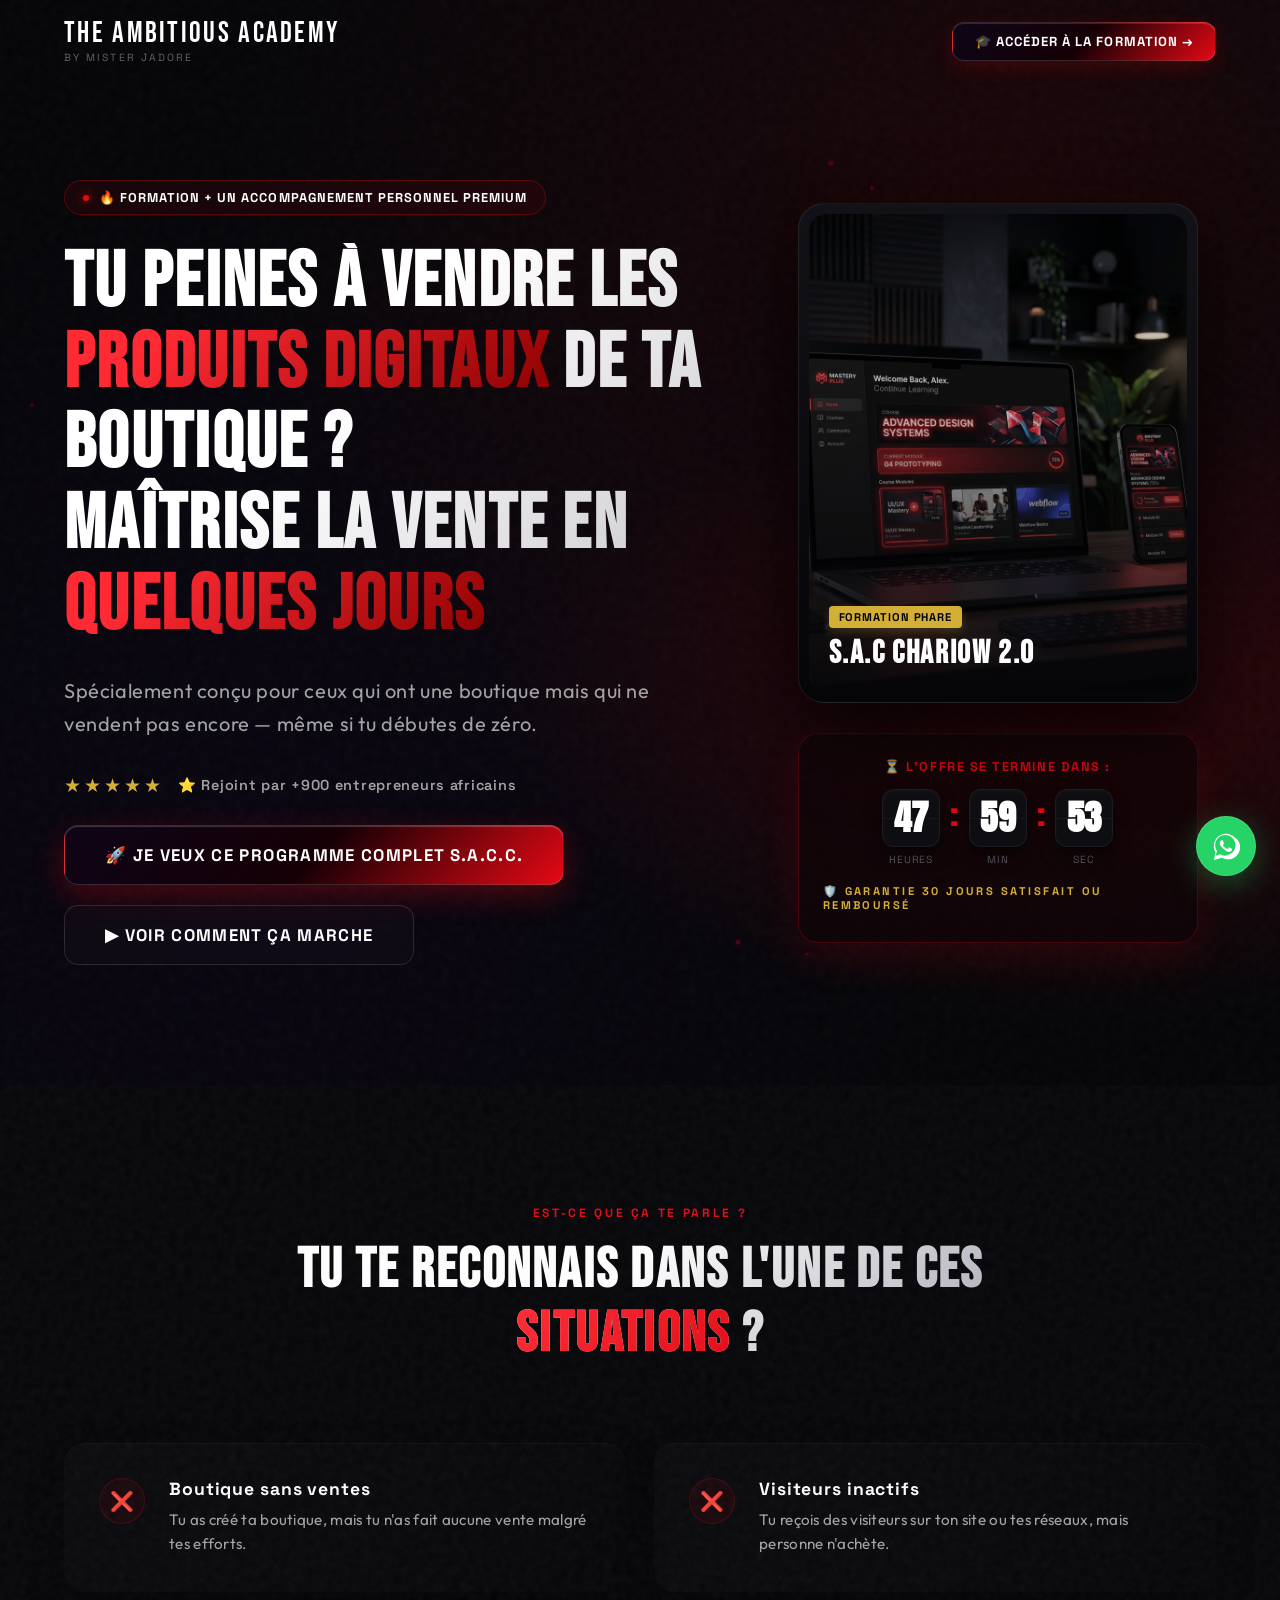
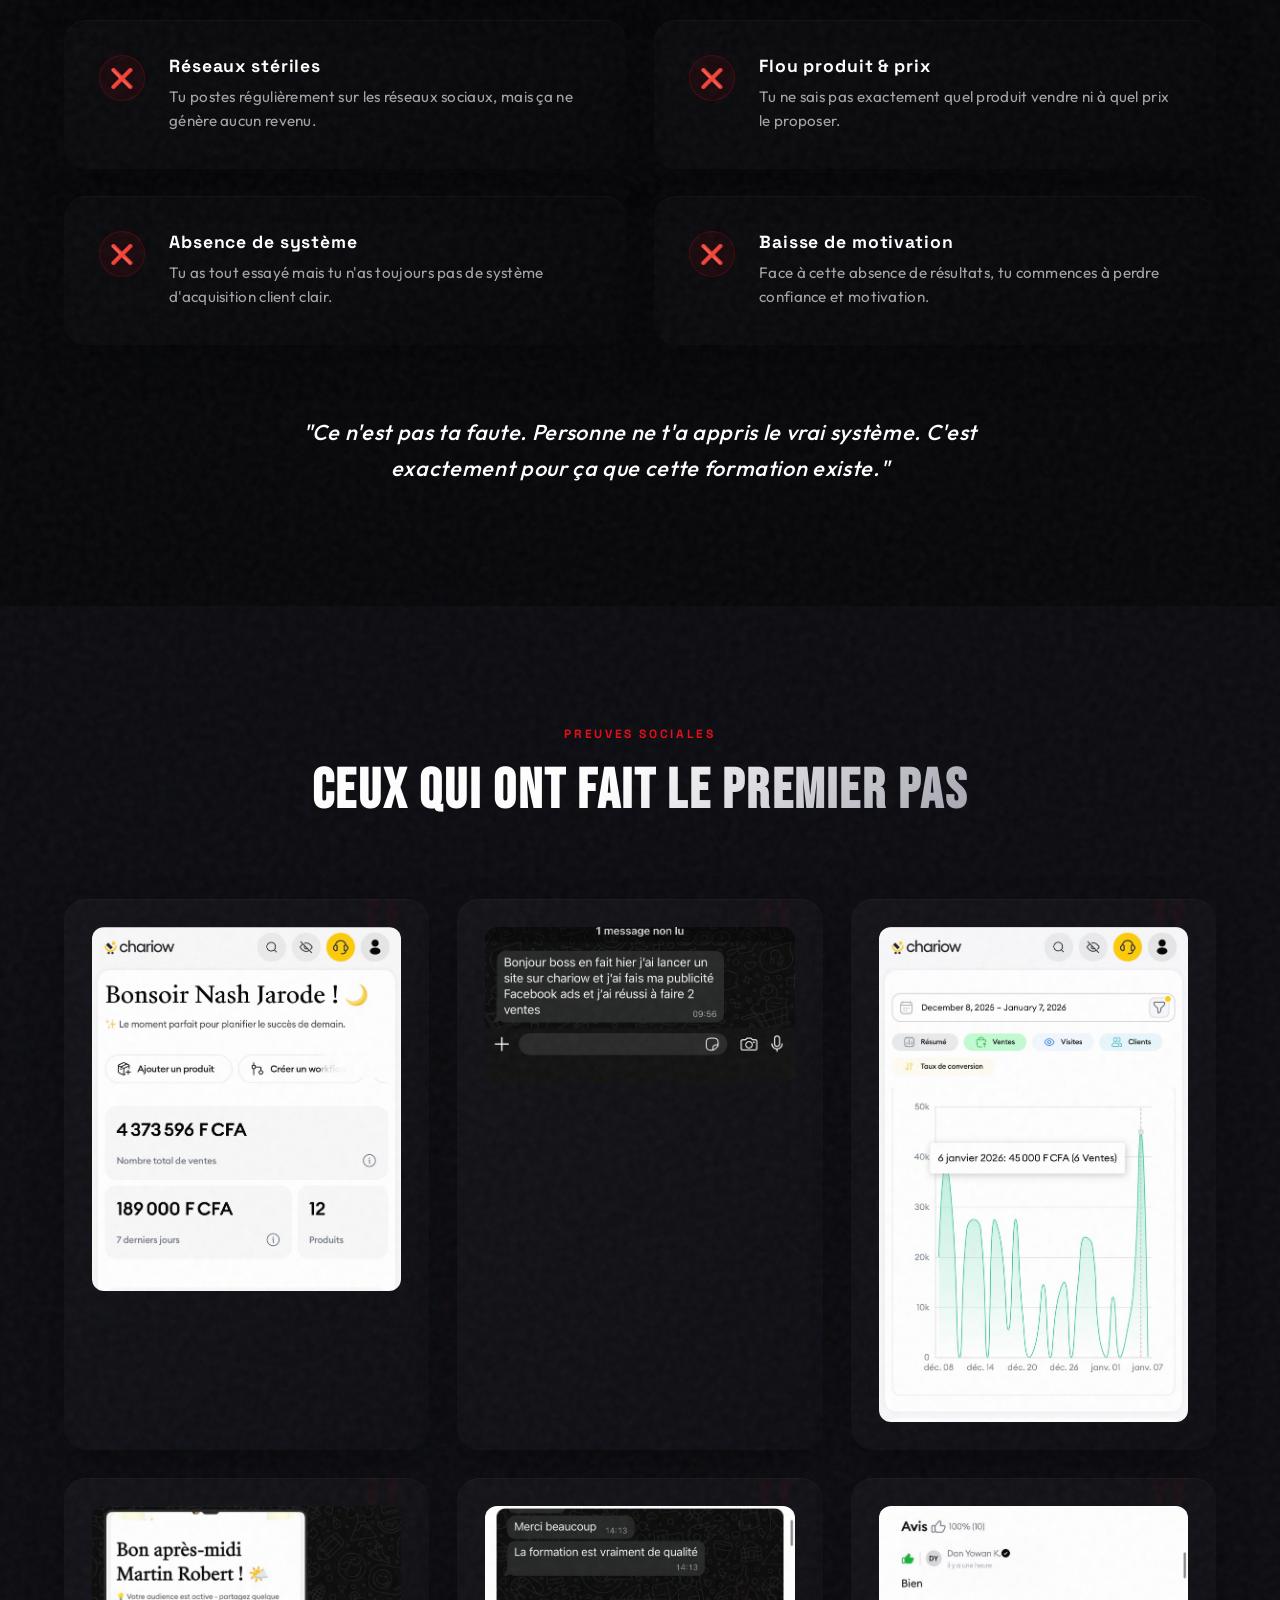
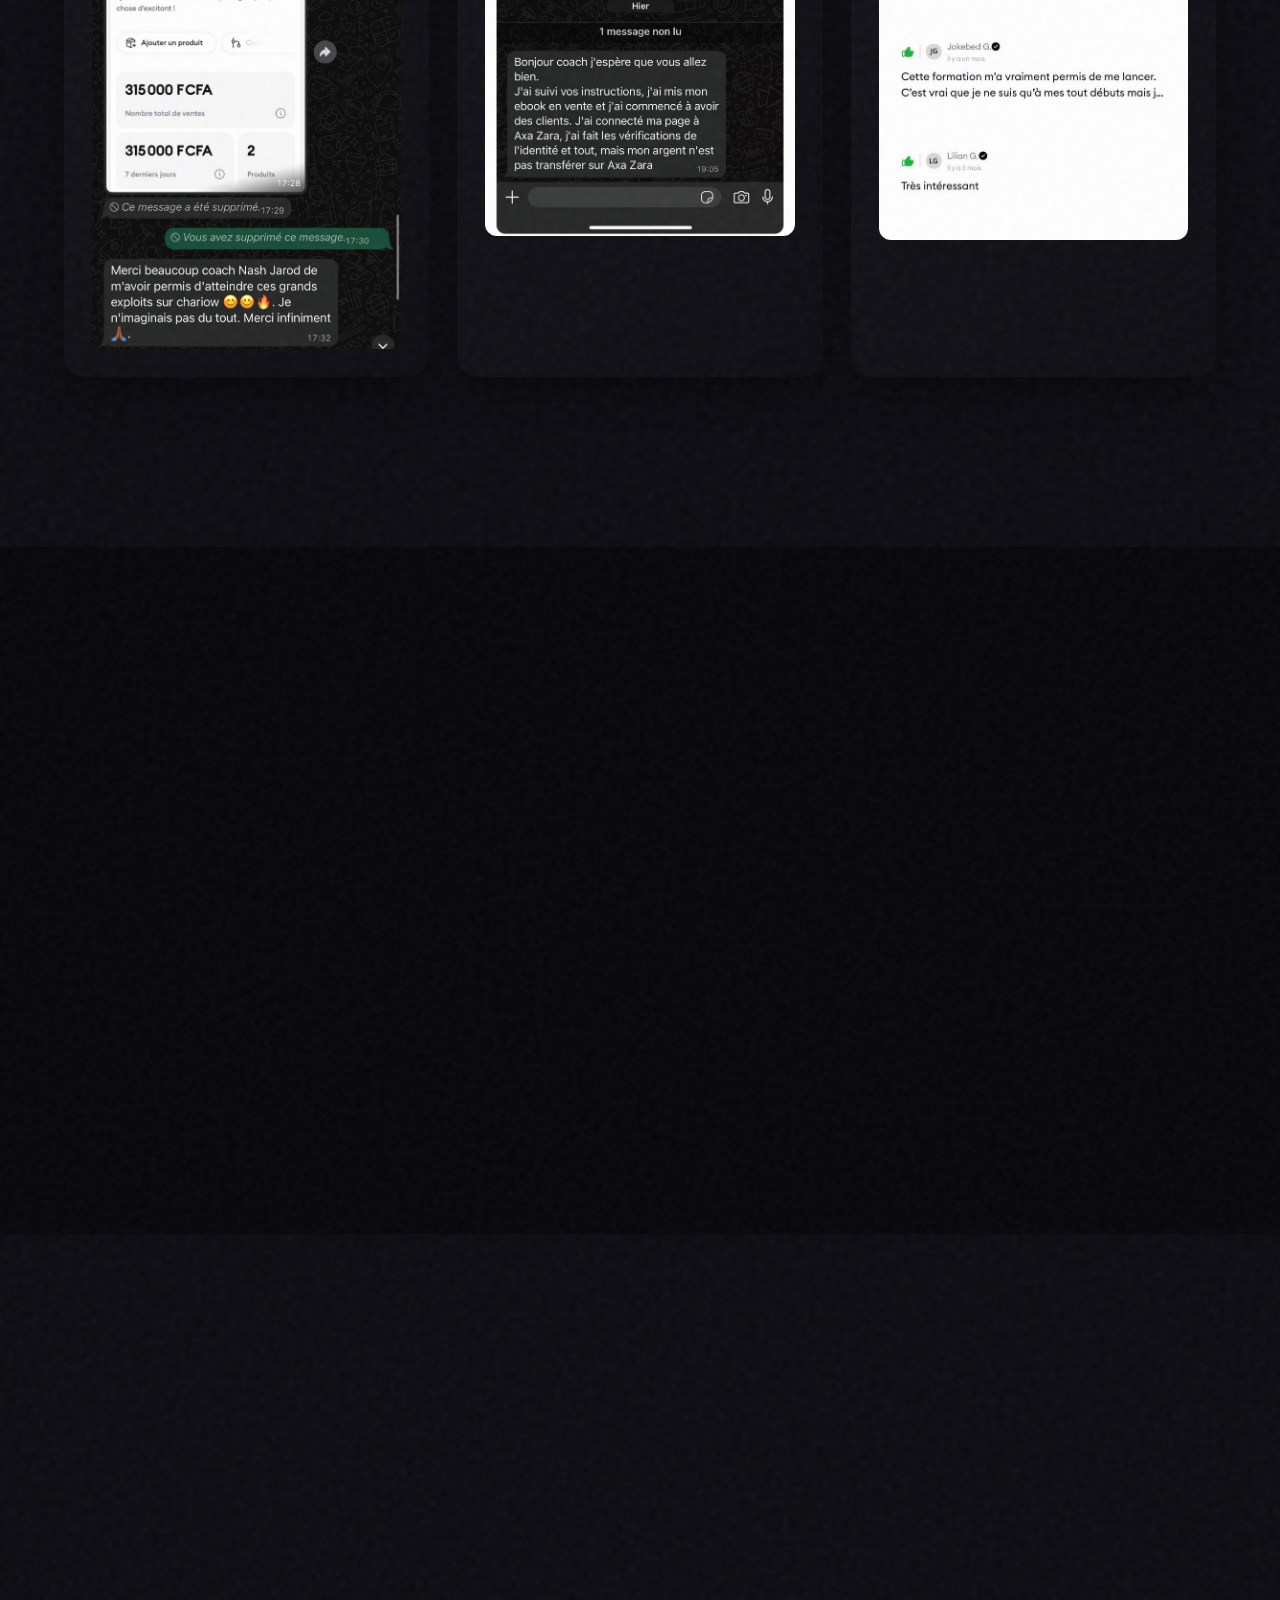
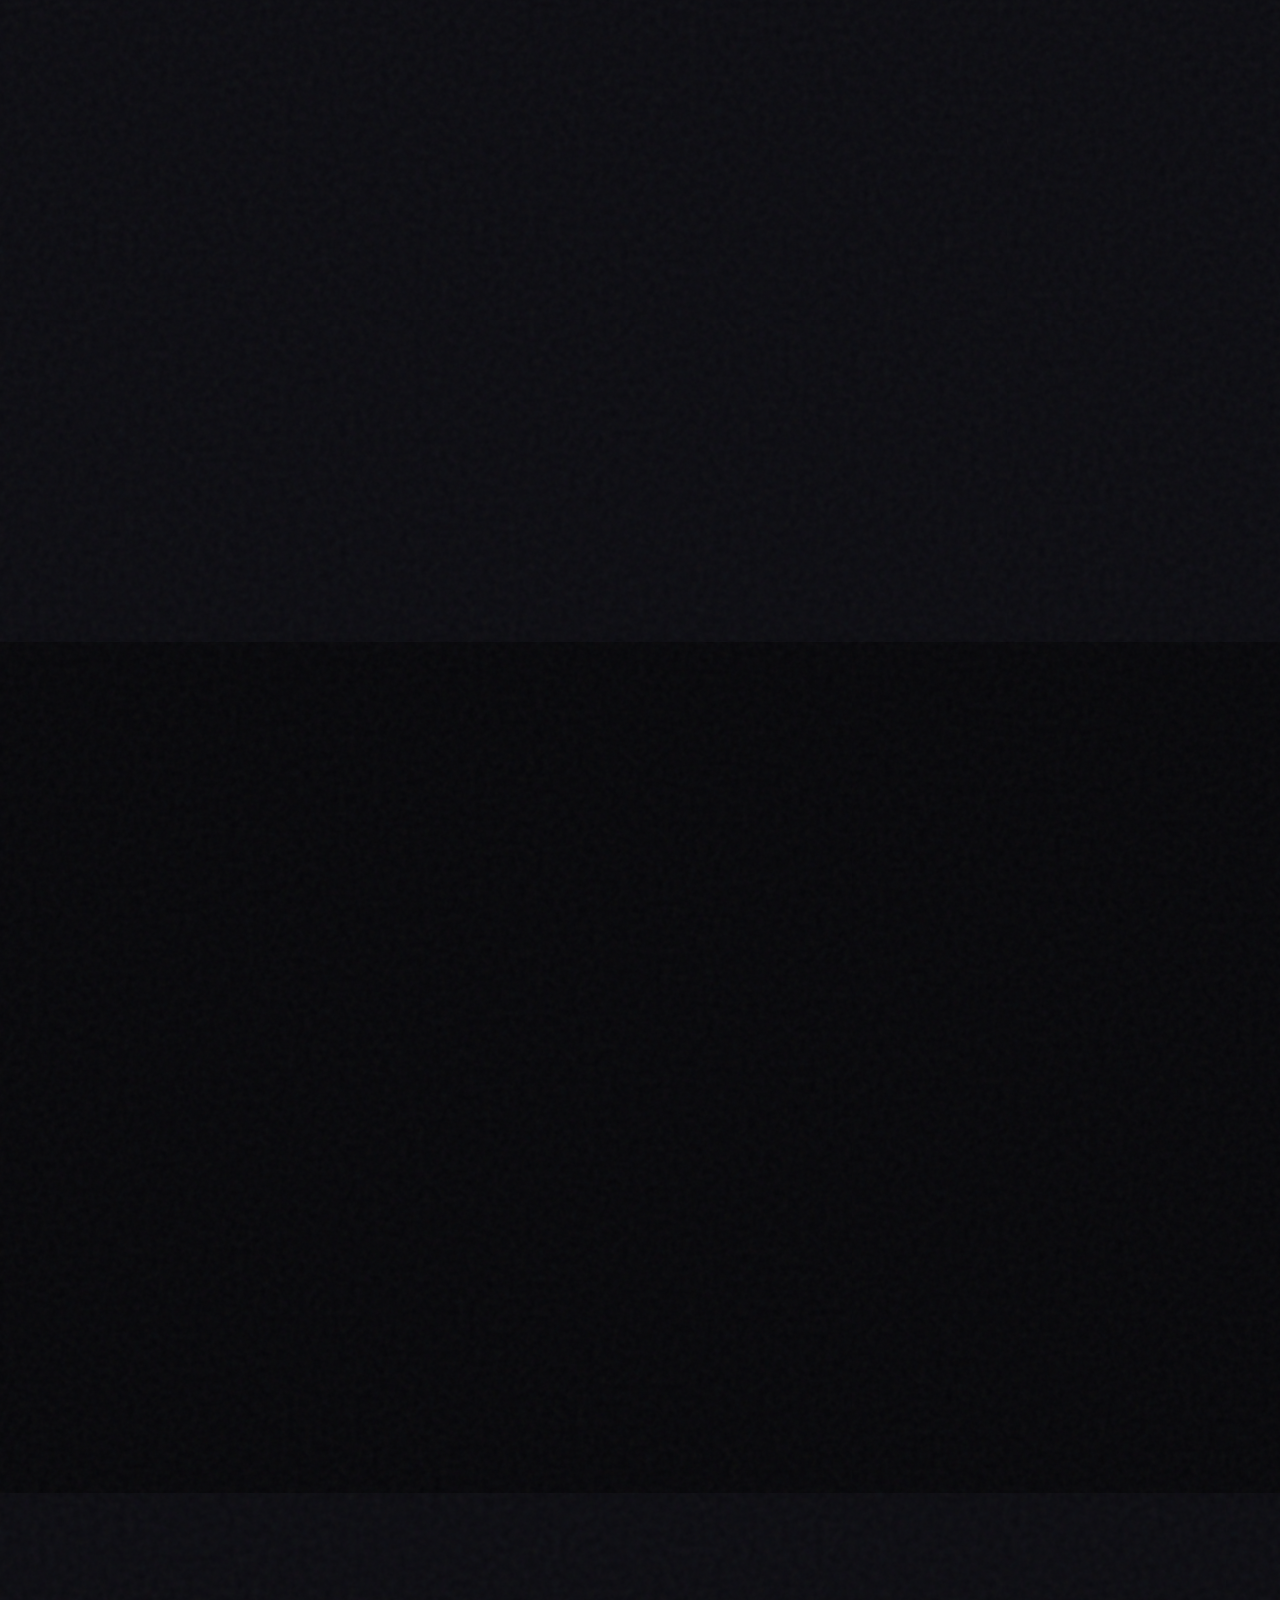
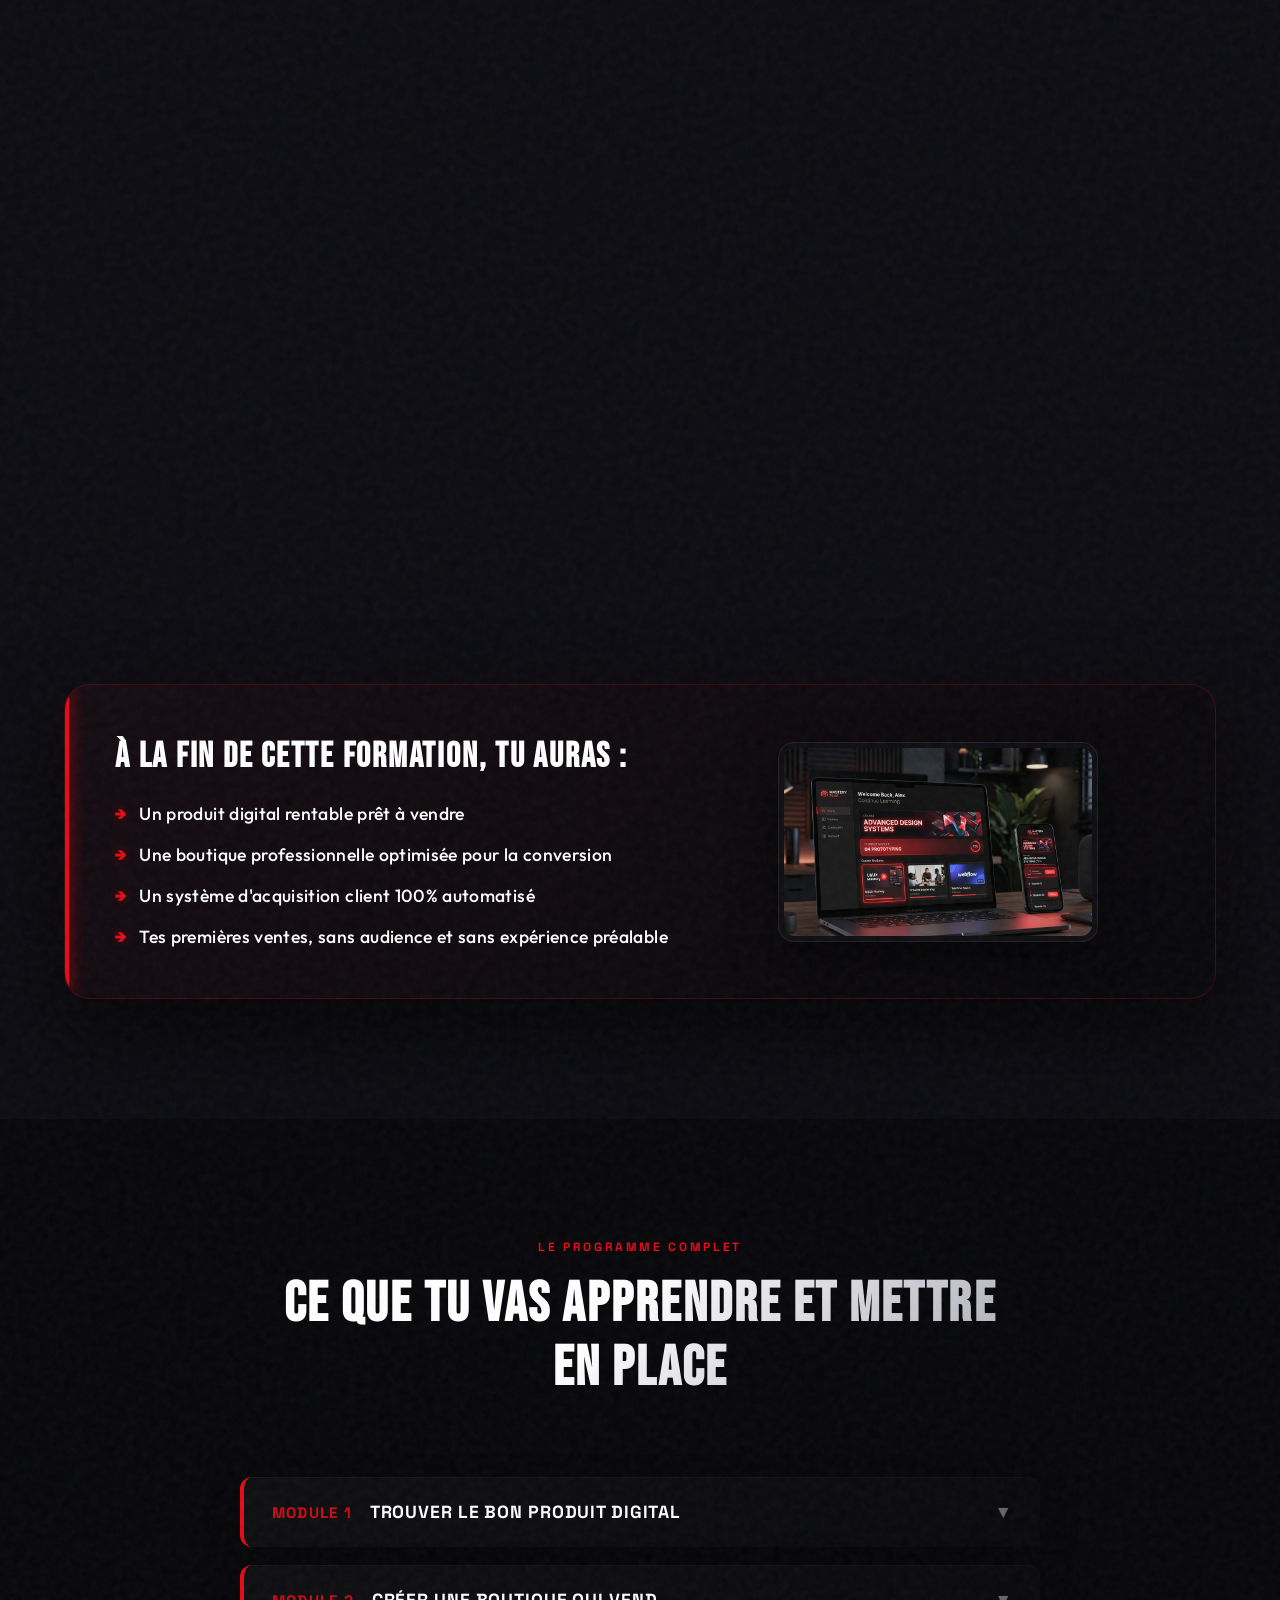
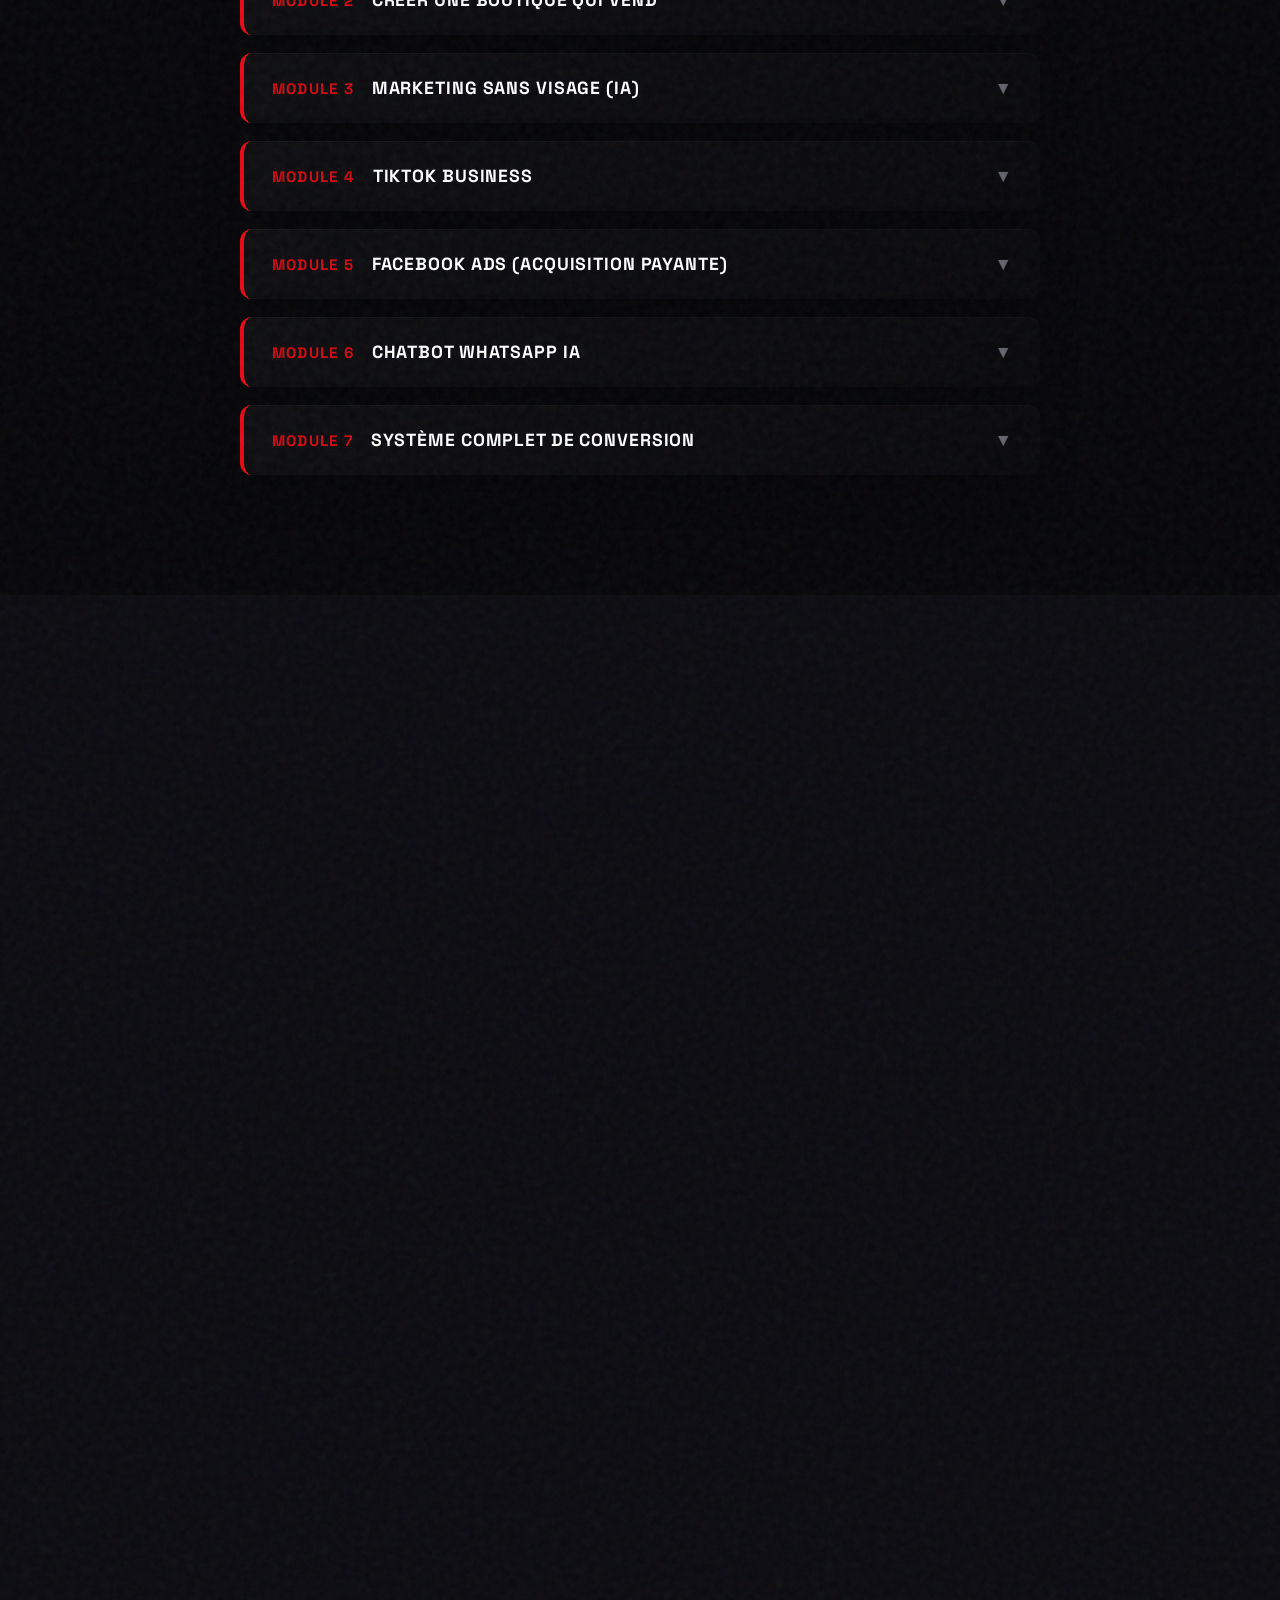
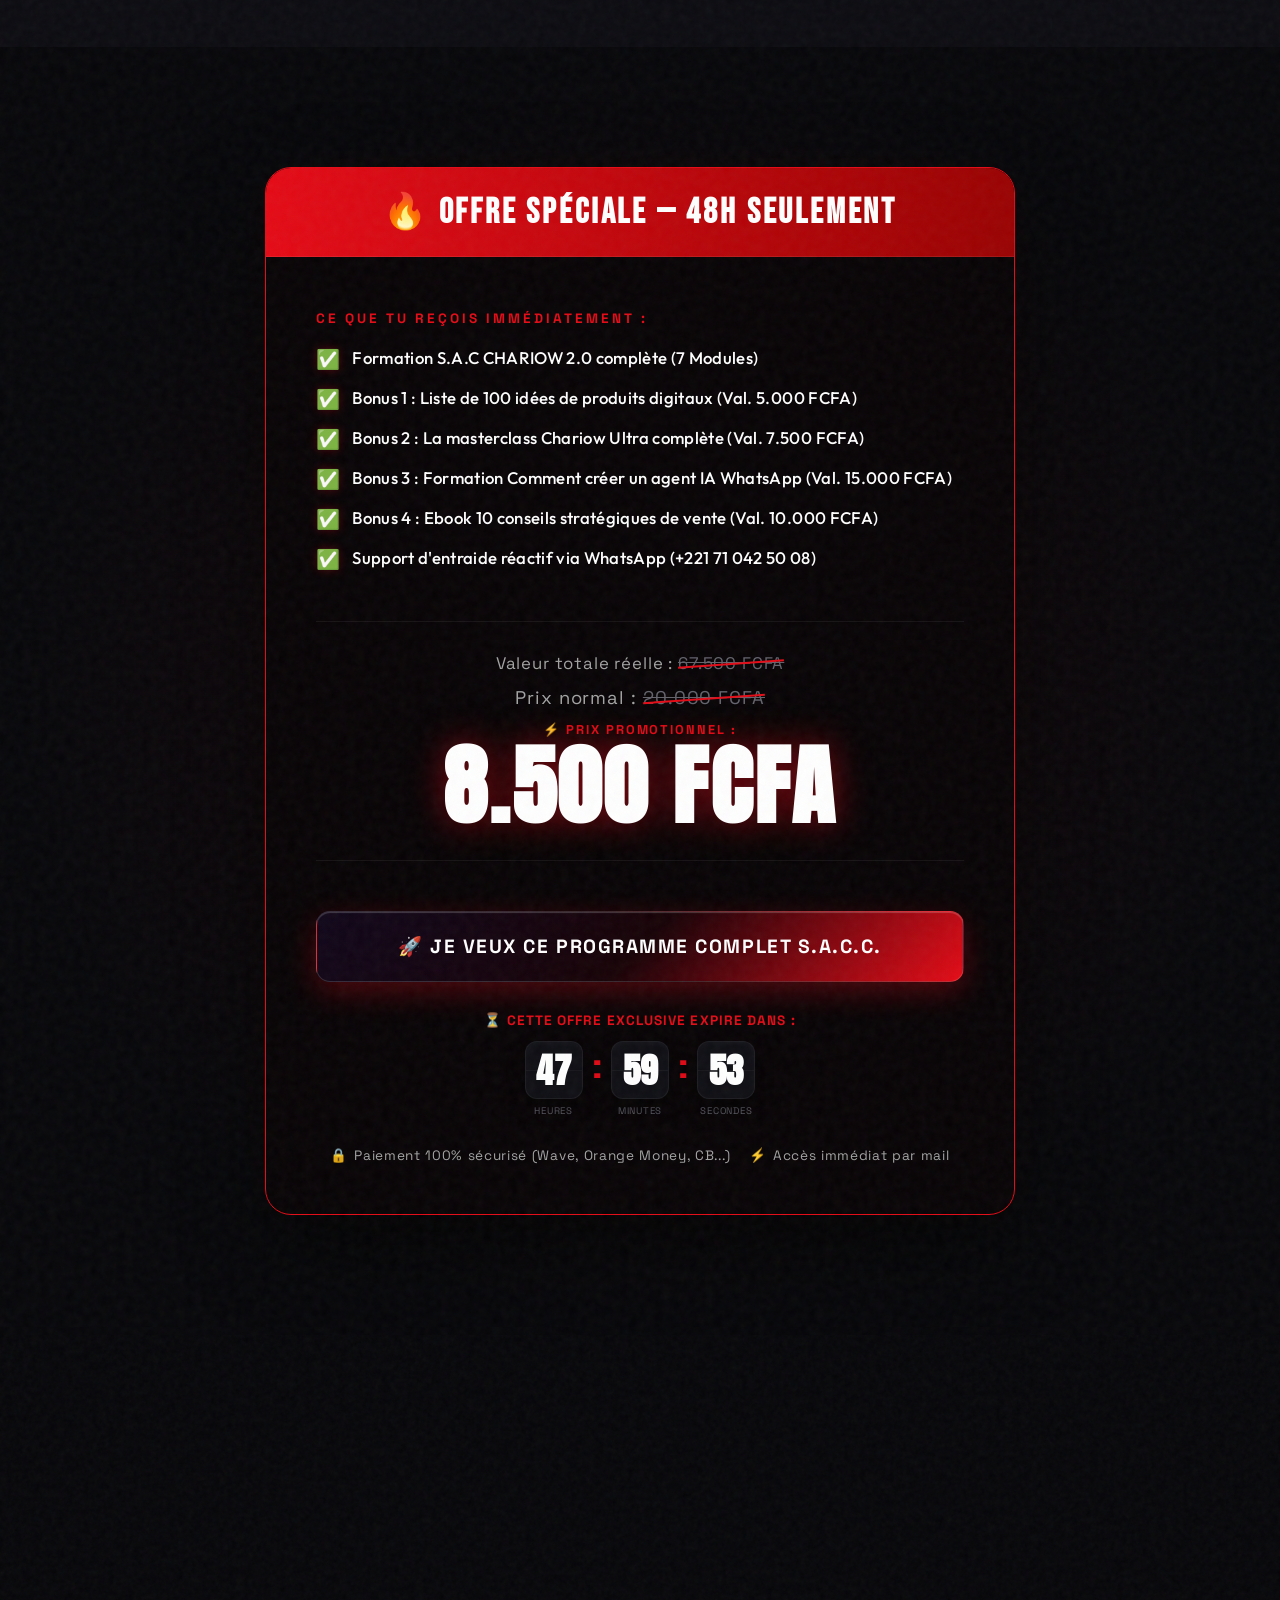
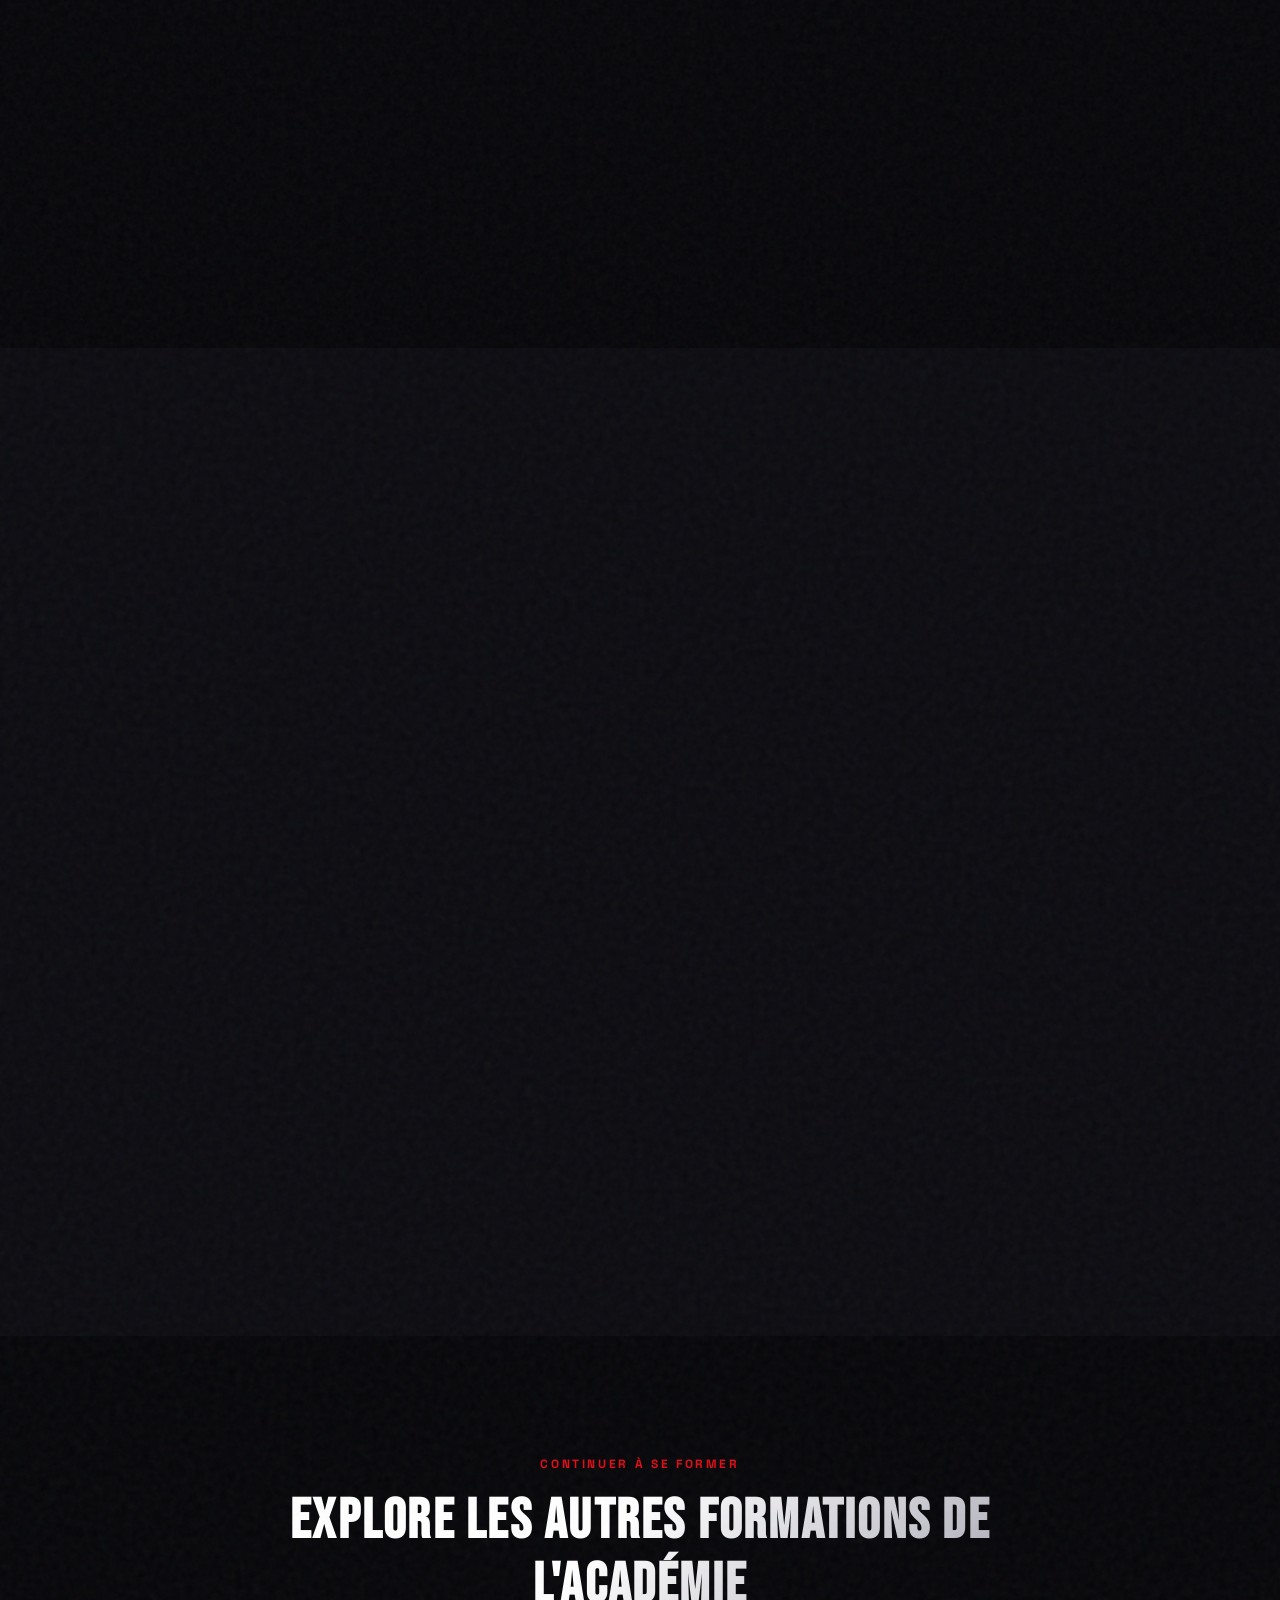
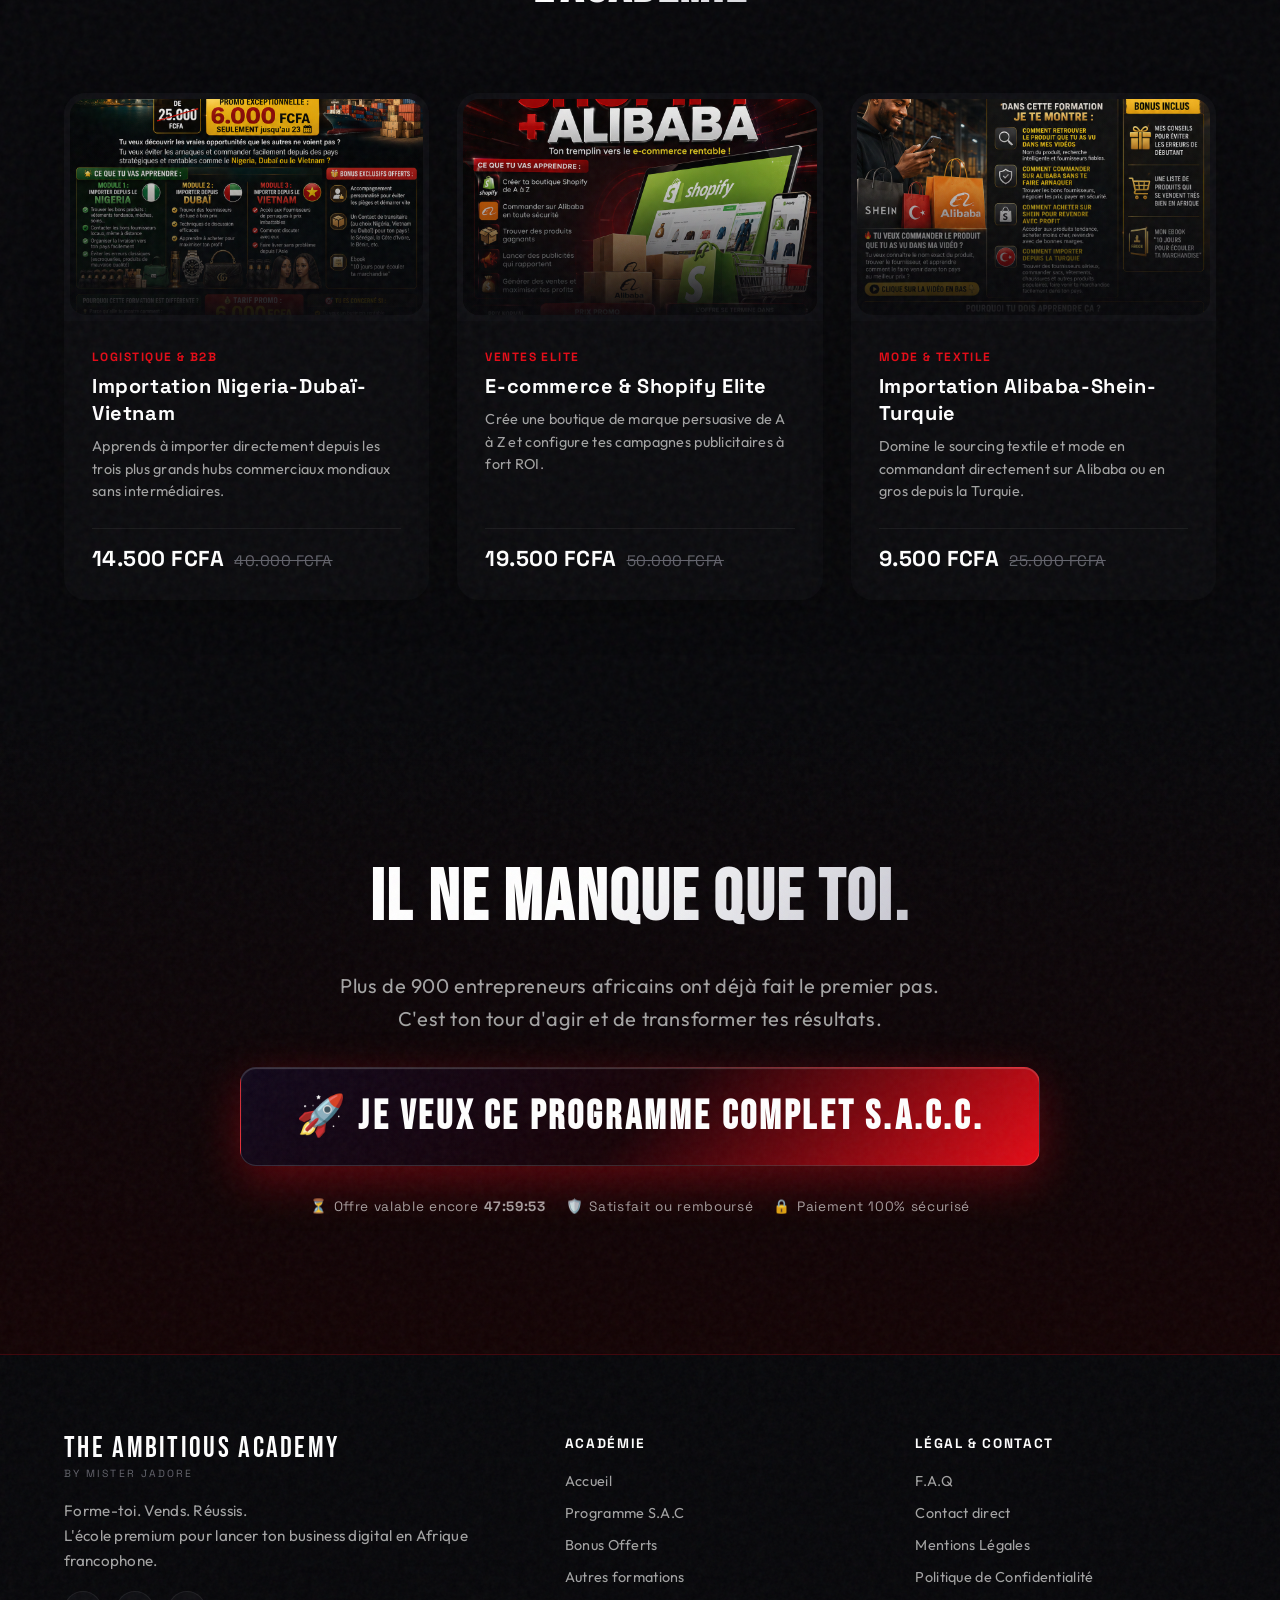
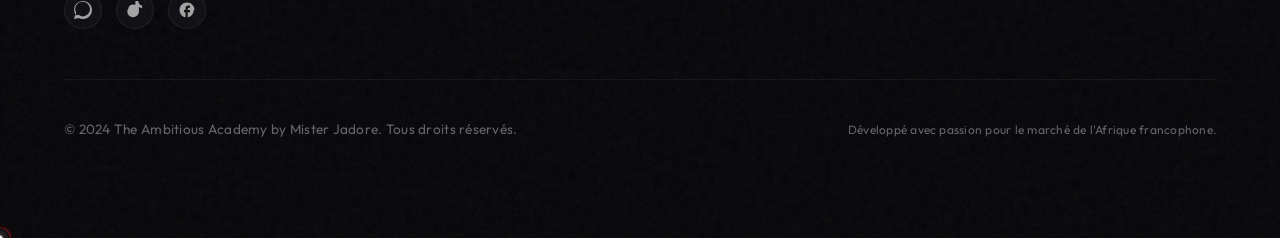
==== index.html @ 3972b37e "Luxury UI Upgrade" ====
<!DOCTYPE html>
<html lang="fr">
<head>
  <meta charset="UTF-8">
  <meta name="viewport" content="width=device-width, initial-scale=1.0">
  <meta http-equiv="X-UA-Compatible" content="ie=edge">
  
  <!-- SEO On-Page -->
  <title>S.A.C CHARIOW 2.0 — Vendez vos produits digitaux en quelques jours | The Ambitious Academy</title>
  <meta name="description" content="Maîtrise la vente de produits digitaux en quelques jours avec le Système d'Acquisition Client CHARIOW 2.0. Formation pour l'Afrique francophone. 8.500 FCFA seulement.">
  <meta name="keywords" content="formation, produits digitaux, import, acquisition client, vente, e-commerce, Afrique, Sénégal, Côte d'Ivoire, Mister Jadore">
  
  <!-- Open Graph -->
  <meta property="og:title" content="S.A.C CHARIOW 2.0 — Vendez vos produits digitaux en quelques jours | The Ambitious Academy">
  <meta property="og:description" content="Maîtrise la vente de produits digitaux en quelques jours avec le Système d'Acquisition Client CHARIOW 2.0. Formation pour l'Afrique francophone. 8.500 FCFA seulement.">
  <meta property="og:image" content="./chariow_mockup.png">
  <meta property="og:type" content="website">
  <meta property="og:url" content="https://theambitiousacademy.online/">
  
  <!-- Twitter Card -->
  <meta name="twitter:card" content="summary_large_image">
  <meta name="twitter:title" content="S.A.C CHARIOW 2.0 — Vendez vos produits digitaux en quelques jours | The Ambitious Academy">
  <meta name="twitter:description" content="Maîtrise la vente de produits digitaux en quelques jours avec le Système d'Acquisition Client CHARIOW 2.0. Formation pour l'Afrique francophone. 8.500 FCFA seulement.">
  <meta name="twitter:image" content="./chariow_mockup.png">
  
  <!-- Fonts Preconnect -->
  <link rel="preconnect" href="https://fonts.googleapis.com">
  <link rel="preconnect" href="https://fonts.gstatic.com" crossorigin>
  
  <!-- Stylesheets -->
  <link rel="stylesheet" href="./css/style.css">
  
  <!-- Favicon -->
  <link rel="icon" type="image/png" href="./Image de formation/Formation Shopify.png">
</head>
<body class="bg-grain">

  <!-- NAVBAR STICKY -->
  <header class="header">
    <div class="container navbar-container">
      <a href="#" class="logo-group" id="nav-logo">
        <span class="logo-text">THE AMBITIOUS ACADEMY</span>
        <span class="logo-sub">By Mister Jadore</span>
      </a>
      
      <a href="https://theambitiousacademy.online/prd_4ff4ch/checkout" class="nav-cta nav-desktop-cta" id="nav-cta-btn">
        🎓 Accéder à la Formation →
      </a>
      
      <button class="hamburger" aria-label="Menu de navigation" id="hamburger-menu">
        <span></span>
        <span></span>
        <span></span>
      </button>
    </div>
  </header>

  <!-- MOBILE OVERLAY MENU -->
  <nav class="mobile-nav-overlay" id="mobile-menu-overlay">
    <a href="#" class="mobile-nav-link">Accueil</a>
    <a href="#programme" class="mobile-nav-link">Programme</a>
    <a href="#bonus" class="mobile-nav-link">Bonus</a>
    <a href="#tarifs" class="mobile-nav-link">Tarifs</a>
    <a href="#faq" class="mobile-nav-link">FAQ</a>
    <a href="https://wa.me/message/TWXYYLN7GGOWE1" target="_blank" class="mobile-nav-link">Contact WhatsApp</a>
  </nav>

  <!-- HERO SECTION -->
  <section class="hero" id="home">
    <div class="hero-radial-glow"></div>
    <div class="container hero-grid">
      <div class="hero-left">
        <div class="badge-promo" id="hero-promo-badge">
          <span></span>🔥 Formation + un accompagnement personnel premium
        </div>
        
        <h1 class="hero-title" id="main-hero-title">
          Tu peines à vendre les <span class="text-glow-red">produits digitaux</span> de ta boutique ?<br>
          Maîtrise la vente en <span class="text-glow-red">quelques jours</span>
        </h1>
        
        <p class="hero-sub" id="hero-subtitle">
          Spécialement conçu pour ceux qui ont une boutique mais qui ne vendent pas encore — même si tu débutes de zéro.
        </p>
        
        <div class="hero-social-proof" id="hero-social-proof-box">
          <span class="social-proof-stars">★★★★★</span>
          <span class="social-proof-text">⭐ Rejoint par +900 entrepreneurs africains</span>
        </div>
        
        <div class="hero-actions">
          <a href="https://theambitiousacademy.online/prd_4ff4ch/checkout" class="cta-primary glow-red" id="hero-primary-cta">
            🚀 Je veux ce programme complet S.A.C.C.
          </a>
          <a href="#programme" class="cta-secondary" id="hero-secondary-cta">
            ▶ Voir comment ça marche
          </a>
        </div>
      </div>
      
      <div class="hero-right">
        <div class="hero-mockup-wrapper" id="hero-mockup">
          <img src="./chariow_mockup.png" alt="S.A.C CHARIOW 2.0 Mockup" class="hero-mockup-image" loading="eager">
          <div class="hero-mockup-gradient"></div>
          <div class="hero-mockup-info">
            <span class="hero-mockup-tag">FORMATION PHARE</span>
            <h3 class="hero-mockup-title">S.A.C CHARIOW 2.0</h3>
          </div>
        </div>
        
        <!-- Timer countdown 48h (evergreen) -->
        <div class="hero-timer-box" id="hero-timer">
          <span class="timer-box-title">⏳ L'offre se termine dans :</span>
          <div class="countdown-timer">
            <div class="timer-segment">
              <div class="timer-digit timer-hours">47</div>
              <span class="timer-label">Heures</span>
            </div>
            <div class="timer-colon">:</div>
            <div class="timer-segment">
              <div class="timer-digit timer-minutes">59</div>
              <span class="timer-label">Min</span>
            </div>
            <div class="timer-colon">:</div>
            <div class="timer-segment">
              <div class="timer-digit timer-seconds">23</div>
              <span class="timer-label">Sec</span>
            </div>
          </div>
          <span class="label-text" style="color: var(--gold-accent); margin-top: 4px; font-size: 0.7rem;">🛡️ Garantie 30 Jours Satisfait ou Remboursé</span>
        </div>
      </div>
    </div>
  </section>

  <!-- LE PROBLEME -->
  <section class="section section-dark bg-grain" id="problemes">
    <div class="container">
      <div class="section-header scroll-reveal">
        <span class="label-text">Est-ce que ça te parle ?</span>
        <h2 class="section-title">Tu te reconnais dans l'une de ces <span class="text-red">situations</span> ?</h2>
      </div>

      <div class="grid grid-2 scroll-reveal stagger-1">
        <!-- Douleur 1 -->
        <div class="pain-card">
          <div class="pain-icon-wrapper">
            <span class="pain-icon">❌</span>
          </div>
          <div class="pain-content">
            <h4 class="pain-title">Boutique sans ventes</h4>
            <p class="pain-text">Tu as créé ta boutique, mais tu n'as fait aucune vente malgré tes efforts.</p>
          </div>
        </div>

        <!-- Douleur 2 -->
        <div class="pain-card">
          <div class="pain-icon-wrapper">
            <span class="pain-icon">❌</span>
          </div>
          <div class="pain-content">
            <h4 class="pain-title">Visiteurs inactifs</h4>
            <p class="pain-text">Tu reçois des visiteurs sur ton site ou tes réseaux, mais personne n'achète.</p>
          </div>
        </div>

        <!-- Douleur 3 -->
        <div class="pain-card">
          <div class="pain-icon-wrapper">
            <span class="pain-icon">❌</span>
          </div>
          <div class="pain-content">
            <h4 class="pain-title">Réseaux stériles</h4>
            <p class="pain-text">Tu postes régulièrement sur les réseaux sociaux, mais ça ne génère aucun revenu.</p>
          </div>
        </div>

        <!-- Douleur 4 -->
        <div class="pain-card">
          <div class="pain-icon-wrapper">
            <span class="pain-icon">❌</span>
          </div>
          <div class="pain-content">
            <h4 class="pain-title">Flou produit & prix</h4>
            <p class="pain-text">Tu ne sais pas exactement quel produit vendre ni à quel prix le proposer.</p>
          </div>
        </div>

        <!-- Douleur 5 -->
        <div class="pain-card">
          <div class="pain-icon-wrapper">
            <span class="pain-icon">❌</span>
          </div>
          <div class="pain-content">
            <h4 class="pain-title">Absence de système</h4>
            <p class="pain-text">Tu as tout essayé mais tu n'as toujours pas de système d'acquisition client clair.</p>
          </div>
        </div>

        <!-- Douleur 6 -->
        <div class="pain-card">
          <div class="pain-icon-wrapper">
            <span class="pain-icon">❌</span>
          </div>
          <div class="pain-content">
            <h4 class="pain-title">Baisse de motivation</h4>
            <p class="pain-text">Face à cette absence de résultats, tu commences à perdre confiance et motivation.</p>
          </div>
        </div>
      </div>

      <p class="pain-transition-text scroll-reveal">
        "Ce n'est pas ta faute. Personne ne t'a appris le vrai système. C'est exactement pour ça que cette formation existe."
      </p>
    </div>
  </section>

  <!-- SOCIAL PROOF SECTION (CAPTURES SEULES) -->
  <section class="section section-dark-secondary bg-grain" id="temoignages-captures">
    <div class="container">
      <div class="section-header scroll-reveal">
        <span class="label-text">Preuves Sociales</span>
        <h2 class="section-title">Ceux qui ont fait le premier pas</h2>
      </div>
      
      <div class="testimonials-grid scroll-reveal stagger-1" style="margin-bottom: 50px;">
        <div class="testimonial-card">
          <img src="./témoignages/IMG_0039.jpg" alt="Capture témoignage 1" style="width:100%; border-radius: 12px; display: block;" loading="lazy">
        </div>
        <div class="testimonial-card">
          <img src="./témoignages/IMG_0062.jpg" alt="Capture témoignage 2" style="width:100%; border-radius: 12px; display: block;" loading="lazy">
        </div>
        <div class="testimonial-card">
          <img src="./témoignages/IMG_1902.jpg" alt="Capture témoignage 3" style="width:100%; border-radius: 12px; display: block;" loading="lazy">
        </div>
        <div class="testimonial-card">
          <img src="./témoignages/IMG_1989.jpg" alt="Capture témoignage 4" style="width:100%; border-radius: 12px; display: block;" loading="lazy">
        </div>
        <div class="testimonial-card">
          <img src="./témoignages/IMG_2828.jpg" alt="Capture témoignage 5" style="width:100%; border-radius: 12px; display: block;" loading="lazy">
        </div>
        <div class="testimonial-card">
          <img src="./témoignages/IMG_2829.jpg" alt="Capture témoignage 6" style="width:100%; border-radius: 12px; display: block;" loading="lazy">
        </div>
      </div>
    </div>
  </section>

  <!-- SOCIAL PROOF SECTION (AVIS TEXTUELS) -->
  <section class="section section-dark bg-grain" id="temoignages-avis">
    <div class="container">
      <div class="section-header scroll-reveal">
        <span class="label-text" style="color: var(--gold-accent); font-weight: bold;">+900 personnes formés</span>
        <h2 class="section-title">85 % d'avis positifs certifiés</h2>
      </div>

      <div class="grid grid-3 scroll-reveal stagger-1">
        <!-- Avis 1 -->
        <div class="testimonial-card" style="padding: 24px;">
          <div class="testimonial-meta">
            <div class="testimonial-rating">★★★★★</div>
            <p class="testimonial-quote">"Impécable 👍🏽. La méthode d'acquisition est claire et directe, j'ai pu l'appliquer sans aucune difficulté."</p>
            <h4 class="testimonial-author">Julienne L. <span style="font-size: 0.8em; color: var(--gold-accent); margin-left: 8px;">✅ Vérifié</span></h4>
          </div>
        </div>
        
        <!-- Avis 2 -->
        <div class="testimonial-card" style="padding: 24px;">
          <div class="testimonial-meta">
            <div class="testimonial-rating">★★★★★</div>
            <p class="testimonial-quote">"Contenu du cours bien détaillé pour faciliter la compréhension et le lancement rapide. Merci Mister Jadore."</p>
            <h4 class="testimonial-author">Binetou G. <span style="font-size: 0.8em; color: var(--gold-accent); margin-left: 8px;">✅ Vérifié</span></h4>
          </div>
        </div>

        <!-- Avis 3 -->
        <div class="testimonial-card" style="padding: 24px;">
          <div class="testimonial-meta">
            <div class="testimonial-rating">★★★★★</div>
            <p class="testimonial-quote">"Je n'y croyais pas, mais la méthode d'acquisition WhatsApp est absolument redoutable pour closer !"</p>
            <h4 class="testimonial-author">Dan Yowan K. <span style="font-size: 0.8em; color: var(--gold-accent); margin-left: 8px;">✅ Vérifié</span></h4>
          </div>
        </div>
      </div>
      
      <div class="social-proof-cta-wrapper scroll-reveal" style="margin-top: 40px; text-align: center;">
        <a href="https://theambitiousacademy.online/prd_4ff4ch/checkout" class="cta-primary glow-red" id="social-proof-btn">
          🚀 Je veux ce programme complet S.A.C.C.
        </a>
      </div>
    </div>
  </section>

  <!-- L'AGITATION -->
  <section class="section section-dark-secondary bg-grain" id="agitation">
    <div class="container">
      <div class="section-header scroll-reveal">
        <span class="label-text">Pourquoi tu stagnes</span>
        <h2 class="section-title">Voilà pourquoi ta boutique ne vend pas</h2>
      </div>

      <div class="grid grid-3 scroll-reveal stagger-1">
        <!-- Col 1 -->
        <div class="agitation-card">
          <div class="agitation-icon-wrapper">
            <span class="agitation-icon">⚙️</span>
          </div>
          <h4 class="agitation-title">Absence de système</h4>
          <p class="agitation-text">
            Tu publies sans stratégie. Tu improvises. Tu n'as pas de tunnel de vente, alors les acheteurs potentiels passent et disparaissent à tout jamais.
          </p>
        </div>

        <!-- Col 2 -->
        <div class="agitation-card">
          <div class="agitation-icon-wrapper">
            <span class="agitation-icon">🎯</span>
          </div>
          <h4 class="agitation-title">Mauvaise approche marketing</h4>
          <p class="agitation-text">
            Tu cibles les mauvaises personnes au mauvais moment avec le mauvais message. Sans méthode éprouvée, chaque tentative est hasardeuse et coûteuse.
          </p>
        </div>

        <!-- Col 3 -->
        <div class="agitation-card">
          <div class="agitation-icon-wrapper">
            <span class="agitation-icon">⛓️</span>
          </div>
          <h4 class="agitation-title">Pas de suivi automatisé</h4>
          <p class="agitation-text">
            Sans chatbot WhatsApp, sans relance automatique, tu perds 80% de tes clients potentiels qui avaient pourtant la ferme intention d'acheter.
          </p>
        </div>
      </div>

      <p class="agitation-outro scroll-reveal">
        "Ces 3 erreurs coûtent des milliers de FCFA chaque mois à des centaines d'entrepreneurs africains. Il est temps d'arrêter."
      </p>
    </div>
  </section>

  <!-- LE COMPARATIF (NOUVELLE SECTION) -->
  <section class="section section-dark bg-grain" id="comparatif">
    <div class="container">
      <div class="section-header scroll-reveal">
        <span class="label-text">La Réalité du Marché</span>
        <h2 class="section-title">Ce que les gens t'ont fait croire <span class="text-red">VS</span> Ce qu'il en est réellement</h2>
      </div>

      <div class="grid grid-2 scroll-reveal stagger-1">
        <!-- Croyance 1 -->
        <div class="pain-card" style="border: 1px solid #444; background: rgba(255,255,255,0.02);">
          <div class="pain-icon-wrapper" style="background: rgba(255, 255, 255, 0.05);">
            <span class="pain-icon" style="filter: grayscale(1);">❌</span>
          </div>
          <div class="pain-content">
            <h4 class="pain-title">Ce qu'on t'a fait croire</h4>
            <p class="pain-text">"Il te suffit d'avoir une jolie boutique en ligne pour que les clients achètent tout seuls."</p>
          </div>
        </div>
        <div class="pain-card" style="border: 1px solid var(--primary-red); background: rgba(229, 9, 20, 0.03);">
          <div class="pain-icon-wrapper" style="background: rgba(229, 9, 20, 0.1);">
            <span class="pain-icon">✅</span>
          </div>
          <div class="pain-content">
            <h4 class="pain-title">Ce qu'il en est réellement</h4>
            <p class="pain-text">Une boutique sans trafic qualifié et sans système d'acquisition est une boutique morte. Il faut un tunnel de vente clair et des offres irrésistibles.</p>
          </div>
        </div>
        
        <!-- Croyance 2 -->
        <div class="pain-card" style="border: 1px solid #444; background: rgba(255,255,255,0.02);">
          <div class="pain-icon-wrapper" style="background: rgba(255, 255, 255, 0.05);">
            <span class="pain-icon" style="filter: grayscale(1);">❌</span>
          </div>
          <div class="pain-content">
            <h4 class="pain-title">Ce qu'on t'a fait croire</h4>
            <p class="pain-text">"Poste tous les jours sur TikTok ou Instagram et tu deviendras riche en un mois."</p>
          </div>
        </div>
        <div class="pain-card" style="border: 1px solid var(--primary-red); background: rgba(229, 9, 20, 0.03);">
          <div class="pain-icon-wrapper" style="background: rgba(229, 9, 20, 0.1);">
            <span class="pain-icon">✅</span>
          </div>
          <div class="pain-content">
            <h4 class="pain-title">Ce qu'il en est réellement</h4>
            <p class="pain-text">Poster sans stratégie d'acquisition ne rapporte que des vues. Il te faut convertir ces vues en clients via WhatsApp ou l'Emailing ciblé.</p>
          </div>
        </div>
      </div>
    </div>
  </section>

  <!-- PRÉSENTATION FORMATION PHARE -->
  <section class="section section-dark-secondary bg-grain" id="la-solution">
    <div class="container">
      <div class="section-header scroll-reveal">
        <span class="solution-badge">La Solution</span>
        <h2 class="solution-hero-title">S.A.C CHARIOW 2.0</h2>
        <span class="solution-hero-sub">Le Système d'Acquisition Client</span>
      </div>

      <p class="solution-intro scroll-reveal">
        La première formation 100% opérationnelle pour transformer ta boutique vide en machine à ventes — même si tu pars de zéro.
      </p>

      <!-- Pour qui ? -->
      <div class="grid grid-3 solution-audience-grid scroll-reveal stagger-1">
        <div class="audience-card">
          <span class="audience-check">✅</span>
          <div class="audience-content">
            <h4 class="audience-title">Boutiques vides</h4>
            <p class="audience-text">Pour ceux qui ont déjà configuré une boutique en ligne mais ne font aucune vente.</p>
          </div>
        </div>

        <div class="audience-card">
          <span class="audience-check">✅</span>
          <div class="audience-content">
            <h4 class="audience-title">Débutants absolus</h4>
            <p class="audience-text">Pour les débutants complets en marketing digital qui ont besoin de guides pas-à-pas.</p>
          </div>
        </div>

        <div class="audience-card">
          <span class="audience-check">✅</span>
          <div class="audience-content">
            <h4 class="audience-title">Système réplicable</h4>
            <p class="audience-text">Pour ceux qui veulent un système d'acquisition client clair, structuré et reproductible.</p>
          </div>
        </div>
      </div>

      <!-- La Promesse -->
      <div class="promise-box scroll-reveal">
        <div class="promise-content">
          <h3 class="promise-header">À la fin de cette formation, tu auras :</h3>
          <ul class="promise-list">
            <li class="promise-item"><span class="promise-item-arrow">→</span> Un produit digital rentable prêt à vendre</li>
            <li class="promise-item"><span class="promise-item-arrow">→</span> Une boutique professionnelle optimisée pour la conversion</li>
            <li class="promise-item"><span class="promise-item-arrow">→</span> Un système d'acquisition client 100% automatisé</li>
            <li class="promise-item"><span class="promise-item-arrow">→</span> Tes premières ventes, sans audience et sans expérience préalable</li>
          </ul>
        </div>
        <div class="promise-media">
          <div class="promise-mockup">
            <img src="./chariow_mockup.png" alt="Aperçu S.A.C CHARIOW 2.0" loading="lazy">
          </div>
        </div>
      </div>
    </div>
  </section>

  <!-- CONTENU DU PROGRAMME -->
  <section class="section section-dark bg-grain" id="programme">
    <div class="container">
      <div class="section-header scroll-reveal">
        <span class="label-text">Le Programme complet</span>
        <h2 class="section-title">Ce que tu vas apprendre et mettre en place</h2>
      </div>

      <div class="accordion scroll-reveal stagger-1">
        <!-- Module 1 -->
        <div class="accordion-item">
          <button class="accordion-header" aria-expanded="false">
            <div class="accordion-header-left">
              <span class="accordion-num">MODULE 1</span>
              <h3 class="accordion-title">TROUVER LE BON PRODUIT DIGITAL</h3>
            </div>
            <span class="accordion-chevron">▼</span>
          </button>
          <div class="accordion-collapse">
            <div class="accordion-content">
              <ul class="module-details-list">
                <li class="module-detail-item"><span class="module-detail-icon">📦</span> Identifier les produits digitaux rentables sur ton marché cible</li>
                <li class="module-detail-item"><span class="module-detail-icon">📦</span> Créer un produit digital irrésistible depuis zéro sans compétences techniques</li>
                <li class="module-detail-item"><span class="module-detail-icon">📦</span> Valider ta niche avant d'investir le moindre centime de ton temps</li>
              </ul>
            </div>
          </div>
        </div>

        <!-- Module 2 -->
        <div class="accordion-item">
          <button class="accordion-header" aria-expanded="false">
            <div class="accordion-header-left">
              <span class="accordion-num">MODULE 2</span>
              <h3 class="accordion-title">CRÉER UNE BOUTIQUE QUI VEND</h3>
            </div>
            <span class="accordion-chevron">▼</span>
          </button>
          <div class="accordion-collapse">
            <div class="accordion-content">
              <ul class="module-details-list">
                <li class="module-detail-item"><span class="module-detail-icon">🏪</span> Structure exacte d'une boutique à fort taux de conversion</li>
                <li class="module-detail-item"><span class="module-detail-icon">🏪</span> Rédiger des pages de vente hautement persuasives pour l'Afrique</li>
                <li class="module-detail-item"><span class="module-detail-icon">🏪</span> Intégration transparente des paiements (Wave, Orange Money, PayPal...)</li>
              </ul>
            </div>
          </div>
        </div>

        <!-- Module 3 -->
        <div class="accordion-item">
          <button class="accordion-header" aria-expanded="false">
            <div class="accordion-header-left">
              <span class="accordion-num">MODULE 3</span>
              <h3 class="accordion-title">MARKETING SANS VISAGE (IA)</h3>
            </div>
            <span class="accordion-chevron">▼</span>
          </button>
          <div class="accordion-collapse">
            <div class="accordion-content">
              <ul class="module-details-list">
                <li class="module-detail-item"><span class="module-detail-icon">🤖</span> Créer du contenu viral de haute qualité avec l'intelligence artificielle</li>
                <li class="module-detail-item"><span class="module-detail-icon">🤖</span> Vendre en masse sans jamais devoir apparaître devant la caméra</li>
                <li class="module-detail-item"><span class="module-detail-icon">🤖</span> Automatiser entièrement ta présence sur les principaux réseaux sociaux</li>
              </ul>
            </div>
          </div>
        </div>

        <!-- Module 4 -->
        <div class="accordion-item">
          <button class="accordion-header" aria-expanded="false">
            <div class="accordion-header-left">
              <span class="accordion-num">MODULE 4</span>
              <h3 class="accordion-title">TIKTOK BUSINESS</h3>
            </div>
            <span class="accordion-chevron">▼</span>
          </button>
          <div class="accordion-collapse">
            <div class="accordion-content">
              <ul class="module-details-list">
                <li class="module-detail-item"><span class="module-detail-icon">📱</span> Stratégie TikTok organique et payante pour vendre efficacement en Afrique</li>
                <li class="module-detail-item"><span class="module-detail-icon">📱</span> Créer des vidéos dynamiques qui convertissent les spectateurs en acheteurs</li>
                <li class="module-detail-item"><span class="module-detail-icon">📱</span> Passer de 0 à viral sans avoir besoin d'un gros budget marketing</li>
              </ul>
            </div>
          </div>
        </div>

        <!-- Module 5 -->
        <div class="accordion-item">
          <button class="accordion-header" aria-expanded="false">
            <div class="accordion-header-left">
              <span class="accordion-num">MODULE 5</span>
              <h3 class="accordion-title">FACEBOOK ADS (ACQUISITION PAYANTE)</h3>
            </div>
            <span class="accordion-chevron">▼</span>
          </button>
          <div class="accordion-collapse">
            <div class="accordion-content">
              <ul class="module-details-list">
                <li class="module-detail-item"><span class="module-detail-icon">📣</span> Créer des campagnes publicitaires rentables dès le premier jour</li>
                <li class="module-detail-item"><span class="module-detail-icon">📣</span> Ciblage ultra-précis du marché africain francophone (pays par pays)</li>
                <li class="module-detail-item"><span class="module-detail-icon">📣</span> Budget minimal requis, retour sur investissement (ROI) maximal</li>
              </ul>
            </div>
          </div>
        </div>

        <!-- Module 6 -->
        <div class="accordion-item">
          <button class="accordion-header" aria-expanded="false">
            <div class="accordion-header-left">
              <span class="accordion-num">MODULE 6</span>
              <h3 class="accordion-title">CHATBOT WHATSAPP IA</h3>
            </div>
            <span class="accordion-chevron">▼</span>
          </button>
          <div class="accordion-collapse">
            <div class="accordion-content">
              <ul class="module-details-list">
                <li class="module-detail-item"><span class="module-detail-icon">💬</span> Automatiser intégralement les réponses et le tunnel de vente via WhatsApp</li>
                <li class="module-detail-item"><span class="module-detail-icon">💬</span> Configurer un chatbot intelligent qui vend pour toi 24h/24 et 7j/7</li>
                <li class="module-detail-item"><span class="module-detail-icon">💬</span> Scripts de vente et de relance textuels testés, optimisés et prêts à l'emploi</li>
              </ul>
            </div>
          </div>
        </div>

        <!-- Module 7 -->
        <div class="accordion-item">
          <button class="accordion-header" aria-expanded="false">
            <div class="accordion-header-left">
              <span class="accordion-num">MODULE 7</span>
              <h3 class="accordion-title">SYSTÈME COMPLET DE CONVERSION</h3>
            </div>
            <span class="accordion-chevron">▼</span>
          </button>
          <div class="accordion-collapse">
            <div class="accordion-content">
              <ul class="module-details-list">
                <li class="module-detail-item"><span class="module-detail-icon">⚡</span> Tunnel de vente complet de A à Z structuré pour la conversion</li>
                <li class="module-detail-item"><span class="module-detail-icon">⚡</span> Campagnes automatiques d'Email & WhatsApp marketing</li>
                <li class="module-detail-item"><span class="module-detail-icon">⚡</span> Optimisation continue des taux de conversion (CRO) pour maximiser tes gains</li>
              </ul>
            </div>
          </div>
        </div>
      </div>
    </div>
  </section>

  <!-- BONUS SECTION -->
  <section class="section section-dark-secondary bg-grain" id="bonus">
    <div class="container">
      <div class="section-header scroll-reveal">
        <span class="label-text">Offres Cadeaux</span>
        <h2 class="section-title">🎁 Ces Bonus t'attendent en plus de la formation</h2>
      </div>

      <div class="grid grid-2 bonus-grid scroll-reveal stagger-1">
        <!-- Bonus 1 -->
        <div class="bonus-card">
          <div class="bonus-badge">Offert</div>
          <div class="bonus-header">
            <span class="bonus-num">Bonus 1</span>
            <h3 class="bonus-title">Liste de 100 idées de produits digitaux</h3>
            <span class="bonus-pricing">Valeur : <span class="bonus-val">5.000 FCFA</span> | <span class="bonus-free">Gratuit</span></span>
          </div>
          <p class="bonus-text">
            Fini le blocage récurrent de l'angoisse de la page blanche. Reçois 100 idées validées sur le marché africain.
          </p>
        </div>

        <!-- Bonus 2 -->
        <div class="bonus-card">
          <div class="bonus-badge">Offert</div>
          <div class="bonus-header">
            <span class="bonus-num">Bonus 2</span>
            <h3 class="bonus-title">La masterclass Chariow Ultra complète</h3>
            <span class="bonus-pricing">Valeur : <span class="bonus-val">7.500 FCFA</span> | <span class="bonus-free">Gratuit</span></span>
          </div>
          <p class="bonus-text">
            Une masterclass exclusive et intensive pour maîtriser de A à Z les stratégies avancées du système Chariow.
          </p>
        </div>

        <!-- Bonus 3 -->
        <div class="bonus-card">
          <div class="bonus-badge">Offert</div>
          <div class="bonus-header">
            <span class="bonus-num">Bonus 3</span>
            <h3 class="bonus-title">Formation Comment créer un agent IA WhatsApp</h3>
            <span class="bonus-pricing">Valeur : <span class="bonus-val">15.000 FCFA</span> | <span class="bonus-free">Gratuit</span></span>
          </div>
          <p class="bonus-text">
            Template de chatbot WhatsApp prêt à l'emploi. Installe, personnalise en quelques minutes, active et laisse ton vendeur virtuel gérer les clients 24h/24.
          </p>
        </div>

        <!-- Bonus 4 -->
        <div class="bonus-card">
          <div class="bonus-badge">Offert</div>
          <div class="bonus-header">
            <span class="bonus-num">Bonus 4</span>
            <h3 class="bonus-title">Ebook mes 10 conseils stratégiques de vente de produits digitaux</h3>
            <span class="bonus-pricing">Valeur : <span class="bonus-val">10.000 FCFA</span> | <span class="bonus-free">Gratuit</span></span>
          </div>
          <p class="bonus-text">
            Mes 10 conseils en or, tirés de l'expérience du terrain, pour maximiser tes ventes dès les 7 premiers jours.
          </p>
        </div>
      </div>
    </div>
  </section>

  <!-- OFFRE + PRIX + URGENCE -->
  <section class="section offer-section bg-grain" id="tarifs">
    <div class="container">
      <div class="offer-box scroll-reveal">
        <div class="offer-header-banner">
          🔥 OFFRE SPÉCIALE — 48H SEULEMENT
        </div>
        
        <div class="offer-body">
          <div class="offer-content-list">
            <h3 class="label-text" style="margin-bottom: 20px; font-size: 0.85rem;">Ce que tu reçois immédiatement :</h3>
            <ul class="offer-checklist">
              <li class="offer-check-item">
                <span class="offer-check-icon">✅</span>
                <span>Formation S.A.C CHARIOW 2.0 complète (7 Modules)</span>
              </li>
              <li class="offer-check-item">
                <span class="offer-check-icon">✅</span>
                <span>Bonus 1 : Liste de 100 idées de produits digitaux (Val. 5.000 FCFA)</span>
              </li>
              <li class="offer-check-item">
                <span class="offer-check-icon">✅</span>
                <span>Bonus 2 : La masterclass Chariow Ultra complète (Val. 7.500 FCFA)</span>
              </li>
              <li class="offer-check-item">
                <span class="offer-check-icon">✅</span>
                <span>Bonus 3 : Formation Comment créer un agent IA WhatsApp (Val. 15.000 FCFA)</span>
              </li>
              <li class="offer-check-item">
                <span class="offer-check-icon">✅</span>
                <span>Bonus 4 : Ebook 10 conseils stratégiques de vente (Val. 10.000 FCFA)</span>
              </li>
              <li class="offer-check-item">
                <span class="offer-check-icon">✅</span>
                <span>Support d'entraide réactif via WhatsApp (+221 71 042 50 08)</span>
              </li>
            </ul>
          </div>

          <div class="offer-pricing-wrapper">
            <span class="price-total">Valeur totale réelle : <span class="strike-red">67.500 FCFA</span></span>
            <span class="price-normal">Prix normal : <span class="strike-red">20.000 FCFA</span></span>
            
            <div class="price-promo-wrapper">
              <span class="price-promo-label">⚡ PRIX PROMOTIONNEL :</span>
              <span class="price-promo">8.500 FCFA</span>
            </div>
          </div>

          <!-- Checkout button -->
          <a href="https://theambitiousacademy.online/prd_4ff4ch/checkout" class="cta-primary glow-red" style="padding: 22px 30px; font-size: 1.2rem; width: 100%;" id="offer-cta-btn">
            🚀 Je veux ce programme complet S.A.C.C.
          </a>

          <!-- Real dynamic timer -->
          <div class="offer-urgency">
            <span class="offer-urgency-title">⏳ Cette offre exclusive expire dans :</span>
            <div class="countdown-timer">
              <div class="timer-segment">
                <div class="timer-digit timer-hours">47</div>
                <span class="timer-label" style="font-size: 0.6rem;">Heures</span>
              </div>
              <div class="timer-colon">:</div>
              <div class="timer-segment">
                <div class="timer-digit timer-minutes">59</div>
                <span class="timer-label" style="font-size: 0.6rem;">Minutes</span>
              </div>
              <div class="timer-colon">:</div>
              <div class="timer-segment">
                <div class="timer-digit timer-seconds">23</div>
                <span class="timer-label" style="font-size: 0.6rem;">Secondes</span>
              </div>
            </div>
          </div>

          <div class="offer-security-badge">
            <div class="offer-security-item">
              <span class="offer-security-icon">🔒</span>
              <span>Paiement 100% sécurisé (Wave, Orange Money, CB...)</span>
            </div>
            <div class="offer-security-item">
              <span class="offer-security-icon">⚡</span>
              <span>Accès immédiat par mail</span>
            </div>
          </div>
        </div>
      </div>
    </div>
  </section>

  <!-- GARANTIE -->
  <section class="section section-dark bg-grain" id="garantie">
    <div class="container">
      <div class="guarantee-badge scroll-reveal">
        <span class="guarantee-icon">🛡️</span>
        <h3 class="guarantee-title">Garantie Action 30J</h3>
        <p class="guarantee-text">
          "Si après avoir suivi et mis en pratique, tu n'as pas de résultat, écris-moi avec les preuves de ta mise en pratique et je t'offre une autre formation ou je te rends ton argent."
        </p>
        <h4 class="guarantee-author">
          Mister Jadore
          <span>Fondateur, The Ambitious Academy</span>
        </h4>
      </div>
    </div>
  </section>

  <!-- FAQ -->
  <section class="section section-dark-secondary bg-grain" id="faq">
    <div class="container">
      <div class="section-header scroll-reveal">
        <span class="label-text">Des questions ?</span>
        <h2 class="section-title">FAQ — Les réponses à vos interrogations</h2>
      </div>

      <div class="accordion scroll-reveal stagger-1">
        <!-- Q1 -->
        <div class="accordion-item">
          <button class="accordion-header" aria-expanded="false">
            <div class="accordion-header-left">
              <h3 class="accordion-title">Je suis débutant complet, cette formation est-elle pour moi ?</h3>
            </div>
            <span class="accordion-chevron">▼</span>
          </button>
          <div class="accordion-collapse">
            <div class="accordion-content">
              <p class="body-text" style="font-size: 0.95rem;">
                Absolument. S.A.C CHARIOW 2.0 a été conçu spécifiquement pour les débutants. Pas besoin d'expérience préalable en informatique ou marketing.
              </p>
            </div>
          </div>
        </div>

        <!-- Q2 -->
        <div class="accordion-item">
          <button class="accordion-header" aria-expanded="false">
            <div class="accordion-header-left">
              <h3 class="accordion-title">Est-ce que ça marche vraiment en Afrique ?</h3>
            </div>
            <span class="accordion-chevron">▼</span>
          </button>
          <div class="accordion-collapse">
            <div class="accordion-content">
              <p class="body-text" style="font-size: 0.95rem;">
                Oui. La formation est 100% adaptée aux réalités du marché africain francophone (Wave, Orange Money, copywriting local).
              </p>
            </div>
          </div>
        </div>

        <!-- Q3 -->
        <div class="accordion-item">
          <button class="accordion-header" aria-expanded="false">
            <div class="accordion-header-left">
              <h3 class="accordion-title">Combien de temps faut-il pour voir des résultats ?</h3>
            </div>
            <span class="accordion-chevron">▼</span>
          </button>
          <div class="accordion-collapse">
            <div class="accordion-content">
              <p class="body-text" style="font-size: 0.95rem;">
                Les étudiants qui appliquent la méthode constatent leurs premières ventes dans les 7 à 14 jours.
              </p>
            </div>
          </div>
        </div>

        <!-- Q4 -->
        <div class="accordion-item">
          <button class="accordion-header" aria-expanded="false">
            <div class="accordion-header-left">
              <h3 class="accordion-title">Comment accède-t-on à la formation après paiement ?</h3>
            </div>
            <span class="accordion-chevron">▼</span>
          </button>
          <div class="accordion-collapse">
            <div class="accordion-content">
              <p class="body-text" style="font-size: 0.95rem;">
                L'accès est immédiat après paiement. Tu reçois un email contenant tes identifiants et un lien d'accès WhatsApp.
              </p>
            </div>
          </div>
        </div>

        <!-- Q5 -->
        <div class="accordion-item">
          <button class="accordion-header" aria-expanded="false">
            <div class="accordion-header-left">
              <h3 class="accordion-title">La garantie est-elle vraiment honorée ?</h3>
            </div>
            <span class="accordion-chevron">▼</span>
          </button>
          <div class="accordion-collapse">
            <div class="accordion-content">
              <p class="body-text" style="font-size: 0.95rem;">
                Oui, sans exception. Si après avoir appliqué tu n'as pas de résultat (preuves à l'appui), on te rembourse.
              </p>
            </div>
          </div>
        </div>

        <!-- Q6 -->
        <div class="accordion-item">
          <button class="accordion-header" aria-expanded="false">
            <div class="accordion-header-left">
              <h3 class="accordion-title">Quels moyens de paiement sont acceptés ?</h3>
            </div>
            <span class="accordion-chevron">▼</span>
          </button>
          <div class="accordion-collapse">
            <div class="accordion-content">
              <p class="body-text" style="font-size: 0.95rem;">
                Wave, Orange Money, Free Money, ainsi que le paiement sécurisé par Carte Bancaire internationale et PayPal.
              </p>
            </div>
          </div>
        </div>
      </div>
    </div>
  </section>

  <!-- AUTRES FORMATIONS -->
  <section class="section section-dark bg-grain" id="autres-formations">
    <div class="container">
      <div class="section-header scroll-reveal">
        <span class="label-text">Continuer à se former</span>
        <h2 class="section-title">Explore les autres formations de l'Académie</h2>
      </div>

      <div class="grid grid-3 scroll-reveal stagger-1">
        <!-- Formation 1 -->
        <div class="formation-card" onclick="window.location.href='./import-nigeria-dubai-vietnam.html'">
          <div class="formation-img-wrapper">
            <img src="./Image de formation/Formation Nigeria dubai vietnam.png" alt="Importation Nigeria Dubai Vietnam" class="formation-img" loading="lazy">
            <div class="formation-overlay"></div>
            <div class="formation-cta-overlay">
              <button class="formation-overlay-btn">DÉCOUVRIR →</button>
            </div>
          </div>
          <div class="formation-content">
            <div class="formation-details">
              <span class="formation-tag">LOGISTIQUE & B2B</span>
              <h3 class="formation-title">Importation Nigeria-Dubaï-Vietnam</h3>
              <p class="formation-text">Apprends à importer directement depuis les trois plus grands hubs commerciaux mondiaux sans intermédiaires.</p>
            </div>
            <div class="formation-pricing">
              <span class="formation-price-promo">14.500 FCFA</span>
              <span class="formation-price-normal">40.000 FCFA</span>
            </div>
          </div>
        </div>

        <!-- Formation 2 -->
        <div class="formation-card" onclick="window.location.href='./shopify-ecommerce.html'">
          <div class="formation-img-wrapper">
            <img src="./Image de formation/Formation Shopify.png" alt="Shopify & E-commerce Elite" class="formation-img" loading="lazy">
            <div class="formation-overlay"></div>
            <div class="formation-cta-overlay">
              <button class="formation-overlay-btn">DÉCOUVRIR →</button>
            </div>
          </div>
          <div class="formation-content">
            <div class="formation-details">
              <span class="formation-tag">VENTES ELITE</span>
              <h3 class="formation-title">E-commerce & Shopify Elite</h3>
              <p class="formation-text">Crée une boutique de marque persuasive de A à Z et configure tes campagnes publicitaires à fort ROI.</p>
            </div>
            <div class="formation-pricing">
              <span class="formation-price-promo">19.500 FCFA</span>
              <span class="formation-price-normal">50.000 FCFA</span>
            </div>
          </div>
        </div>

        <!-- Formation 3 -->
        <div class="formation-card" onclick="window.location.href='./import-alibaba-shein-turquie.html'">
          <div class="formation-img-wrapper">
            <img src="./Image de formation/Formation alibaba shein turquie.png" alt="Importation Alibaba Shein Turquie" class="formation-img" loading="lazy">
            <div class="formation-overlay"></div>
            <div class="formation-cta-overlay">
              <button class="formation-overlay-btn">DÉCOUVRIR →</button>
            </div>
          </div>
          <div class="formation-content">
            <div class="formation-details">
              <span class="formation-tag">MODE & TEXTILE</span>
              <h3 class="formation-title">Importation Alibaba-Shein-Turquie</h3>
              <p class="formation-text">Domine le sourcing textile et mode en commandant directement sur Alibaba ou en gros depuis la Turquie.</p>
            </div>
            <div class="formation-pricing">
              <span class="formation-price-promo">9.500 FCFA</span>
              <span class="formation-price-normal">25.000 FCFA</span>
            </div>
          </div>
        </div>
      </div>
    </div>
  </section>

  <!-- CTA FINAL -->
  <section class="section cta-final-section bg-grain">
    <div class="container">
      <div class="cta-final-container scroll-reveal">
        <h2 class="cta-final-title">Il ne manque que toi.</h2>
        <p class="cta-final-sub">
          Plus de 900 entrepreneurs africains ont déjà fait le premier pas. C'est ton tour d'agir et de transformer tes résultats.
        </p>

        <a href="https://theambitiousacademy.online/prd_4ff4ch/checkout" class="cta-mega" id="final-mega-cta">
          🚀 Je veux ce programme complet S.A.C.C.
        </a>

        <div class="cta-final-urgency">
          <span><span class="cta-final-urgency-icon">⏳</span> Offre valable encore <strong class="timer-text-string">47:59:23</strong></span>
          <span><span class="cta-final-urgency-icon">🛡️</span> Satisfait ou remboursé</span>
          <span><span class="cta-final-urgency-icon">🔒</span> Paiement 100% sécurisé</span>
        </div>
      </div>
    </div>
  </section>

  <!-- FOOTER -->
  <footer class="footer bg-grain">
    <div class="container">
      <div class="footer-top">
        <div class="footer-brand">
          <a href="#" class="logo-group">
            <span class="logo-text">THE AMBITIOUS ACADEMY</span>
            <span class="logo-sub">By Mister Jadore</span>
          </a>
          <p class="footer-brand-text">
            Forme-toi. Vends. Réussis.<br>
            L'école premium pour lancer ton business digital en Afrique francophone.
          </p>
          <div class="footer-socials">
            <a href="https://wa.me/message/TWXYYLN7GGOWE1" target="_blank" class="footer-social-icon" aria-label="WhatsApp">
              <svg viewBox="0 0 24 24" width="18" height="18" fill="currentColor">
                <path d="M.057 24l1.687-6.163c-1.041-1.804-1.588-3.849-1.587-5.946C.06 5.348 5.397.01 12.008.01c3.202.001 6.212 1.246 8.477 3.513 2.262 2.268 3.507 5.28 3.505 8.484-.004 6.657-5.34 11.997-11.953 11.997-2.005-.001-3.973-.502-5.724-1.455L0 24zm6.59-4.846c1.6.95 3.188 1.449 4.825 1.451 5.436 0 9.86-4.37 9.864-9.799.002-2.63-1.023-5.101-2.885-6.963C16.588 2.019 14.12 1.01 11.516 1.01c-5.44 0-9.866 4.372-9.87 9.802 0 1.706.463 3.375 1.34 4.86l-.994 3.63 3.738-.97c1.45.79 3.036 1.208 4.707 1.21z"/>
              </svg>
            </a>
            <a href="https://www.tiktok.com/@mister.jadore" target="_blank" class="footer-social-icon" aria-label="TikTok">
              <svg viewBox="0 0 24 24" width="18" height="18" fill="currentColor">
                <path d="M12.525.02c1.31-.02 2.61-.01 3.91-.02.08 1.53.63 3.02 1.59 4.23.95.84 2.15 1.41 3.43 1.63v3.83c-1.47-.07-2.9-.65-4.04-1.61-.13-.11-.2-.17-.2-.17v5.62c.03 2.14-.84 4.22-2.38 5.69a8.12 8.12 0 0 1-8.24 1.76c-1.89-.69-3.48-2.12-4.37-3.92A8.18 8.18 0 0 1 3.12 9.53c.69-1.89 2.12-3.48 3.92-4.37A8.118 8.118 0 0 1 12 5.05h.525V.02z"/>
              </svg>
            </a>
            <a href="https://www.facebook.com" target="_blank" class="footer-social-icon" aria-label="Facebook">
              <svg viewBox="0 0 24 24" width="18" height="18" fill="currentColor">
                <path d="M22 12c0-5.52-4.48-10-10-10S2 6.48 2 12c0 4.84 3.44 8.87 8 9.8V15H8v-3h2V9.5C10 7.57 11.57 6 13.5 6H16v3h-2c-.55 0-1 .45-1 1v2h3v3h-3v6.8c4.56-.93 8-4.96 8-9.8z"/>
              </svg>
            </a>
          </div>
        </div>

        <div class="footer-links-group">
          <h4 class="footer-links-title">Académie</h4>
          <ul class="footer-links">
            <li class="footer-link-item"><a href="#">Accueil</a></li>
            <li class="footer-link-item"><a href="#programme">Programme S.A.C</a></li>
            <li class="footer-link-item"><a href="#bonus">Bonus Offerts</a></li>
            <li class="footer-link-item"><a href="#autres-formations">Autres formations</a></li>
          </ul>
        </div>

        <div class="footer-links-group">
          <h4 class="footer-links-title">Légal & Contact</h4>
          <ul class="footer-links">
            <li class="footer-link-item"><a href="#faq">F.A.Q</a></li>
            <li class="footer-link-item"><a href="https://wa.me/message/TWXYYLN7GGOWE1" target="_blank">Contact direct</a></li>
            <li class="footer-link-item"><a href="#">Mentions Légales</a></li>
            <li class="footer-link-item"><a href="#">Politique de Confidentialité</a></li>
          </ul>
        </div>
      </div>

      <div class="footer-bottom">
        <p class="footer-copyright">
          © 2024 The Ambitious Academy by Mister Jadore. Tous droits réservés.
        </p>
        <p class="footer-copyright" style="font-size: 0.75rem; color: var(--text-muted);">
          Développé avec passion pour le marché de l'Afrique francophone.
        </p>
      </div>
    </div>
  </footer>

  <!-- BOUTON FLOTTANT WHATSAPP -->
  <a href="https://wa.me/message/TWXYYLN7GGOWE1" target="_blank" class="whatsapp-float" aria-label="Discuter sur WhatsApp" id="floating-whatsapp">
    <svg viewBox="0 0 448 512">
      <path d="M380.9 97.1C339 55.1 283.2 32 223.9 32c-122.4 0-222 99.6-222 222 0 39.1 10.2 77.3 29.6 111L3 512l148.5-39c32.8 17.9 69.6 27.3 107.1 27.4h.1c122.3 0 224.1-99.6 224.1-222 0-59.3-25.2-115-67.1-157zm-157 341.6c-33.2 0-65.7-8.9-94-25.7l-6.7-4-88 23.1 23.5-85.8-4.4-7c-18.5-29.4-28.2-63.3-28.2-98.2 0-101.7 82.8-184.5 184.6-184.5 49.3 0 95.6 19.2 130.4 54.1 34.8 34.9 56.2 81.2 56.1 130.5 0 101.8-84.9 184.6-186.6 184.6zm101.2-138.2c-5.5-2.8-32.8-16.2-37.9-18-5.1-1.9-8.8-2.8-12.5 2.8-3.7 5.6-14.3 18-17.6 21.8-3.2 3.7-6.5 4.2-12 1.4-32.6-16.3-54-29.1-75.5-66-5.7-9.8 5.7-9.1 16.3-30.3 1.8-3.7.9-6.9-.5-9.7-1.4-2.8-12.5-30.1-17.1-41.2-4.5-10.8-9.1-9.3-12.5-9.5-3.2-.2-6.9-.2-10.6-.2-3.7 0-9.7 1.4-14.8 6.9-5.1 5.6-19.4 19-19.4 46.3 0 27.3 19.9 53.7 22.6 57.4 2.8 3.7 39.1 59.7 94.8 83.8 35.2 15.2 49 16.5 66.6 13.9 10.7-1.6 32.8-13.4 37.4-26.4 4.6-13 4.6-24.1 3.2-26.4-1.3-2.5-5-3.9-10.5-6.6z"/>
    </svg>
    <span class="tooltip">Une question ? Écris-moi 💬</span>
  </a>

  <!-- STICKY CTA MOBILE BAR -->
  <div class="sticky-cta-mobile" id="mobile-sticky-bar">
    <div class="price-mini-group">
      <span class="price-mini-label">⚡ PROMO PHARE</span>
      <span class="price-mini">8.500 FCFA</span>
    </div>
    <a href="https://theambitiousacademy.online/prd_4ff4ch/checkout" class="cta-btn" id="mobile-sticky-cta">
      🚀 COMMENCER →
    </a>
  </div>

  <script src="./js/main.js"></script>
</body>
</html>
---- css/style.css ----
@import url('https://fonts.googleapis.com/css2?family=Anton&family=Bebas+Neue&family=DM+Sans:ital,opsz,wght@0,9..40,100..1000;1,9..40,100..1000&family=Outfit:wght@100..900&family=Space+Grotesk:wght@300..700&display=swap');

:root {
  /* Fonds - Luxury Dark Atmosphere */
  --bg-primary: #050508;        /* Noir de nuit profond (Apple/Netflix style) */
  --bg-secondary: #0a0a0f;      /* Noir bleuté secondaire */
  --bg-card: rgba(255, 255, 255, 0.02); /* Fond de base du verre */
  --bg-glass: rgba(255, 255, 255, 0.035); /* Glassmorphism premium hyper-dilué */
  
  /* Rouge — brand action */
  --red-primary: #e50914;       /* Rouge Netflix exact */
  --red-hover: #ff1e27;         /* Rouge hover plus vif et lumineux */
  --red-glow: rgba(229, 9, 20, 0.25); /* Glow rouge tamisé */
  --red-subtle: rgba(229, 9, 20, 0.04); /* Teinte rouge très subtile */
  
  /* Texte - Luxury Contrast */
  --text-primary: #ffffff;      /* Blanc pur */
  --text-secondary: #a3a3a3;    /* Gris clair neutre */
  --text-muted: #62626b;        /* Gris discret */
  
  /* Accents */
  --gold-accent: #d4af37;       /* Or pour badges premium */
  --border-subtle: rgba(255, 255, 255, 0.07); /* Micro-bordures blanches fines */
  --border-red: rgba(229, 9, 20, 0.25); /* Bordures lumineuses accentuées */
  
  /* Gradients */
  --gradient-hero: radial-gradient(circle at 80% 20%, rgba(229, 9, 20, 0.09) 0%, transparent 60%),
                    radial-gradient(circle at 20% 80%, rgba(80, 0, 150, 0.06) 0%, transparent 55%),
                    #050508;
  --gradient-red: linear-gradient(135deg, #e50914, #990000);
  --gradient-card: linear-gradient(135deg, rgba(255, 255, 255, 0.03) 0%, rgba(255, 255, 255, 0.01) 100%);
  --gradient-button-luxury: linear-gradient(135deg, #0e0518 0%, #150005 50%, #e50914 100%); /* Velvet luxury dark-red gradient */
  
  /* Fonts */
  --font-title: 'Bebas Neue', sans-serif;
  --font-body: 'Outfit', sans-serif;
  --font-accent: 'Space Grotesk', sans-serif;
  --font-alternative-title: 'Anton', sans-serif;

  /* Luxury Depth Shadow Tokens (Multi-layered soft shadows) */
  --luxury-shadow: 0 16px 40px -10px rgba(0, 0, 0, 0.65), 
                    inset 0 1px 1px rgba(255, 255, 255, 0.04);
  --luxury-shadow-hover: 0 24px 60px -10px rgba(229, 9, 20, 0.15), 
                          inset 0 1px 2px rgba(255, 255, 255, 0.07);
  --cinema-shadow: 0 30px 80px rgba(0, 0, 0, 0.8),
                   0 0 40px rgba(229, 9, 20, 0.04);
}

/* Base resets & styles */
* {
  margin: 0;
  padding: 0;
  box-sizing: border-box;
  outline: none;
}

html {
  scroll-behavior: smooth;
  background-color: var(--bg-primary);
  color: var(--text-primary);
  font-family: var(--font-body);
  -webkit-font-smoothing: antialiased;
  overflow-x: hidden;
}

body {
  background-color: var(--bg-primary);
  color: var(--text-primary);
  overflow-x: hidden;
  position: relative;
  letter-spacing: 0.03em; /* Slightly increased letter spacing for premium look */
}

/* Custom Scrollbar - Minimalist luxury */
::-webkit-scrollbar {
  width: 6px;
}
::-webkit-scrollbar-track {
  background: var(--bg-primary);
}
::-webkit-scrollbar-thumb {
  background: #1a1a24;
  border-radius: 10px;
  border: 1px solid var(--border-subtle);
}
::-webkit-scrollbar-thumb:hover {
  background: var(--red-primary);
}

/* Selection */
::selection {
  background-color: var(--red-primary);
  color: #fff;
}

/* Custom GPU-accelerated cursor */
.custom-cursor-circle {
  width: 22px;
  height: 22px;
  border: 1px solid rgba(229, 9, 20, 0.45);
  border-radius: 50%;
  position: fixed;
  pointer-events: none;
  z-index: 99999;
  transform: translate3d(-50%, -50%, 0);
  will-change: transform;
  transition: width 0.3s cubic-bezier(0.16, 1, 0.3, 1), 
              height 0.3s cubic-bezier(0.16, 1, 0.3, 1), 
              background-color 0.3s, 
              border-color 0.3s, 
              box-shadow 0.3s;
  mix-blend-mode: screen;
  display: none; /* JS will activate only on desktop */
  background: rgba(229, 9, 20, 0.02);
  box-shadow: 0 0 10px rgba(229, 9, 20, 0.1);
}

.custom-cursor-dot {
  width: 5px;
  height: 5px;
  background-color: #ffffff;
  border-radius: 50%;
  position: fixed;
  pointer-events: none;
  z-index: 100000;
  transform: translate3d(-50%, -50%, 0);
  will-change: transform;
  display: none; /* JS will activate only on desktop */
  box-shadow: 0 0 8px #ffffff;
}

/* Cursor Hover State */
.custom-cursor-hover {
  width: 44px;
  height: 44px;
  background-color: rgba(229, 9, 20, 0.08);
  border-color: var(--red-hover);
  box-shadow: 0 0 22px rgba(229, 9, 20, 0.35);
  backdrop-filter: blur(1px);
}

/* Layout Utilities */
.container {
  width: 100%;
  max-width: 1200px;
  margin: 0 auto;
  padding: 0 24px;
}

.grid {
  display: grid;
  gap: 28px;
}

.grid-2 { grid-template-columns: repeat(2, 1fr); }
.grid-3 { grid-template-columns: repeat(3, 1fr); }
.grid-4 { grid-template-columns: repeat(4, 1fr); }

@media (max-width: 1024px) {
  .grid-3, .grid-4 { grid-template-columns: repeat(2, 1fr); }
}

@media (max-width: 768px) {
  .grid-2, .grid-3, .grid-4 { grid-template-columns: 1fr; }
}

/* Typography Hierarchy */
.hero-title {
  font-family: var(--font-title);
  font-size: clamp(2.5rem, 6vw, 5.5rem);
  font-weight: 900;
  line-height: 1.05; /* More breathable titles */
  letter-spacing: 0.03em;
  text-transform: uppercase;
  background: linear-gradient(135deg, #ffffff 40%, #c3c3c9 100%);
  -webkit-background-clip: text;
  -webkit-text-fill-color: transparent;
}

.section-title {
  font-family: var(--font-title);
  font-size: clamp(2rem, 5vw, 3.5rem);
  font-weight: 800;
  line-height: 1.15;
  text-transform: uppercase;
  letter-spacing: 0.04em;
  text-align: center;
  background: linear-gradient(135deg, #ffffff 45%, #a3a3af 100%);
  -webkit-background-clip: text;
  -webkit-text-fill-color: transparent;
  display: inline-block;
  margin-bottom: 5px;
}

.body-text {
  font-size: clamp(0.95rem, 2.5vw, 1.1rem);
  line-height: 1.65;
  color: var(--text-secondary);
  letter-spacing: 0.03em;
}

.label-text {
  font-family: var(--font-accent);
  font-size: 0.75rem;
  letter-spacing: 0.22em; /* More premium spacing */
  text-transform: uppercase;
  color: var(--red-primary);
  font-weight: 700;
  margin-bottom: 6px;
  display: inline-block;
}

/* Headings color focus */
.text-red {
  color: var(--red-primary);
  background: linear-gradient(135deg, #ff2a34 0%, #e50914 100%);
  -webkit-background-clip: text;
  -webkit-text-fill-color: transparent;
}

.text-glow-red {
  background: linear-gradient(135deg, #ff2a34 20%, #8b0000 100%);
  -webkit-background-clip: text;
  -webkit-text-fill-color: transparent;
  position: relative;
  text-shadow: none; /* Removed crude text-shadow for a refined graphic clip */
}

/* Background Gradients & Effects */
.bg-grain {
  position: relative;
}

.bg-grain::before {
  content: "";
  position: absolute;
  inset: 0;
  width: 100%;
  height: 100%;
  opacity: 0.035; /* Slightly cleaner noise overlay */
  pointer-events: none;
  z-index: 1;
  background-image: url("data:image/svg+xml,%3Csvg viewBox='0 0 200 200' xmlns='http://www.w3.org/2000/svg'%3E%3Cfilter id='noiseFilter'%3E%3CfeTurbulence type='fractalNoise' baseFrequency='0.75' numOctaves='3' stitchTiles='stitch'/%3E%3C/filter%3E%3Crect width='100%25' height='100%25' filter='url(%23noiseFilter)'/%3E%3C/svg%3E");
}

/* Reading Progress Bar */
#reading-progress {
  position: fixed;
  top: 0;
  left: 0;
  width: 0%;
  height: 3px;
  background-color: var(--red-primary);
  box-shadow: 0 0 12px var(--red-primary);
  z-index: 100002;
}

/* Header & Sticky Navbar */
.header {
  position: fixed;
  top: 0;
  left: 0;
  width: 100%;
  height: 85px;
  z-index: 9999;
  transition: all 0.5s cubic-bezier(0.16, 1, 0.3, 1);
  display: flex;
  align-items: center;
  border-bottom: 1px solid transparent;
}

.header.scrolled {
  background: rgba(5, 5, 8, 0.75);
  backdrop-filter: blur(25px) saturate(180%);
  -webkit-backdrop-filter: blur(25px) saturate(180%);
  border-bottom: 1px solid rgba(255, 255, 255, 0.06);
  height: 70px;
  box-shadow: 0 10px 30px rgba(0,0,0,0.4);
}

.navbar-container {
  display: flex;
  justify-content: space-between;
  align-items: center;
  width: 100%;
}

.logo-group {
  display: flex;
  flex-direction: column;
  text-decoration: none;
}

.logo-text {
  font-family: var(--font-title);
  font-size: 1.8rem;
  color: #fff;
  letter-spacing: 0.08em;
  line-height: 1;
}

.logo-sub {
  font-family: var(--font-accent);
  font-size: 0.65rem;
  color: var(--text-muted);
  text-transform: uppercase;
  letter-spacing: 0.2em;
  margin-top: 3px;
}

.nav-cta {
  background: var(--gradient-button-luxury);
  color: #fff;
  border: 1px solid rgba(255, 255, 255, 0.15);
  padding: 10px 22px;
  border-radius: 12px;
  font-family: var(--font-accent);
  font-size: 0.82rem;
  font-weight: 700;
  text-transform: uppercase;
  letter-spacing: 0.08em;
  text-decoration: none;
  transition: all 0.5s cubic-bezier(0.16, 1, 0.3, 1);
  box-shadow: 0 6px 20px rgba(229, 9, 20, 0.2), inset 0 1px 1px rgba(255,255,255,0.15);
  position: relative;
  overflow: hidden;
}

.nav-cta::after {
  content: '';
  position: absolute;
  top: 0; left: -100%; width: 100%; height: 100%;
  background: linear-gradient(90deg, transparent, rgba(255, 255, 255, 0.25), transparent);
  transform: skewX(-20deg);
  transition: none;
}

.nav-cta:hover {
  transform: translateY(-2px) scale(1.02);
  border-color: rgba(255, 255, 255, 0.35);
  box-shadow: 0 12px 30px rgba(229, 9, 20, 0.35), inset 0 1px 2px rgba(255,255,255,0.3);
}

.nav-cta:hover::after {
  left: 100%;
  transition: left 0.8s cubic-bezier(0.16, 1, 0.3, 1);
}

.nav-cta:active {
  transform: scale(0.97);
  transition: transform 0.1s;
}

/* Hamburger Menu (Mobile Only) */
.hamburger {
  display: none;
  flex-direction: column;
  justify-content: space-between;
  width: 24px;
  height: 16px;
  background: transparent;
  border: none;
  cursor: pointer;
  z-index: 10001;
}

.hamburger span {
  width: 100%;
  height: 1.5px;
  background-color: #fff;
  transition: all 0.3s cubic-bezier(0.16, 1, 0.3, 1);
}

/* Mobile Nav Overlay */
.mobile-nav-overlay {
  position: fixed;
  inset: 0;
  background: rgba(5, 5, 8, 0.98);
  backdrop-filter: blur(30px) saturate(180%);
  -webkit-backdrop-filter: blur(30px) saturate(180%);
  z-index: 10000;
  display: flex;
  flex-direction: column;
  justify-content: center;
  align-items: center;
  gap: 30px;
  opacity: 0;
  pointer-events: none;
  transition: opacity 0.5s cubic-bezier(0.16, 1, 0.3, 1);
}

.mobile-nav-overlay.active {
  opacity: 1;
  pointer-events: all;
}

.mobile-nav-link {
  font-family: var(--font-title);
  font-size: 2.5rem;
  color: #fff;
  text-decoration: none;
  letter-spacing: 0.08em;
  transition: color 0.3s ease, transform 0.3s cubic-bezier(0.16, 1, 0.3, 1);
}

.mobile-nav-link:hover {
  color: var(--red-primary);
  transform: scale(1.05);
}

@media (max-width: 768px) {
  .hamburger {
    display: flex;
  }
  .nav-desktop-cta {
    display: none;
  }
}

/* Glassmorphism & UI Accents - Haute Joaillerie */
.glass-card {
  background: var(--gradient-card);
  backdrop-filter: var(--luxury-blur);
  -webkit-backdrop-filter: var(--luxury-blur);
  border: var(--luxury-border);
  border-radius: 20px;
  padding: 35px;
  transition: all 0.5s cubic-bezier(0.16, 1, 0.3, 1);
  box-shadow: var(--luxury-shadow);
  position: relative;
}

.glass-card:hover {
  background: linear-gradient(135deg, rgba(255, 255, 255, 0.05) 0%, rgba(255, 255, 255, 0.02) 100%);
  border-color: rgba(229, 9, 20, 0.3);
  transform: translateY(-5px);
  box-shadow: var(--luxury-shadow-hover);
}

.glow-red {
  box-shadow: 0 10px 35px rgba(229, 9, 20, 0.25), 0 0 60px rgba(229, 9, 20, 0.08);
}

/* Buttons Couture */
.cta-primary {
  display: inline-flex;
  align-items: center;
  justify-content: center;
  background: var(--gradient-button-luxury);
  color: #fff;
  border: 1px solid rgba(255, 255, 255, 0.15);
  padding: 18px 40px;
  border-radius: 14px; /* More rounded premium corners */
  font-family: var(--font-accent);
  font-weight: 800;
  font-size: 1.05rem;
  text-transform: uppercase;
  letter-spacing: 0.08em;
  cursor: pointer;
  position: relative;
  overflow: hidden;
  box-shadow: 0 10px 30px rgba(229, 9, 20, 0.3), inset 0 1px 1px rgba(255,255,255,0.2);
  transition: all 0.5s cubic-bezier(0.16, 1, 0.3, 1);
  text-decoration: none;
  text-align: center;
  backdrop-filter: blur(5px);
}

.cta-primary::after {
  content: '';
  position: absolute;
  top: 0; left: -100%; width: 100%; height: 100%;
  background: linear-gradient(90deg, transparent, rgba(255, 255, 255, 0.25), transparent);
  transform: skewX(-20deg);
  transition: none;
}

.cta-primary:hover {
  transform: translateY(-3px) scale(1.015);
  border-color: rgba(255, 255, 255, 0.4);
  box-shadow: 0 20px 50px rgba(229, 9, 20, 0.45), inset 0 1px 2px rgba(255,255,255,0.4);
}

.cta-primary:hover::after {
  left: 100%;
  transition: left 0.8s cubic-bezier(0.16, 1, 0.3, 1);
}

.cta-primary:active {
  transform: translateY(-1px) scale(0.975);
  transition: transform 0.1s;
}

.cta-secondary {
  display: inline-flex;
  align-items: center;
  justify-content: center;
  background: rgba(255, 255, 255, 0.02);
  color: #fff;
  border: 1px solid rgba(255, 255, 255, 0.12);
  backdrop-filter: blur(10px);
  -webkit-backdrop-filter: blur(10px);
  padding: 18px 40px;
  border-radius: 14px;
  font-family: var(--font-accent);
  font-weight: 700;
  font-size: 1.05rem;
  text-transform: uppercase;
  letter-spacing: 0.08em;
  cursor: pointer;
  transition: all 0.5s cubic-bezier(0.16, 1, 0.3, 1);
  text-decoration: none;
  text-align: center;
}

.cta-secondary:hover {
  border-color: rgba(255, 255, 255, 0.3);
  background: rgba(255, 255, 255, 0.05);
  transform: translateY(-2px);
  box-shadow: 0 10px 30px rgba(0, 0, 0, 0.3);
}

.cta-secondary:active {
  transform: scale(0.98);
}

.cta-mega {
  display: block;
  width: 100%;
  background: var(--gradient-button-luxury);
  color: #fff;
  border: 1px solid rgba(255, 255, 255, 0.15);
  padding: 24px 30px;
  border-radius: 16px;
  font-family: var(--font-title);
  font-size: clamp(1.5rem, 4vw, 2.5rem);
  font-weight: 900;
  text-transform: uppercase;
  letter-spacing: 0.08em;
  text-align: center;
  text-decoration: none;
  box-shadow: 0 15px 45px rgba(229, 9, 20, 0.35), inset 0 1px 1px rgba(255,255,255,0.2);
  transition: all 0.5s cubic-bezier(0.16, 1, 0.3, 1);
  position: relative;
  overflow: hidden;
}

.cta-mega::after {
  content: '';
  position: absolute;
  top: 0; left: -100%; width: 100%; height: 100%;
  background: linear-gradient(90deg, transparent, rgba(255, 255, 255, 0.25), transparent);
  transform: skewX(-20deg);
  transition: none;
}

.cta-mega:hover {
  transform: translateY(-4px) scale(1.01);
  border-color: rgba(255, 255, 255, 0.4);
  box-shadow: 0 25px 60px rgba(229, 9, 20, 0.55), inset 0 1px 2px rgba(255,255,255,0.4);
}

.cta-mega:hover::after {
  left: 100%;
  transition: left 0.8s cubic-bezier(0.16, 1, 0.3, 1);
}

.cta-mega:active {
  transform: translateY(-2px) scale(0.975);
  transition: transform 0.1s;
}

/* Hero Section */
.hero {
  padding: 180px 0 120px;
  min-height: 100vh;
  display: flex;
  align-items: center;
  background: var(--gradient-hero);
  position: relative;
  overflow: hidden;
}

.hero-radial-glow {
  position: absolute;
  bottom: 0;
  right: 0;
  width: 70%;
  height: 70%;
  background: radial-gradient(ellipse at 80% 50%, rgba(229, 9, 20, 0.14), transparent 60%);
  pointer-events: none;
  z-index: 1;
}

.hero-particle {
  position: absolute;
  width: 6px;
  height: 6px;
  background: var(--red-primary);
  border-radius: 50%;
  opacity: 0.25;
  pointer-events: none;
  z-index: 2;
  box-shadow: 0 0 12px var(--red-primary);
}

.hero-grid {
  display: grid;
  grid-template-columns: 1.2fr 0.8fr;
  gap: 60px;
  align-items: center;
  position: relative;
  z-index: 3;
}

.hero-left {
  display: flex;
  flex-direction: column;
  align-items: flex-start;
  gap: 28px;
}

.badge-promo {
  display: inline-flex;
  align-items: center;
  gap: 10px;
  background: rgba(229, 9, 20, 0.08);
  border: 1px solid rgba(229, 9, 20, 0.3);
  backdrop-filter: blur(10px);
  -webkit-backdrop-filter: blur(10px);
  padding: 8px 18px;
  border-radius: 100px;
  font-family: var(--font-accent);
  font-size: 0.8rem;
  font-weight: 700;
  color: #fff;
  text-transform: uppercase;
  letter-spacing: 0.08em;
  animation: pulse-border 2s infinite;
}

.badge-promo span {
  width: 6px;
  height: 6px;
  border-radius: 50%;
  background-color: var(--red-primary);
  box-shadow: 0 0 10px var(--red-primary);
}

.hero-sub {
  font-size: clamp(1rem, 2.5vw, 1.25rem);
  line-height: 1.65;
  color: var(--text-secondary);
  max-width: 620px;
  letter-spacing: 0.03em;
}

.hero-social-proof {
  display: flex;
  align-items: center;
  gap: 14px;
  margin-top: 5px;
}

.social-proof-stars {
  color: var(--gold-accent);
  font-size: 1.2rem;
  letter-spacing: 3px;
}

.social-proof-text {
  font-family: var(--font-accent);
  font-size: 0.9rem;
  color: var(--text-secondary);
  font-weight: 600;
  letter-spacing: 0.05em;
}

.hero-actions {
  display: flex;
  gap: 20px;
  width: 100%;
  flex-wrap: wrap;
}

.hero-right {
  display: flex;
  flex-direction: column;
  align-items: center;
  gap: 30px;
  width: 100%;
}

/* Elegant glass-padded frame for visuals */
.hero-mockup-wrapper {
  position: relative;
  width: 100%;
  max-width: 400px;
  aspect-ratio: 4/5;
  border-radius: 26px; /* Elegant rounder corners */
  border: 1px solid rgba(255, 255, 255, 0.08);
  overflow: hidden;
  box-shadow: var(--cinema-shadow);
  background: linear-gradient(185deg, #121218, #050508);
  padding: 10px; /* Inner padded glass frame */
}

.hero-mockup-image {
  width: 100%;
  height: 100%;
  object-fit: cover;
  opacity: 0.9;
  border-radius: 18px; /* Inner rounded bounds */
  transition: transform 0.6s cubic-bezier(0.16, 1, 0.3, 1);
}

.hero-mockup-wrapper:hover .hero-mockup-image {
  transform: scale(1.03);
}

/* Sweeping glare reflection effect */
.hero-mockup-wrapper::after {
  content: '';
  position: absolute;
  top: 0; left: -150%; width: 50%; height: 100%;
  background: linear-gradient(to right, transparent 0%, rgba(255,255,255,0.13) 50%, transparent 100%);
  transform: skewX(-25deg);
  pointer-events: none;
}

.hero-mockup-wrapper:hover::after {
  left: 150%;
  transition: left 1s cubic-bezier(0.16, 1, 0.3, 1);
}

.hero-mockup-gradient {
  position: absolute;
  inset: 10px;
  border-radius: 18px;
  background: linear-gradient(to top, rgba(5, 5, 8, 0.92) 0%, rgba(5, 5, 8, 0.1) 60%, transparent 100%);
  pointer-events: none;
}

.hero-mockup-info {
  position: absolute;
  bottom: 30px;
  left: 30px;
  right: 30px;
  display: flex;
  flex-direction: column;
  gap: 8px;
  z-index: 3;
}

.hero-mockup-tag {
  align-self: flex-start;
  background: var(--gold-accent);
  color: #000;
  font-family: var(--font-accent);
  font-size: 0.7rem;
  font-weight: 800;
  padding: 4px 10px;
  border-radius: 4px;
  text-transform: uppercase;
  letter-spacing: 0.08em;
  box-shadow: 0 4px 10px rgba(212, 175, 55, 0.2);
}

.hero-mockup-title {
  font-family: var(--font-title);
  font-size: 2rem;
  color: #fff;
  letter-spacing: 0.05em;
  line-height: 1.1;
}

/* Floating 48h timer box */
.hero-timer-box {
  width: 100%;
  max-width: 400px;
  border: 1px solid var(--border-red);
  background: rgba(15, 5, 8, 0.6);
  backdrop-filter: var(--luxury-blur);
  -webkit-backdrop-filter: var(--luxury-blur);
  border-radius: 20px;
  padding: 24px;
  display: flex;
  flex-direction: column;
  align-items: center;
  gap: 14px;
  box-shadow: 0 15px 40px rgba(229, 9, 20, 0.12), inset 0 1px 1px rgba(255, 255, 255, 0.03);
}

.timer-box-title {
  font-family: var(--font-accent);
  font-size: 0.8rem;
  color: var(--red-primary);
  font-weight: 700;
  text-transform: uppercase;
  letter-spacing: 0.12em;
  animation: pulse-text 2s infinite;
}

.countdown-timer {
  display: flex;
  gap: 10px;
}

.timer-segment {
  display: flex;
  flex-direction: column;
  align-items: center;
}

.timer-digit {
  font-family: var(--font-alternative-title);
  font-size: 2.2rem;
  font-weight: 700;
  color: #fff;
  background: #0d0d12;
  border: 1px solid rgba(255, 255, 255, 0.06);
  width: 58px;
  height: 58px;
  display: flex;
  align-items: center;
  justify-content: center;
  border-radius: 12px;
  box-shadow: inset 0 2px 5px rgba(255,255,255,0.03), 0 8px 16px rgba(0,0,0,0.6);
  position: relative;
  overflow: hidden;
}

.timer-digit::after {
  content: "";
  position: absolute;
  left: 0;
  top: 50%;
  width: 100%;
  height: 1px;
  background: rgba(255, 255, 255, 0.04);
  z-index: 2;
}

.timer-colon {
  font-family: var(--font-alternative-title);
  font-size: 2.2rem;
  color: var(--red-primary);
  line-height: 54px;
  animation: pulse 1s infinite;
}

.timer-label {
  font-family: var(--font-accent);
  font-size: 0.65rem;
  color: var(--text-muted);
  text-transform: uppercase;
  letter-spacing: 0.08em;
  margin-top: 6px;
}

@media (max-width: 1024px) {
  .hero {
    padding: 130px 0 90px;
  }
  .hero-grid {
    grid-template-columns: 1fr;
    gap: 50px;
  }
  .hero-left {
    align-items: center;
    text-align: center;
  }
  .hero-actions {
    justify-content: center;
  }
  .hero-sub {
    margin: 0 auto;
  }
  .hero-right {
    max-width: 500px;
    margin: 0 auto;
  }
}

/* Sections Global */
.section {
  padding: 120px 0;
  position: relative;
}

.section-dark {
  background-color: var(--bg-primary);
}

.section-dark-secondary {
  background-color: var(--bg-secondary);
}

.section-header {
  max-width: 750px;
  margin: 0 auto 70px;
  text-align: center;
  display: flex;
  flex-direction: column;
  align-items: center;
  gap: 12px;
}

/* Preuves Sociales Section - Spotlight ambient background */
.social-proof-bar {
  background: linear-gradient(90deg, transparent, rgba(255,255,255,0.01) 20%, rgba(255,255,255,0.01) 80%, transparent);
  border-top: 1px solid var(--border-subtle);
  border-bottom: 1px solid var(--border-subtle);
  padding: 35px 0;
  display: flex;
  flex-wrap: wrap;
  justify-content: space-around;
  align-items: center;
  gap: 28px;
}

.social-proof-bar-item {
  display: flex;
  align-items: center;
  gap: 12px;
}

.social-proof-bar-icon {
  font-size: 1.5rem;
  color: var(--red-primary);
}

.social-proof-bar-text {
  font-family: var(--font-accent);
  font-size: 0.95rem;
  color: var(--text-primary);
  font-weight: 700;
  letter-spacing: 0.05em;
}

/* Testimonial slider / carousel style */
.testimonials-wrapper {
  margin-bottom: 60px;
}

.testimonials-grid {
  display: grid;
  grid-template-columns: repeat(3, 1fr);
  gap: 28px;
}

.testimonials-carousel-container {
  display: none;
  width: 100%;
  overflow: hidden;
  position: relative;
  padding: 10px 0;
}

.testimonials-carousel-track {
  display: flex;
  transition: transform 0.4s cubic-bezier(0.16, 1, 0.3, 1);
  will-change: transform;
}

.carousel-slide {
  flex: 0 0 100%;
  width: 100%;
  padding: 0 10px;
}

.carousel-nav {
  display: flex;
  justify-content: center;
  gap: 10px;
  margin-top: 30px;
}

.carousel-bullet {
  width: 7px;
  height: 7px;
  border-radius: 50%;
  background: #242430;
  border: none;
  cursor: pointer;
  transition: all 0.4s cubic-bezier(0.16, 1, 0.3, 1);
}

.carousel-bullet.active {
  background: var(--red-primary);
  transform: scale(1.4);
  box-shadow: 0 0 10px var(--red-primary);
}

@media (max-width: 900px) {
  .testimonials-grid {
    display: none;
  }
  .testimonials-carousel-container {
    display: block;
  }
}

.testimonial-card {
  background: var(--gradient-card);
  backdrop-filter: var(--luxury-blur);
  -webkit-backdrop-filter: var(--luxury-blur);
  border: var(--luxury-border);
  border-radius: 22px;
  padding: 28px;
  position: relative;
  overflow: hidden;
  transition: all 0.5s cubic-bezier(0.16, 1, 0.3, 1);
  height: 100%;
  display: flex;
  flex-direction: column;
  justify-content: space-between;
  gap: 22px;
  box-shadow: var(--luxury-shadow);
}

.testimonial-card:hover {
  transform: translateY(-8px);
  border-color: rgba(229, 9, 20, 0.35);
  box-shadow: var(--luxury-shadow-hover);
}

.testimonial-card::before {
  content: '"';
  position: absolute;
  top: -15px;
  right: 25px;
  font-size: 130px;
  color: rgba(229, 9, 20, 0.04);
  font-family: var(--font-title);
  line-height: 1;
  pointer-events: none;
}

.testimonial-screenshot-wrapper {
  width: 100%;
  aspect-ratio: 16/10;
  border-radius: 14px;
  overflow: hidden;
  background-color: #0c0c10;
  border: 1px solid rgba(255, 255, 255, 0.05);
  position: relative;
  padding: 6px; /* Inner padded glass bounds */
}

.testimonial-screenshot {
  width: 100%;
  height: 100%;
  object-fit: cover;
  object-position: top;
  border-radius: 10px;
  transition: transform 0.6s cubic-bezier(0.16, 1, 0.3, 1);
}

.testimonial-screenshot-wrapper::after {
  content: '';
  position: absolute;
  top: 0; left: -150%; width: 50%; height: 100%;
  background: linear-gradient(to right, transparent 0%, rgba(255,255,255,0.13) 50%, transparent 100%);
  transform: skewX(-25deg);
}

.testimonial-card:hover .testimonial-screenshot {
  transform: scale(1.03);
}

.testimonial-card:hover .testimonial-screenshot-wrapper::after {
  left: 150%;
  transition: left 0.9s cubic-bezier(0.16, 1, 0.3, 1);
}

.testimonial-screenshot-overlay {
  position: absolute;
  inset: 6px;
  border-radius: 10px;
  background: linear-gradient(to top, rgba(5, 5, 8, 0.8) 0%, transparent 60%);
  pointer-events: none;
}

.testimonial-badge-verified {
  position: absolute;
  top: 18px;
  right: 18px;
  background: var(--red-primary);
  color: #fff;
  font-family: var(--font-accent);
  font-size: 0.65rem;
  font-weight: 800;
  padding: 4px 10px;
  border-radius: 4px;
  text-transform: uppercase;
  letter-spacing: 0.08em;
  box-shadow: 0 4px 12px rgba(0,0,0,0.4);
}

.testimonial-meta {
  display: flex;
  flex-direction: column;
  gap: 8px;
  position: relative;
  z-index: 2;
}

.testimonial-rating {
  color: var(--gold-accent);
  font-size: 0.95rem;
  letter-spacing: 2px;
}

.testimonial-quote {
  font-size: 0.95rem;
  line-height: 1.6;
  color: #e2e2eb;
  font-style: italic;
  letter-spacing: 0.02em;
}

.testimonial-author {
  font-family: var(--font-accent);
  font-weight: 700;
  font-size: 0.9rem;
  color: #fff;
  letter-spacing: 0.05em;
}

.social-proof-cta-wrapper {
  text-align: center;
  margin-top: 50px;
}

/* Pain & Agitation Sections */
.pain-card {
  background: linear-gradient(135deg, rgba(255, 255, 255, 0.02) 0%, rgba(255, 255, 255, 0.005) 100%);
  backdrop-filter: var(--luxury-blur);
  -webkit-backdrop-filter: var(--luxury-blur);
  border: var(--luxury-border);
  border-radius: 22px;
  padding: 35px;
  display: flex;
  gap: 24px;
  align-items: flex-start;
  transition: all 0.5s cubic-bezier(0.16, 1, 0.3, 1);
  will-change: border-color, box-shadow, transform;
  box-shadow: var(--luxury-shadow);
}

.pain-card:hover {
  border-color: rgba(229, 9, 20, 0.3);
  box-shadow: var(--luxury-shadow-hover);
  transform: translateY(-4px);
}

.pain-icon-wrapper {
  flex-shrink: 0;
  width: 46px;
  height: 46px;
  border-radius: 50%;
  background: rgba(229, 9, 20, 0.07);
  display: flex;
  align-items: center;
  justify-content: center;
  border: 1px solid rgba(229, 9, 20, 0.2);
  transition: background-color 0.3s, transform 0.3s;
}

.pain-icon {
  font-size: 1.2rem;
  color: var(--red-primary);
}

.pain-card:hover .pain-icon-wrapper {
  background: rgba(229, 9, 20, 0.15);
  transform: scale(1.05);
}

.pain-card:hover .pain-icon {
  animation: pulse-icon 1s infinite;
}

.pain-content {
  display: flex;
  flex-direction: column;
  gap: 8px;
}

.pain-title {
  font-family: var(--font-accent);
  font-weight: 700;
  font-size: 1.1rem;
  color: #fff;
  letter-spacing: 0.05em;
}

.pain-text {
  font-size: 0.95rem;
  line-height: 1.6;
  color: var(--text-secondary);
  letter-spacing: 0.02em;
}

.pain-transition-text {
  text-align: center;
  max-width: 800px;
  margin: 70px auto 0;
  font-size: 1.35rem;
  font-weight: 500;
  color: #fff;
  line-height: 1.65;
  letter-spacing: 0.03em;
  font-style: italic;
}

/* Agitation Section */
.agitation-card {
  background: var(--gradient-card);
  backdrop-filter: var(--luxury-blur);
  -webkit-backdrop-filter: var(--luxury-blur);
  border: var(--luxury-border);
  border-radius: 22px;
  padding: 40px 35px;
  display: flex;
  flex-direction: column;
  gap: 22px;
  transition: all 0.5s cubic-bezier(0.16, 1, 0.3, 1);
  box-shadow: var(--luxury-shadow);
}

.agitation-card:hover {
  border-color: rgba(229, 9, 20, 0.35);
  transform: translateY(-6px);
  box-shadow: var(--luxury-shadow-hover);
}

.agitation-icon-wrapper {
  width: 58px;
  height: 58px;
  border-radius: 14px;
  background: rgba(229, 9, 20, 0.07);
  border: 1px solid rgba(229, 9, 20, 0.25);
  display: flex;
  align-items: center;
  justify-content: center;
  transition: all 0.3s;
}

.agitation-card:hover .agitation-icon-wrapper {
  background: rgba(229, 9, 20, 0.15);
  transform: scale(1.05);
}

.agitation-icon {
  font-size: 1.6rem;
  color: var(--red-primary);
}

.agitation-title {
  font-family: var(--font-accent);
  font-weight: 700;
  font-size: 1.25rem;
  color: #fff;
  letter-spacing: 0.05em;
}

.agitation-text {
  font-size: 0.95rem;
  line-height: 1.65;
  color: var(--text-secondary);
  letter-spacing: 0.02em;
}

.agitation-outro {
  text-align: center;
  max-width: 850px;
  margin: 70px auto 0;
  font-family: var(--font-accent);
  font-size: clamp(1.2rem, 3vw, 1.8rem);
  font-weight: 800;
  color: var(--red-primary);
  text-shadow: 0 0 30px rgba(229,9,20,0.3);
  line-height: 1.45;
  text-transform: uppercase;
  letter-spacing: 0.08em;
}

/* Solution Presentation Section */
.solution-badge {
  background: var(--red-primary);
  color: #fff;
  font-family: var(--font-accent);
  font-weight: 800;
  font-size: 0.75rem;
  letter-spacing: 0.22em;
  padding: 6px 18px;
  border-radius: 100px;
  text-transform: uppercase;
  box-shadow: 0 4px 15px rgba(229,9,20,0.4);
}

.solution-hero-title {
  font-family: var(--font-title);
  font-size: clamp(3rem, 7vw, 6.5rem);
  font-weight: 900;
  line-height: 0.95;
  letter-spacing: 0.03em;
  margin-top: 15px;
  text-transform: uppercase;
  background: linear-gradient(135deg, #ffffff 40%, #c5c5cf 100%);
  -webkit-background-clip: text;
  -webkit-text-fill-color: transparent;
}

.solution-hero-sub {
  font-family: var(--font-accent);
  font-size: clamp(1.2rem, 3vw, 2rem);
  font-weight: 700;
  color: var(--text-secondary);
  text-transform: uppercase;
  letter-spacing: 0.08em;
  margin-top: 6px;
}

.solution-intro {
  text-align: center;
  max-width: 800px;
  margin: 40px auto 70px;
  font-size: clamp(1.1rem, 2.5vw, 1.4rem);
  line-height: 1.65;
  color: #fff;
  font-weight: 400;
  letter-spacing: 0.03em;
}

.solution-audience-grid {
  margin-bottom: 90px;
}

.audience-card {
  background: var(--gradient-card);
  backdrop-filter: var(--luxury-blur);
  -webkit-backdrop-filter: var(--luxury-blur);
  border: var(--luxury-border);
  border-radius: 22px;
  padding: 35px 30px;
  display: flex;
  gap: 18px;
  align-items: flex-start;
  transition: all 0.5s cubic-bezier(0.16, 1, 0.3, 1);
  box-shadow: var(--luxury-shadow);
}

.audience-card:hover {
  border-color: rgba(212, 175, 55, 0.35);
  box-shadow: 0 15px 40px rgba(212, 175, 55, 0.06), inset 0 1px 1px rgba(255, 255, 255, 0.03);
  transform: translateY(-4px);
}

.audience-check {
  color: var(--gold-accent);
  font-size: 1.3rem;
  flex-shrink: 0;
  text-shadow: 0 0 10px rgba(212, 175, 55, 0.3);
}

.audience-content {
  display: flex;
  flex-direction: column;
  gap: 6px;
}

.audience-title {
  font-family: var(--font-accent);
  font-weight: 700;
  font-size: 1.1rem;
  color: #fff;
  letter-spacing: 0.05em;
}

.audience-text {
  font-size: 0.95rem;
  color: var(--text-secondary);
  line-height: 1.55;
  letter-spacing: 0.02em;
}

.promise-box {
  background: linear-gradient(135deg, rgba(229, 9, 20, 0.04) 0%, rgba(5, 5, 8, 0.8) 100%);
  backdrop-filter: var(--luxury-blur);
  -webkit-backdrop-filter: var(--luxury-blur);
  border: 1px solid rgba(229, 9, 20, 0.22);
  border-radius: 26px;
  padding: 50px;
  display: grid;
  grid-template-columns: 1.1fr 0.9fr;
  gap: 40px;
  align-items: center;
  position: relative;
  overflow: hidden;
  box-shadow: var(--cinema-shadow);
}

.promise-box::before {
  content: '';
  position: absolute;
  top: 0;
  left: 0;
  width: 4px;
  height: 100%;
  background: var(--red-primary);
  box-shadow: 0 0 15px var(--red-primary);
}

.promise-content {
  display: flex;
  flex-direction: column;
  gap: 24px;
}

.promise-header {
  font-family: var(--font-title);
  font-size: 2.2rem;
  color: #fff;
  letter-spacing: 0.05em;
  text-transform: uppercase;
}

.promise-list {
  list-style: none;
  display: flex;
  flex-direction: column;
  gap: 18px;
}

.promise-item {
  display: flex;
  align-items: center;
  gap: 12px;
  font-size: 1.1rem;
  font-weight: 500;
  color: #fff;
  letter-spacing: 0.02em;
}

.promise-item-arrow {
  color: var(--red-primary);
  font-weight: 900;
  text-shadow: 0 0 10px rgba(229, 9, 20, 0.4);
}

.promise-media {
  width: 100%;
  display: flex;
  justify-content: center;
}

.promise-mockup {
  width: 100%;
  max-width: 320px;
  aspect-ratio: 16/10;
  border-radius: 16px;
  overflow: hidden;
  border: 1px solid rgba(255, 255, 255, 0.08);
  box-shadow: 0 20px 45px rgba(0,0,0,0.7);
  background-color: #0c0c10;
  padding: 5px; /* Inner padded glass bounds */
}

.promise-mockup img {
  width: 100%;
  height: 100%;
  object-fit: cover;
  border-radius: 11px;
  transition: transform 0.6s cubic-bezier(0.16, 1, 0.3, 1);
}

.promise-mockup:hover img {
  transform: scale(1.03);
}

@media (max-width: 900px) {
  .promise-box {
    grid-template-columns: 1fr;
    padding: 35px 24px;
    gap: 30px;
  }
}

/* Accordion (Modules & FAQ) */
.accordion {
  display: flex;
  flex-direction: column;
  gap: 18px;
  max-width: 800px;
  margin: 0 auto;
}

.accordion-item {
  background: var(--gradient-card);
  backdrop-filter: var(--luxury-blur);
  -webkit-backdrop-filter: var(--luxury-blur);
  border: var(--luxury-border);
  border-left: 4px solid var(--red-primary);
  border-radius: 12px;
  overflow: hidden;
  transition: all 0.5s cubic-bezier(0.16, 1, 0.3, 1);
  box-shadow: var(--luxury-shadow);
}

.accordion-item.active {
  background: rgba(229, 9, 20, 0.04);
  border-color: rgba(229, 9, 20, 0.22);
  border-left-color: var(--red-hover);
  box-shadow: 0 15px 35px rgba(0, 0, 0, 0.4), inset 0 1px 1px rgba(255,255,255,0.03);
}

.accordion-header {
  width: 100%;
  padding: 24px 28px;
  background: transparent;
  border: none;
  display: flex;
  justify-content: space-between;
  align-items: center;
  cursor: pointer;
  text-align: left;
  transition: background-color 0.3s;
}

.accordion-header:hover {
  background-color: rgba(255, 255, 255, 0.01);
}

.accordion-header-left {
  display: flex;
  align-items: center;
  gap: 18px;
}

.accordion-num {
  font-family: var(--font-accent);
  font-size: 0.95rem;
  font-weight: 700;
  color: var(--red-primary);
  opacity: 0.9;
  letter-spacing: 0.08em;
}

.accordion-title {
  font-family: var(--font-accent);
  font-weight: 700;
  font-size: 1.1rem;
  color: #fff;
  letter-spacing: 0.05em;
}

.accordion-chevron {
  color: var(--text-muted);
  font-size: 1.1rem;
  transition: transform 0.5s cubic-bezier(0.16, 1, 0.3, 1), color 0.3s;
}

.accordion-item.active .accordion-chevron {
  transform: rotate(180deg);
  color: var(--red-primary);
}

.accordion-collapse {
  max-height: 0;
  overflow: hidden;
  transition: max-height 0.5s cubic-bezier(0.16, 1, 0.3, 1);
}

.accordion-content {
  padding: 0 28px 28px 66px;
}

.module-details-list {
  list-style: none;
  display: flex;
  flex-direction: column;
  gap: 14px;
}

.module-detail-item {
  display: flex;
  align-items: flex-start;
  gap: 12px;
  font-size: 0.95rem;
  color: var(--text-secondary);
  line-height: 1.6;
  letter-spacing: 0.02em;
}

.module-detail-icon {
  color: var(--red-primary);
  flex-shrink: 0;
  font-size: 1.1rem;
  text-shadow: 0 0 8px rgba(229, 9, 20, 0.3);
}

@media (max-width: 600px) {
  .accordion-header {
    padding: 20px;
  }
  .accordion-content {
    padding: 0 20px 20px 20px;
  }
}

/* Bonus Section */
.bonus-grid {
  margin-bottom: 60px;
}

.bonus-card {
  background: var(--gradient-card);
  backdrop-filter: var(--luxury-blur);
  -webkit-backdrop-filter: var(--luxury-blur);
  border: var(--luxury-border);
  border-radius: 22px;
  padding: 35px;
  position: relative;
  overflow: hidden;
  display: flex;
  flex-direction: column;
  justify-content: space-between;
  gap: 22px;
  transition: all 0.5s cubic-bezier(0.16, 1, 0.3, 1);
  box-shadow: var(--luxury-shadow);
}

.bonus-card:hover {
  background: linear-gradient(135deg, rgba(255, 255, 255, 0.05) 0%, rgba(255, 255, 255, 0.02) 100%);
  border-color: var(--red-primary);
  transform: translateY(-6px);
  box-shadow: var(--luxury-shadow-hover);
}

.bonus-badge {
  position: absolute;
  top: 20px;
  right: 20px;
  background: #00ff88;
  color: #000;
  font-family: var(--font-accent);
  font-weight: 800;
  font-size: 0.7rem;
  padding: 4px 10px;
  border-radius: 4px;
  text-transform: uppercase;
  letter-spacing: 0.08em;
  box-shadow: 0 0 15px rgba(0, 255, 136, 0.35);
}

.bonus-header {
  display: flex;
  flex-direction: column;
  gap: 8px;
}

.bonus-num {
  font-family: var(--font-accent);
  font-size: 0.8rem;
  color: var(--red-primary);
  font-weight: 700;
  text-transform: uppercase;
  letter-spacing: 0.12em;
}

.bonus-title {
  font-family: var(--font-accent);
  font-weight: 700;
  font-size: 1.15rem;
  color: #fff;
  line-height: 1.35;
  padding-right: 70px; /* Leave space for badge */
  letter-spacing: 0.05em;
}

.bonus-pricing {
  font-family: var(--font-accent);
  font-size: 0.9rem;
  font-weight: 500;
  color: var(--text-secondary);
  letter-spacing: 0.05em;
}

.bonus-val {
  text-decoration: line-through;
  color: var(--red-primary);
}

.bonus-free {
  color: #00ff88;
  font-weight: 700;
}

.bonus-text {
  font-size: 0.95rem;
  line-height: 1.65;
  color: var(--text-secondary);
  letter-spacing: 0.02em;
}

/* Offre Pricing Box Section */
.offer-section {
  padding: 120px 0;
  background: radial-gradient(circle at 50% 50%, rgba(229, 9, 20, 0.06), transparent 70%), var(--bg-primary);
}

.offer-box {
  max-width: 750px;
  margin: 0 auto;
  border: 1px solid var(--red-primary);
  border-radius: 26px;
  background: #060204;
  box-shadow: var(--cinema-shadow);
  overflow: hidden;
  position: relative;
}

.offer-header-banner {
  background: linear-gradient(90deg, #e50914, #990000);
  padding: 22px;
  text-align: center;
  font-family: var(--font-title);
  font-size: clamp(1.4rem, 3vw, 2.2rem);
  color: #fff;
  font-weight: 900;
  letter-spacing: 0.08em;
  text-transform: uppercase;
  animation: pulse-banner 2s infinite;
  border-bottom: 1px solid rgba(255, 255, 255, 0.08);
}

.offer-body {
  padding: 50px;
  display: flex;
  flex-direction: column;
  gap: 30px;
}

@media (max-width: 600px) {
  .offer-body {
    padding: 30px 20px;
  }
}

.offer-checklist {
  list-style: none;
  display: flex;
  flex-direction: column;
  gap: 16px;
}

.offer-check-item {
  display: flex;
  align-items: flex-start;
  gap: 12px;
  font-size: 1.05rem;
  color: #fff;
  font-weight: 500;
  letter-spacing: 0.02em;
}

.offer-check-icon {
  color: var(--red-primary);
  flex-shrink: 0;
  font-size: 1.2rem;
  text-shadow: 0 0 10px rgba(229,9,20,0.3);
}

.offer-pricing-wrapper {
  text-align: center;
  display: flex;
  flex-direction: column;
  gap: 12px;
  margin: 20px 0;
  border-top: 1px solid rgba(255,255,255,0.06);
  border-bottom: 1px solid rgba(255,255,255,0.06);
  padding: 30px 0;
}

.price-total {
  font-family: var(--font-accent);
  font-size: 1.05rem;
  color: var(--text-secondary);
  letter-spacing: 0.05em;
}

.price-normal {
  font-family: var(--font-accent);
  font-size: 1.15rem;
  color: var(--text-secondary);
  letter-spacing: 0.05em;
}

.strike-red {
  text-decoration: line-through;
  color: var(--text-muted);
  position: relative;
}

.strike-red::after {
  content: "";
  position: absolute;
  left: 0;
  top: 50%;
  width: 100%;
  height: 2px;
  background-color: var(--red-primary);
  transform: rotate(-4deg);
}

.price-promo-wrapper {
  display: flex;
  flex-direction: column;
  align-items: center;
  gap: 4px;
}

.price-promo-label {
  font-family: var(--font-accent);
  font-size: 0.8rem;
  color: var(--red-primary);
  font-weight: 800;
  text-transform: uppercase;
  letter-spacing: 0.15em;
}

.price-promo {
  font-family: var(--font-alternative-title);
  font-size: clamp(3.5rem, 8vw, 5.5rem);
  font-weight: 900;
  color: #fff;
  line-height: 1;
  text-shadow: 0 0 35px rgba(229, 9, 20, 0.5);
  letter-spacing: 0.03em;
}

.offer-urgency {
  display: flex;
  flex-direction: column;
  align-items: center;
  gap: 12px;
}

.offer-urgency-title {
  font-family: var(--font-accent);
  font-size: 0.85rem;
  font-weight: 700;
  text-transform: uppercase;
  color: var(--red-primary);
  letter-spacing: 0.08em;
}

.offer-security-badge {
  display: flex;
  align-items: center;
  justify-content: center;
  gap: 18px;
  font-family: var(--font-accent);
  font-size: 0.85rem;
  color: var(--text-secondary);
  letter-spacing: 0.05em;
}

.offer-security-item {
  display: flex;
  align-items: center;
  gap: 6px;
}

.offer-security-icon {
  color: var(--red-primary);
}

/* Guarantee Section - Premium Gold Glow */
.guarantee-badge {
  border: 1px solid rgba(212, 175, 55, 0.4);
  border-radius: 22px;
  padding: 45px;
  background: linear-gradient(135deg, #0e0d0a 0%, #050505 100%);
  box-shadow: 0 20px 50px rgba(212, 175, 55, 0.05), inset 0 1px 1px rgba(212, 175, 55, 0.1);
  text-align: center;
  max-width: 620px;
  margin: 0 auto;
  display: flex;
  flex-direction: column;
  align-items: center;
  gap: 20px;
}

.guarantee-icon {
  font-size: 60px;
  line-height: 1;
  text-shadow: 0 0 15px rgba(212, 175, 55, 0.3);
}

.guarantee-title {
  font-family: var(--font-title);
  font-size: 2.2rem;
  color: var(--gold-accent);
  letter-spacing: 0.08em;
  text-transform: uppercase;
  text-shadow: 0 0 20px rgba(212, 175, 55, 0.2);
}

.guarantee-text {
  font-size: 1rem;
  line-height: 1.65;
  color: #e2e2eb;
  letter-spacing: 0.02em;
}

.guarantee-author {
  font-family: var(--font-accent);
  font-size: 0.95rem;
  font-weight: 700;
  color: var(--gold-accent);
  letter-spacing: 0.05em;
}

.guarantee-author span {
  display: block;
  font-size: 0.75rem;
  font-weight: 500;
  color: var(--text-muted);
  text-transform: uppercase;
  letter-spacing: 0.08em;
  margin-top: 4px;
}

/* Other Courses Section */
.formation-card {
  border-radius: 22px;
  overflow: hidden;
  border: var(--luxury-border);
  background-color: var(--bg-card);
  backdrop-filter: var(--luxury-blur);
  -webkit-backdrop-filter: var(--luxury-blur);
  transition: all 0.5s cubic-bezier(0.16, 1, 0.3, 1);
  cursor: pointer;
  display: flex;
  flex-direction: column;
  height: 100%;
  box-shadow: var(--luxury-shadow);
  position: relative;
}

.formation-card:hover {
  transform: translateY(-10px) scale(1.015);
  border-color: rgba(229, 9, 20, 0.35);
  box-shadow: var(--luxury-shadow-hover);
}

.formation-img-wrapper {
  position: relative;
  width: 100%;
  aspect-ratio: 16/10;
  background-color: #0c0c10;
  overflow: hidden;
  padding: 6px; /* Inner glass padding */
}

.formation-img {
  width: 100%;
  height: 100%;
  object-fit: cover;
  border-radius: 16px; /* Rounded visual boundaries */
  transition: transform 0.8s cubic-bezier(0.16, 1, 0.3, 1);
}

.formation-img-wrapper::after {
  content: '';
  position: absolute;
  top: 0; left: -150%; width: 50%; height: 100%;
  background: linear-gradient(to right, transparent 0%, rgba(255,255,255,0.13) 50%, transparent 100%);
  transform: skewX(-25deg);
}

.formation-card:hover .formation-img {
  transform: scale(1.04);
}

.formation-card:hover .formation-img-wrapper::after {
  left: 150%;
  transition: left 0.9s cubic-bezier(0.16, 1, 0.3, 1);
}

.formation-overlay {
  position: absolute;
  inset: 6px;
  border-radius: 16px;
  background: linear-gradient(to top, rgba(5, 5, 8, 0.95) 0%, rgba(5, 5, 8, 0.2) 60%, transparent 100%);
  pointer-events: none;
}

.formation-cta-overlay {
  position: absolute;
  inset: 6px;
  border-radius: 16px;
  display: flex;
  align-items: center;
  justify-content: center;
  background: rgba(229, 9, 20, 0.25);
  backdrop-filter: blur(5px);
  -webkit-backdrop-filter: blur(5px);
  opacity: 0;
  transform: translateY(10px);
  transition: all 0.5s cubic-bezier(0.16, 1, 0.3, 1);
  pointer-events: none;
}

.formation-card:hover .formation-cta-overlay {
  opacity: 1;
  transform: translateY(0);
}

.formation-overlay-btn {
  background: #fff;
  color: #000;
  border: none;
  padding: 12px 26px;
  border-radius: 30px;
  font-family: var(--font-accent);
  font-weight: 800;
  font-size: 0.85rem;
  text-transform: uppercase;
  letter-spacing: 0.08em;
  box-shadow: 0 8px 24px rgba(0,0,0,0.4);
}

.formation-content {
  padding: 28px;
  display: flex;
  flex-direction: column;
  gap: 12px;
  flex-grow: 1;
  justify-content: space-between;
}

.formation-details {
  display: flex;
  flex-direction: column;
  gap: 8px;
}

.formation-tag {
  font-family: var(--font-accent);
  font-size: 0.75rem;
  color: var(--red-primary);
  font-weight: 700;
  text-transform: uppercase;
  letter-spacing: 0.12em;
}

.formation-title {
  font-family: var(--font-accent);
  font-weight: 700;
  font-size: 1.25rem;
  color: #fff;
  line-height: 1.35;
  letter-spacing: 0.03em;
}

.formation-text {
  font-size: 0.9rem;
  color: var(--text-secondary);
  line-height: 1.55;
  letter-spacing: 0.02em;
}

.formation-pricing {
  display: flex;
  align-items: baseline;
  gap: 10px;
  margin-top: 14px;
  border-top: 1px solid rgba(255,255,255,0.06);
  padding-top: 16px;
}

.formation-price-promo {
  font-family: var(--font-accent);
  font-size: 1.35rem;
  font-weight: 800;
  color: #fff;
}

.formation-price-normal {
  font-family: var(--font-accent);
  font-size: 0.95rem;
  color: var(--text-muted);
  text-decoration: line-through;
}

/* CTA Final Section */
.cta-final-section {
  padding: 140px 0;
  background: linear-gradient(180deg, var(--bg-primary) 0%, #110002 100%);
  text-align: center;
}

.cta-final-container {
  max-width: 800px;
  margin: 0 auto;
  display: flex;
  flex-direction: column;
  align-items: center;
  gap: 32px;
}

.cta-final-title {
  font-family: var(--font-title);
  font-size: clamp(2.5rem, 6vw, 4.5rem);
  font-weight: 900;
  color: #fff;
  line-height: 1.05;
  text-transform: uppercase;
  letter-spacing: 0.03em;
  background: linear-gradient(135deg, #ffffff 40%, #c5c5cf 100%);
  -webkit-background-clip: text;
  -webkit-text-fill-color: transparent;
}

.cta-final-sub {
  font-size: clamp(1rem, 2.5vw, 1.25rem);
  color: var(--text-secondary);
  max-width: 600px;
  margin: 0 auto;
  line-height: 1.65;
  letter-spacing: 0.03em;
}

.cta-final-urgency {
  font-family: var(--font-accent);
  font-size: 0.85rem;
  color: var(--text-secondary);
  display: flex;
  flex-wrap: wrap;
  gap: 20px;
  justify-content: center;
  align-items: center;
  letter-spacing: 0.05em;
}

.cta-final-urgency span {
  display: flex;
  align-items: center;
  gap: 6px;
}

.cta-final-urgency-icon {
  color: var(--red-primary);
}

/* Footer styling */
.footer {
  background-color: var(--bg-primary);
  border-top: 1px solid rgba(229, 9, 20, 0.25);
  padding: 80px 0 100px; /* Extra padding bottom on mobile for sticky CTA */
}

.footer-top {
  display: grid;
  grid-template-columns: 1.5fr 1fr 1fr;
  gap: 50px;
  margin-bottom: 50px;
}

@media (max-width: 768px) {
  .footer-top {
    grid-template-columns: 1fr;
    gap: 35px;
  }
}

.footer-brand {
  display: flex;
  flex-direction: column;
  gap: 18px;
}

.footer-brand-text {
  font-size: 0.95rem;
  line-height: 1.65;
  color: var(--text-secondary);
  letter-spacing: 0.02em;
}

.footer-links-group {
  display: flex;
  flex-direction: column;
  gap: 18px;
}

.footer-links-title {
  font-family: var(--font-accent);
  font-size: 0.85rem;
  font-weight: 700;
  text-transform: uppercase;
  color: #fff;
  letter-spacing: 0.12em;
}

.footer-links {
  list-style: none;
  display: flex;
  flex-direction: column;
  gap: 12px;
}

.footer-link-item a {
  font-size: 0.9rem;
  color: var(--text-secondary);
  text-decoration: none;
  transition: color 0.3s ease;
  letter-spacing: 0.02em;
}

.footer-link-item a:hover {
  color: var(--red-primary);
}

.footer-socials {
  display: flex;
  gap: 14px;
}

.footer-social-icon {
  width: 38px;
  height: 38px;
  background-color: #0c0c10;
  border: 1px solid var(--border-subtle);
  border-radius: 50%;
  display: flex;
  align-items: center;
  justify-content: center;
  color: var(--text-secondary);
  text-decoration: none;
  transition: all 0.3s ease;
}

.footer-social-icon:hover {
  background-color: var(--red-primary);
  border-color: var(--red-primary);
  color: #fff;
  transform: translateY(-2px);
  box-shadow: 0 5px 15px rgba(229, 9, 20, 0.4);
}

.footer-bottom {
  border-top: 1px solid rgba(255, 255, 255, 0.05);
  padding-top: 40px;
  display: flex;
  justify-content: space-between;
  align-items: center;
  flex-wrap: wrap;
  gap: 20px;
}

.footer-copyright {
  font-size: 0.85rem;
  color: var(--text-muted);
  letter-spacing: 0.02em;
}

@media (max-width: 600px) {
  .footer-bottom {
    flex-direction: column;
    text-align: center;
  }
}

/* WhatsApp Floating Button */
.whatsapp-float {
  position: fixed;
  bottom: 24px;
  right: 24px;
  z-index: 9999;
  width: 60px;
  height: 60px;
  background: #25d366;
  border-radius: 50%;
  display: flex;
  align-items: center;
  justify-content: center;
  box-shadow: 0 8px 32px rgba(37, 211, 102, 0.35);
  animation: float-bob 3.5s ease-in-out infinite;
  transition: transform 0.3s ease, box-shadow 0.3s ease;
  text-decoration: none;
  border: 1px solid rgba(255, 255, 255, 0.15);
}

.whatsapp-float svg {
  width: 28px;
  height: 28px;
  fill: #fff;
}

.whatsapp-float:hover {
  transform: scale(1.08) rotate(5deg);
  box-shadow: 0 12px 40px rgba(37, 211, 102, 0.55);
}

.whatsapp-float .tooltip {
  position: absolute;
  right: 76px;
  background: rgba(5, 5, 8, 0.95);
  border: 1px solid rgba(255, 255, 255, 0.1);
  padding: 10px 18px;
  border-radius: 10px;
  font-family: var(--font-accent);
  font-size: 0.85rem;
  font-weight: 600;
  color: #fff;
  white-space: nowrap;
  opacity: 0;
  pointer-events: none;
  transition: opacity 0.4s cubic-bezier(0.16, 1, 0.3, 1), transform 0.4s cubic-bezier(0.16, 1, 0.3, 1);
  box-shadow: var(--luxury-shadow);
  transform: translateX(10px);
}

.whatsapp-float:hover .tooltip {
  opacity: 1;
  transform: translateX(0);
}

@media (max-width: 768px) {
  .whatsapp-float {
    bottom: 84px; /* Bobbing above sticky CTA bar on mobile */
  }
}

/* Sticky CTA Mobile Bar */
.sticky-cta-mobile {
  position: fixed;
  bottom: 0;
  left: 0;
  right: 0;
  z-index: 9998;
  background: rgba(5, 5, 8, 0.85);
  backdrop-filter: blur(20px) saturate(180%);
  -webkit-backdrop-filter: blur(20px) saturate(180%);
  border-top: 1px solid rgba(229, 9, 20, 0.35);
  padding: 14px 20px;
  display: none; /* Flex on mobile */
  gap: 20px;
  align-items: center;
  box-shadow: 0 -10px 30px rgba(0,0,0,0.6);
  justify-content: space-between;
}

.sticky-cta-mobile .price-mini-group {
  display: flex;
  flex-direction: column;
}

.sticky-cta-mobile .price-mini-label {
  font-family: var(--font-accent);
  font-size: 0.6rem;
  color: var(--text-muted);
  text-transform: uppercase;
  letter-spacing: 0.08em;
}

.sticky-cta-mobile .price-mini {
  font-family: var(--font-alternative-title);
  font-size: 1.35rem;
  font-weight: 900;
  color: var(--red-primary);
  line-height: 1.1;
  text-shadow: 0 0 12px rgba(229, 9, 20, 0.4);
}

.sticky-cta-mobile .cta-btn {
  flex: 1;
  background: var(--gradient-button-luxury);
  color: #fff;
  border: 1px solid rgba(255, 255, 255, 0.15);
  padding: 12px 20px;
  border-radius: 10px;
  font-family: var(--font-accent);
  font-weight: 800;
  font-size: 0.85rem;
  text-transform: uppercase;
  letter-spacing: 0.08em;
  text-align: center;
  text-decoration: none;
  box-shadow: 0 5px 15px rgba(229, 9, 20, 0.3);
}

@media (max-width: 768px) {
  .sticky-cta-mobile {
    display: flex;
  }
}

/* Animations Reveal - Premium Cubic Bezier curves */
.scroll-reveal {
  opacity: 0;
  transform: translateY(25px);
  transition: opacity 1s cubic-bezier(0.16, 1, 0.3, 1), transform 1s cubic-bezier(0.16, 1, 0.3, 1);
  will-change: opacity, transform;
}

.scroll-reveal.revealed {
  opacity: 1;
  transform: translateY(0);
}

.stagger-1 { transition-delay: 80ms; }
.stagger-2 { transition-delay: 160ms; }
.stagger-3 { transition-delay: 240ms; }
.stagger-4 { transition-delay: 320ms; }
.stagger-5 { transition-delay: 400ms; }

@keyframes float-bob {
  0%, 100% { transform: translateY(0); }
  50% { transform: translateY(-7px); }
}

@keyframes pulse-border {
  0%, 100% { border-color: rgba(229, 9, 20, 0.3); box-shadow: 0 0 5px rgba(229, 9, 20, 0.08); }
  50% { border-color: rgba(229, 9, 20, 0.65); box-shadow: 0 0 15px rgba(229, 9, 20, 0.25); }
}

@keyframes pulse-banner {
  0%, 100% { background: linear-gradient(90deg, #e50914, #990000); }
  50% { background: linear-gradient(90deg, #ff1e27, #b20000); }
}

@keyframes pulse-text {
  0%, 100% { opacity: 0.95; }
  50% { opacity: 0.65; }
}

@keyframes pulse {
  0%, 100% { opacity: 1; }
  50% { opacity: 0.25; }
}

@keyframes pulse-icon {
  0%, 100% { transform: scale(1); }
  50% { transform: scale(1.08); }
}
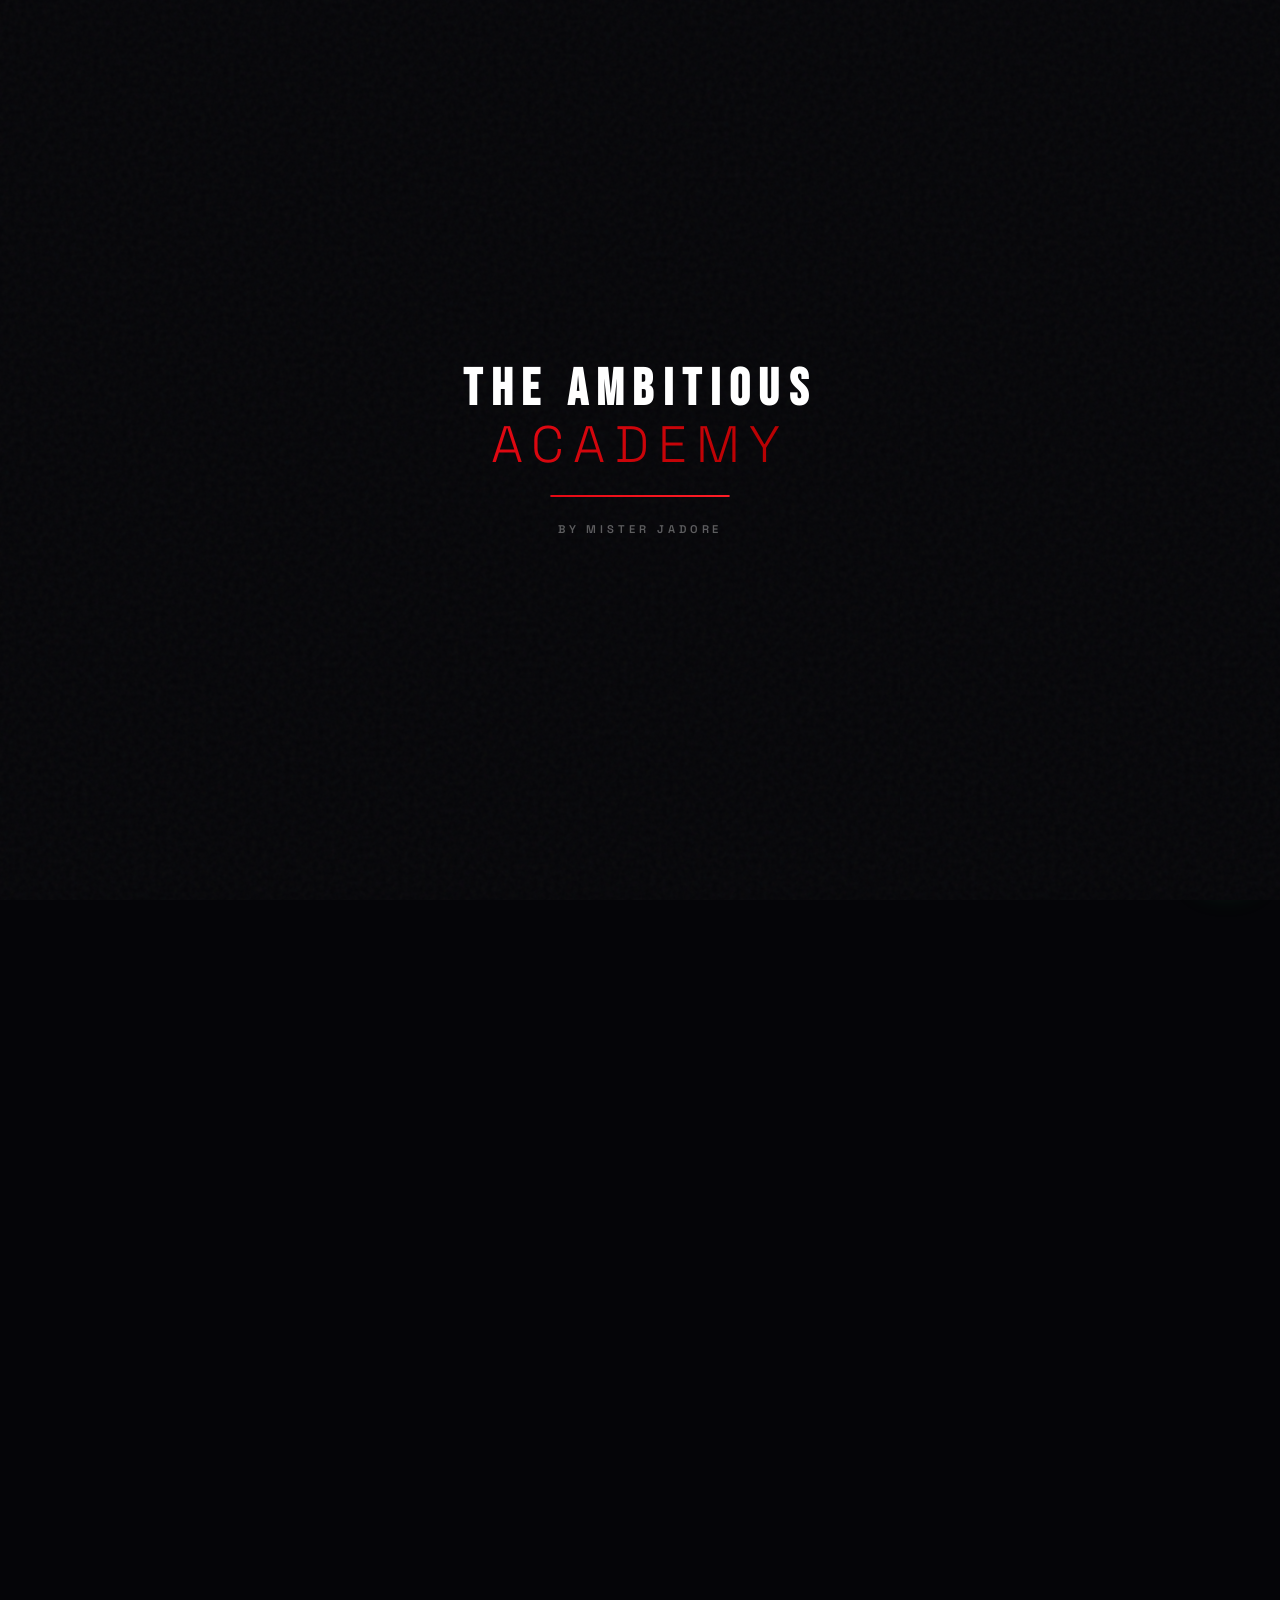
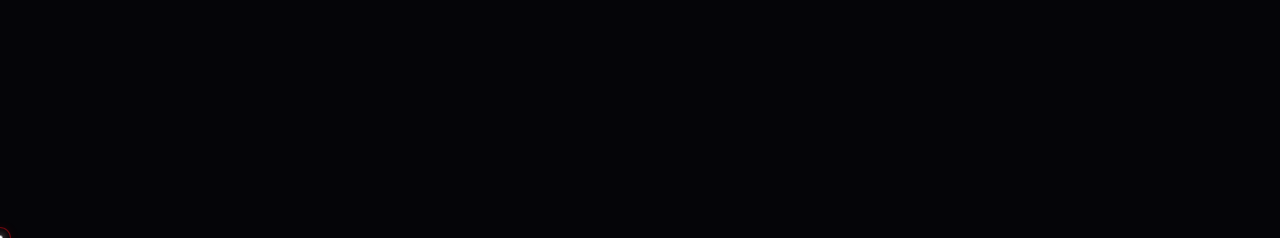
==== commit eb830eb5: "Add Cinematic Preloader and Magnetic Buttons" ====
--- a/index.html
+++ b/index.html
@@ -35,6 +35,21 @@
 </head>
 <body class="bg-grain">
 
+  <!-- CINEMATIC LUXURY PRELOADER -->
+  <div id="luxury-preloader">
+    <div class="preloader-overlay"></div>
+    <div class="preloader-content">
+      <div class="preloader-logo">
+        <span class="preloader-text-1">THE AMBITIOUS</span>
+        <span class="preloader-text-2">ACADEMY</span>
+      </div>
+      <div class="preloader-line-container">
+        <div class="preloader-line"></div>
+      </div>
+      <p class="preloader-subtitle">BY MISTER JADORE</p>
+    </div>
+  </div>
+
   <!-- NAVBAR STICKY -->
   <header class="header">
     <div class="container navbar-container">
--- a/css/style.css
+++ b/css/style.css
@@ -2449,3 +2449,159 @@
   0%, 100% { transform: scale(1); }
   50% { transform: scale(1.08); }
 }
+
+/* Cinematic Luxury Preloader */
+#luxury-preloader {
+  position: fixed;
+  top: 0;
+  left: 0;
+  width: 100vw;
+  height: 100vh;
+  z-index: 99999;
+  display: flex;
+  align-items: center;
+  justify-content: center;
+  overflow: hidden;
+  transition: transform 1.2s cubic-bezier(0.85, 0, 0.15, 1);
+  will-change: transform;
+}
+
+#luxury-preloader.fade-out {
+  transform: translateY(-100%);
+}
+
+.preloader-overlay {
+  position: absolute;
+  top: 0;
+  left: 0;
+  width: 100%;
+  height: 100%;
+  background: #050508;
+  z-index: 1;
+}
+
+/* Texture overlay for preloader background */
+.preloader-overlay::after {
+  content: '';
+  position: absolute;
+  top: 0;
+  left: 0;
+  width: 100%;
+  height: 100%;
+  background-image: url("data:image/svg+xml,%3Csvg viewBox='0 0 200 200' xmlns='http://www.w3.org/2000/svg'%3E%3Cfilter id='noiseFilter'%3E%3CfeTurbulence type='fractalNoise' baseFrequency='0.8' numOctaves='3' stitchTiles='stitch'/%3E%3C/filter%3E%3Crect width='100%25' height='100%25' filter='url(%23noiseFilter)'/%3E%3C/svg%3E");
+  opacity: 0.04;
+  pointer-events: none;
+}
+
+.preloader-content {
+  position: relative;
+  z-index: 2;
+  display: flex;
+  flex-direction: column;
+  align-items: center;
+  justify-content: center;
+  gap: 15px;
+}
+
+.preloader-logo {
+  display: flex;
+  flex-direction: column;
+  align-items: center;
+  gap: 4px;
+}
+
+.preloader-text-1 {
+  font-family: var(--font-title);
+  font-size: clamp(2rem, 5vw, 3.2rem);
+  font-weight: 900;
+  color: #fff;
+  letter-spacing: 0.18em;
+  line-height: 1;
+  text-transform: uppercase;
+  animation: preloader-fade-scale 2.2s cubic-bezier(0.16, 1, 0.3, 1) forwards;
+}
+
+.preloader-text-2 {
+  font-family: var(--font-accent);
+  font-size: clamp(2rem, 5vw, 3.2rem);
+  font-weight: 300;
+  color: #fff;
+  letter-spacing: 0.18em;
+  line-height: 1;
+  text-transform: uppercase;
+  background: linear-gradient(135deg, #e50914 0%, #b20000 100%);
+  -webkit-background-clip: text;
+  -webkit-text-fill-color: transparent;
+  animation: preloader-fade-scale 2.2s cubic-bezier(0.16, 1, 0.3, 1) 0.15s forwards;
+  opacity: 0;
+}
+
+.preloader-line-container {
+  width: 180px;
+  height: 2px;
+  background: rgba(255, 255, 255, 0.05);
+  border-radius: 2px;
+  overflow: hidden;
+  position: relative;
+  margin: 10px 0;
+}
+
+.preloader-line {
+  height: 100%;
+  width: 0;
+  background: linear-gradient(90deg, #e50914, #ff1e27);
+  animation: preloader-bar 1.8s cubic-bezier(0.65, 0.05, 0.36, 1) forwards;
+  border-radius: 2px;
+  box-shadow: 0 0 10px rgba(229, 9, 20, 0.6);
+}
+
+.preloader-subtitle {
+  font-family: var(--font-accent);
+  font-size: 0.7rem;
+  font-weight: 600;
+  color: rgba(255, 255, 255, 0.35);
+  letter-spacing: 0.35em;
+  text-transform: uppercase;
+  animation: preloader-fade-in 2s cubic-bezier(0.16, 1, 0.3, 1) 0.3s forwards;
+  opacity: 0;
+}
+
+/* Lock scrolling while preloader is active */
+body.preloader-active {
+  overflow: hidden !important;
+  height: 100vh !important;
+  pointer-events: none !important;
+}
+
+@keyframes preloader-fade-scale {
+  0% {
+    opacity: 0;
+    transform: translateY(20px) scale(0.95);
+    filter: blur(8px);
+  }
+  100% {
+    opacity: 1;
+    transform: translateY(0) scale(1);
+    filter: blur(0);
+  }
+}
+
+@keyframes preloader-fade-in {
+  0% {
+    opacity: 0;
+    transform: translateY(10px);
+  }
+  100% {
+    opacity: 0.99;
+    transform: translateY(0);
+  }
+}
+
+@keyframes preloader-bar {
+  0% {
+    width: 0;
+  }
+  100% {
+    width: 100%;
+  }
+}
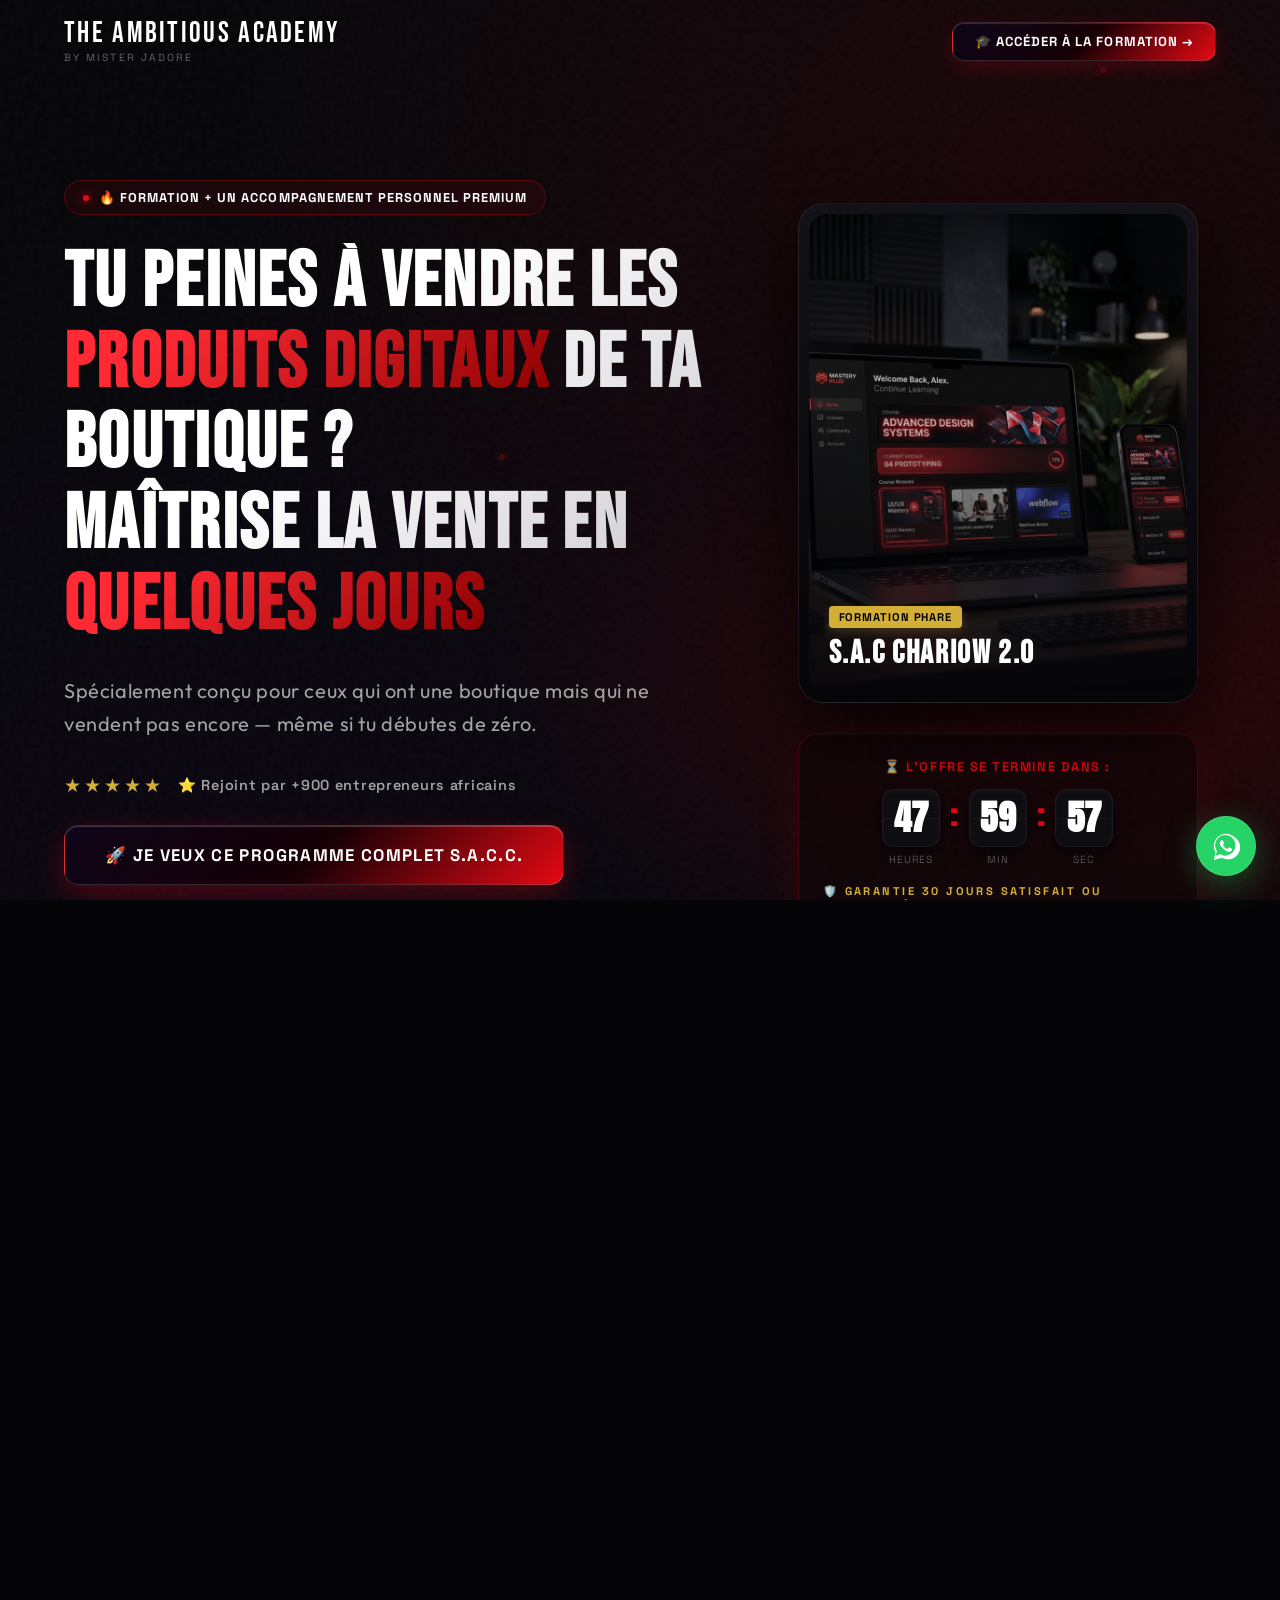
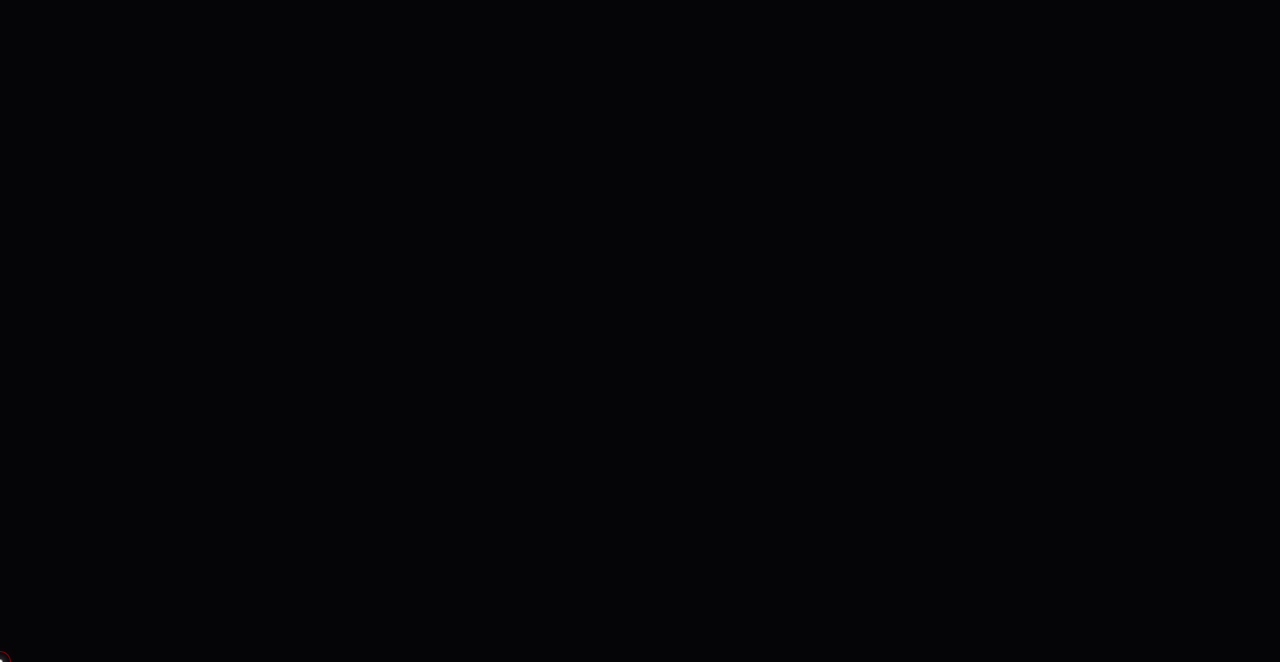
==== commit 16a82666: "Fix mobile visibility for screenshots and add new reviews" ====
--- a/index.html
+++ b/index.html
@@ -238,7 +238,7 @@
         <h2 class="section-title">Ceux qui ont fait le premier pas</h2>
       </div>
       
-      <div class="testimonials-grid scroll-reveal stagger-1" style="margin-bottom: 50px;">
+      <div class="testimonials-grid-captures scroll-reveal stagger-1" style="margin-bottom: 50px;">
         <div class="testimonial-card">
           <img src="./témoignages/IMG_0039.jpg" alt="Capture témoignage 1" style="width:100%; border-radius: 12px; display: block;" loading="lazy">
         </div>
@@ -265,35 +265,83 @@
   <section class="section section-dark bg-grain" id="temoignages-avis">
     <div class="container">
       <div class="section-header scroll-reveal">
-        <span class="label-text" style="color: var(--gold-accent); font-weight: bold;">+900 personnes formés</span>
+        <span class="label-text" style="color: var(--gold-accent); font-weight: bold;">+900 personnes formées</span>
         <h2 class="section-title">85 % d'avis positifs certifiés</h2>
       </div>
 
       <div class="grid grid-3 scroll-reveal stagger-1">
-        <!-- Avis 1 -->
+        <!-- Avis 1 (Julienne L.) -->
         <div class="testimonial-card" style="padding: 24px;">
           <div class="testimonial-meta">
             <div class="testimonial-rating">★★★★★</div>
-            <p class="testimonial-quote">"Impécable 👍🏽. La méthode d'acquisition est claire et directe, j'ai pu l'appliquer sans aucune difficulté."</p>
-            <h4 class="testimonial-author">Julienne L. <span style="font-size: 0.8em; color: var(--gold-accent); margin-left: 8px;">✅ Vérifié</span></h4>
+            <p class="testimonial-quote">"Impeccable 👍🏽. La méthode d'acquisition est claire et directe, j'ai pu l'appliquer sans aucune difficulté."</p>
+            <h4 class="testimonial-author">Julienne L. <span style="font-size: 0.8em; color: var(--gold-accent); margin-left: 8px;">il y a 3 semaines</span> <span style="font-size: 0.8em; color: var(--gold-accent); margin-left: 8px;">✅ Vérifié</span></h4>
           </div>
         </div>
         
-        <!-- Avis 2 -->
+        <!-- Avis 2 (Binetou G.) -->
         <div class="testimonial-card" style="padding: 24px;">
           <div class="testimonial-meta">
             <div class="testimonial-rating">★★★★★</div>
-            <p class="testimonial-quote">"Contenu du cours bien détaillé pour faciliter la compréhension et le lancement rapide. Merci Mister Jadore."</p>
-            <h4 class="testimonial-author">Binetou G. <span style="font-size: 0.8em; color: var(--gold-accent); margin-left: 8px;">✅ Vérifié</span></h4>
-          </div>
-        </div>
-
-        <!-- Avis 3 -->
+            <p class="testimonial-quote">"Contenu du cours bien détaillé pour faciliter la compréhension et afin de procéder au lancement rapide."</p>
+            <h4 class="testimonial-author">Binetou G. <span style="font-size: 0.8em; color: var(--gold-accent); margin-left: 8px;">il y a un mois</span> <span style="font-size: 0.8em; color: var(--gold-accent); margin-left: 8px;">✅ Vérifié</span></h4>
+          </div>
+        </div>
+
+        <!-- Avis 3 (Dan Yowan K.) -->
         <div class="testimonial-card" style="padding: 24px;">
           <div class="testimonial-meta">
             <div class="testimonial-rating">★★★★★</div>
             <p class="testimonial-quote">"Je n'y croyais pas, mais la méthode d'acquisition WhatsApp est absolument redoutable pour closer !"</p>
-            <h4 class="testimonial-author">Dan Yowan K. <span style="font-size: 0.8em; color: var(--gold-accent); margin-left: 8px;">✅ Vérifié</span></h4>
+            <h4 class="testimonial-author">Dan Yowan K. <span style="font-size: 0.8em; color: var(--gold-accent); margin-left: 8px;">il y a 2 mois</span> <span style="font-size: 0.8em; color: var(--gold-accent); margin-left: 8px;">✅ Vérifié</span></h4>
+          </div>
+        </div>
+
+        <!-- Avis 4 (Odette Y.) -->
+        <div class="testimonial-card" style="padding: 24px;">
+          <div class="testimonial-meta">
+            <div class="testimonial-rating">★★★★★</div>
+            <p class="testimonial-quote">"Cette formation est géniale. Les explications sont simples, claires et hyper concrètes."</p>
+            <h4 class="testimonial-author">Odette Y. <span style="font-size: 0.8em; color: var(--gold-accent); margin-left: 8px;">il y a 2 mois</span> <span style="font-size: 0.8em; color: var(--gold-accent); margin-left: 8px;">✅ Vérifié</span></h4>
+          </div>
+        </div>
+
+        <!-- Avis 5 (Marie T.) -->
+        <div class="testimonial-card" style="padding: 24px;">
+          <div class="testimonial-meta">
+            <div class="testimonial-rating">★★★★★</div>
+            <p class="testimonial-quote">"Très satisfaite de la formation. Le formateur explique clairement et prend le temps de répondre aux questions."</p>
+            <h4 class="testimonial-author">Marie T. <span style="font-size: 0.8em; color: var(--gold-accent); margin-left: 8px;">il y a 4 mois</span> <span style="font-size: 0.8em; color: var(--gold-accent); margin-left: 8px;">✅ Vérifié</span></h4>
+          </div>
+        </div>
+
+        <!-- Avis 6 (Jokebed G.) -->
+        <div class="testimonial-card" style="padding: 24px;">
+          <div class="testimonial-meta">
+            <div class="testimonial-rating">★★★★★</div>
+            <p class="testimonial-quote">"Cette formation m’a vraiment permis de me lancer. C’est vrai que je ne suis qu’à mes tout débuts, mais je sais qu’avec les outils que j’ai, j’y arriverai à coup sûr."</p>
+            <h4 class="testimonial-author">Jokebed G. <span style="font-size: 0.8em; color: var(--gold-accent); margin-left: 8px;">il y a 9 mois</span> <span style="font-size: 0.8em; color: var(--gold-accent); margin-left: 8px;">✅ Vérifié</span></h4>
+          </div>
+        </div>
+
+        <!-- Avis 7 (Diamond S.) -->
+        <div class="testimonial-card" style="padding: 24px;">
+          <div class="testimonial-meta">
+            <div class="testimonial-rating">★★★★★</div>
+            <p class="testimonial-quote">"Une formation de qualité, très bien détaillée. Merci beaucoup !"</p>
+            <h4 class="testimonial-author">Diamond S. <span style="font-size: 0.8em; color: var(--gold-accent); margin-left: 8px;">il y a un an</span> <span style="font-size: 0.8em; color: var(--gold-accent); margin-left: 8px;">✅ Vérifié</span></h4>
+          </div>
+        </div>
+
+        <!-- Avis 8 (Emmanuel M.) -->
+        <div class="testimonial-card" style="padding: 24px;">
+          <div class="testimonial-meta">
+            <div class="testimonial-rating">★★★★★</div>
+            <p class="testimonial-quote">"Bonne formation, je suis très satisfait de mon achat. Merci."</p>
+            <h4 class="testimonial-author">Emmanuel M. <span style="font-size: 0.8em; color: var(--gold-accent); margin-left: 8px;">il y a un an</span> <span style="font-size: 0.8em; color: var(--gold-accent); margin-left: 8px;">✅ Vérifié</span></h4>
+          </div>
+        </div>
+      </div>hor">Dan Yowan K. <span style="font-size: 0.8em; color: var(--gold-accent); margin-left: 8px;">✅ Vérifié</span></h4>
           </div>
         </div>
       </div>
--- a/css/style.css
+++ b/css/style.css
@@ -2605,3 +2605,26 @@
     width: 100%;
   }
 }
+
+/* Responsive Grid for Screenshots Section */
+.testimonials-grid-captures {
+  display: grid;
+  grid-template-columns: repeat(3, 1fr);
+  gap: 28px;
+}
+
+@media (max-width: 900px) {
+  .testimonials-grid-captures {
+    grid-template-columns: repeat(2, 1fr) !important;
+    gap: 16px !important;
+    display: grid !important;
+  }
+}
+
+@media (max-width: 500px) {
+  .testimonials-grid-captures {
+    grid-template-columns: 1fr !important;
+    gap: 16px !important;
+    display: grid !important;
+  }
+}
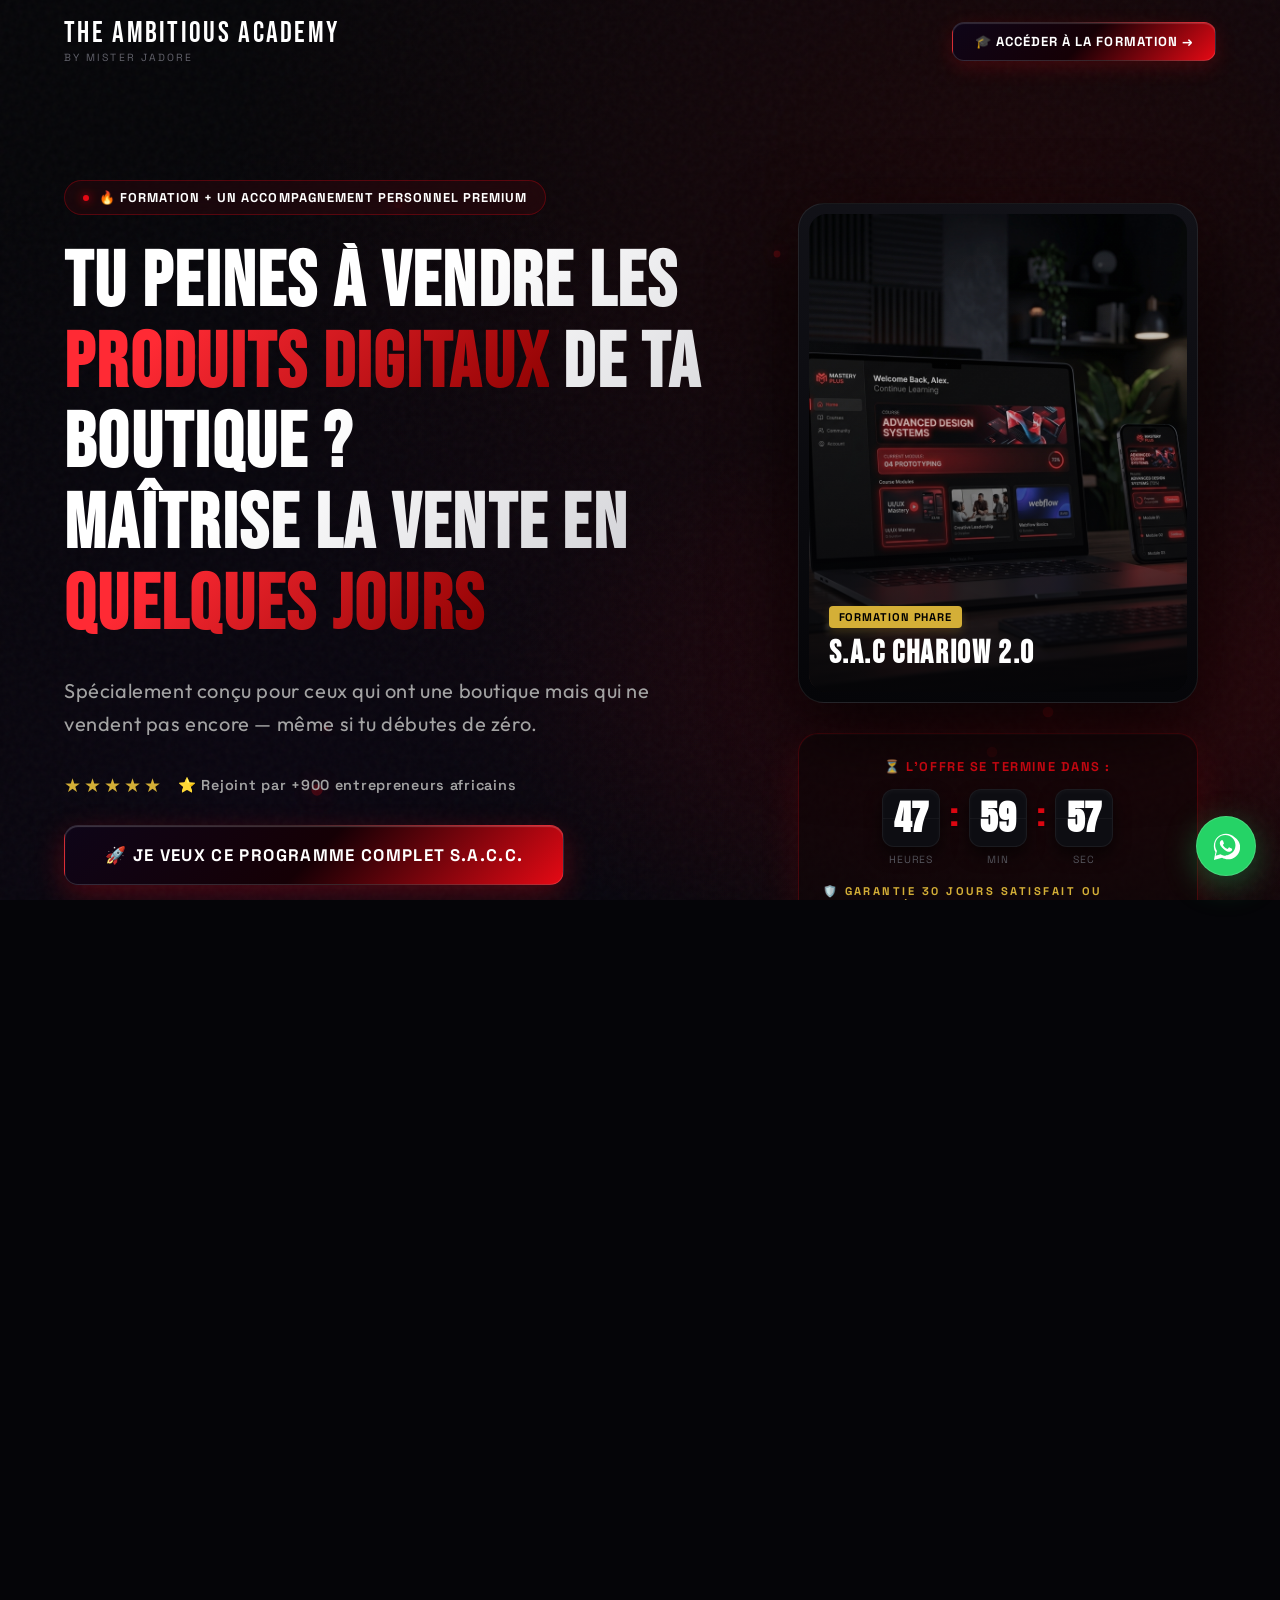
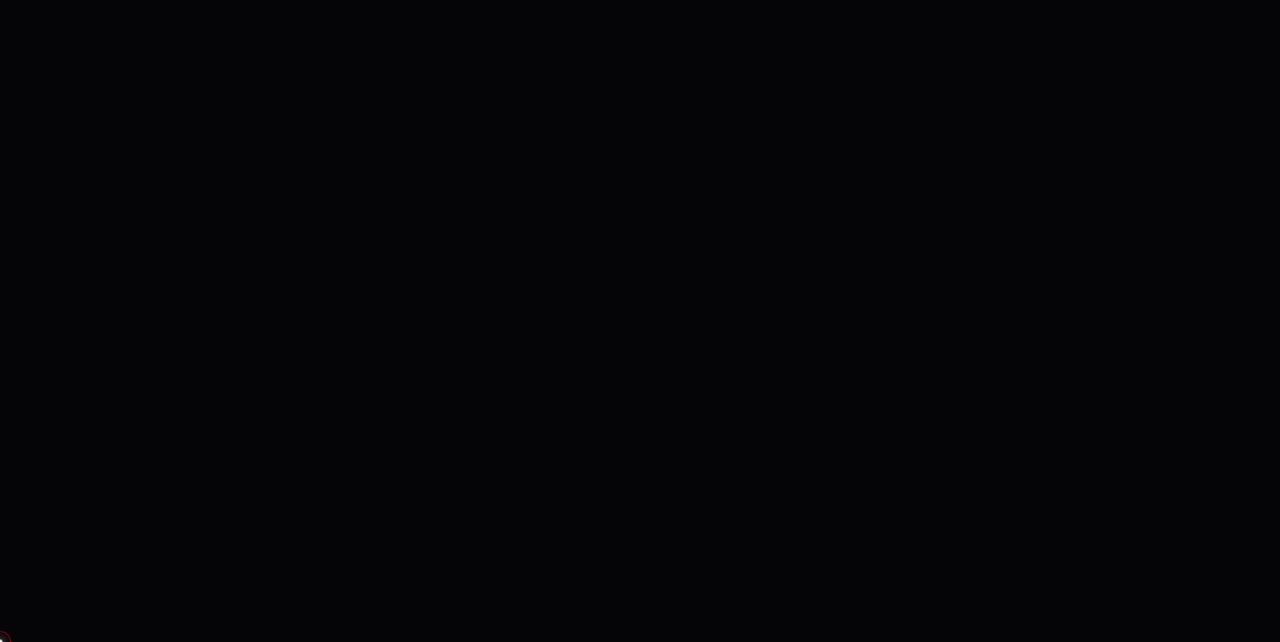
==== commit b9f6a17b: "Fix syntax error at the end of text reviews section in index.html" ====
--- a/index.html
+++ b/index.html
@@ -341,9 +341,6 @@
             <h4 class="testimonial-author">Emmanuel M. <span style="font-size: 0.8em; color: var(--gold-accent); margin-left: 8px;">il y a un an</span> <span style="font-size: 0.8em; color: var(--gold-accent); margin-left: 8px;">✅ Vérifié</span></h4>
           </div>
         </div>
-      </div>hor">Dan Yowan K. <span style="font-size: 0.8em; color: var(--gold-accent); margin-left: 8px;">✅ Vérifié</span></h4>
-          </div>
-        </div>
       </div>
       
       <div class="social-proof-cta-wrapper scroll-reveal" style="margin-top: 40px; text-align: center;">
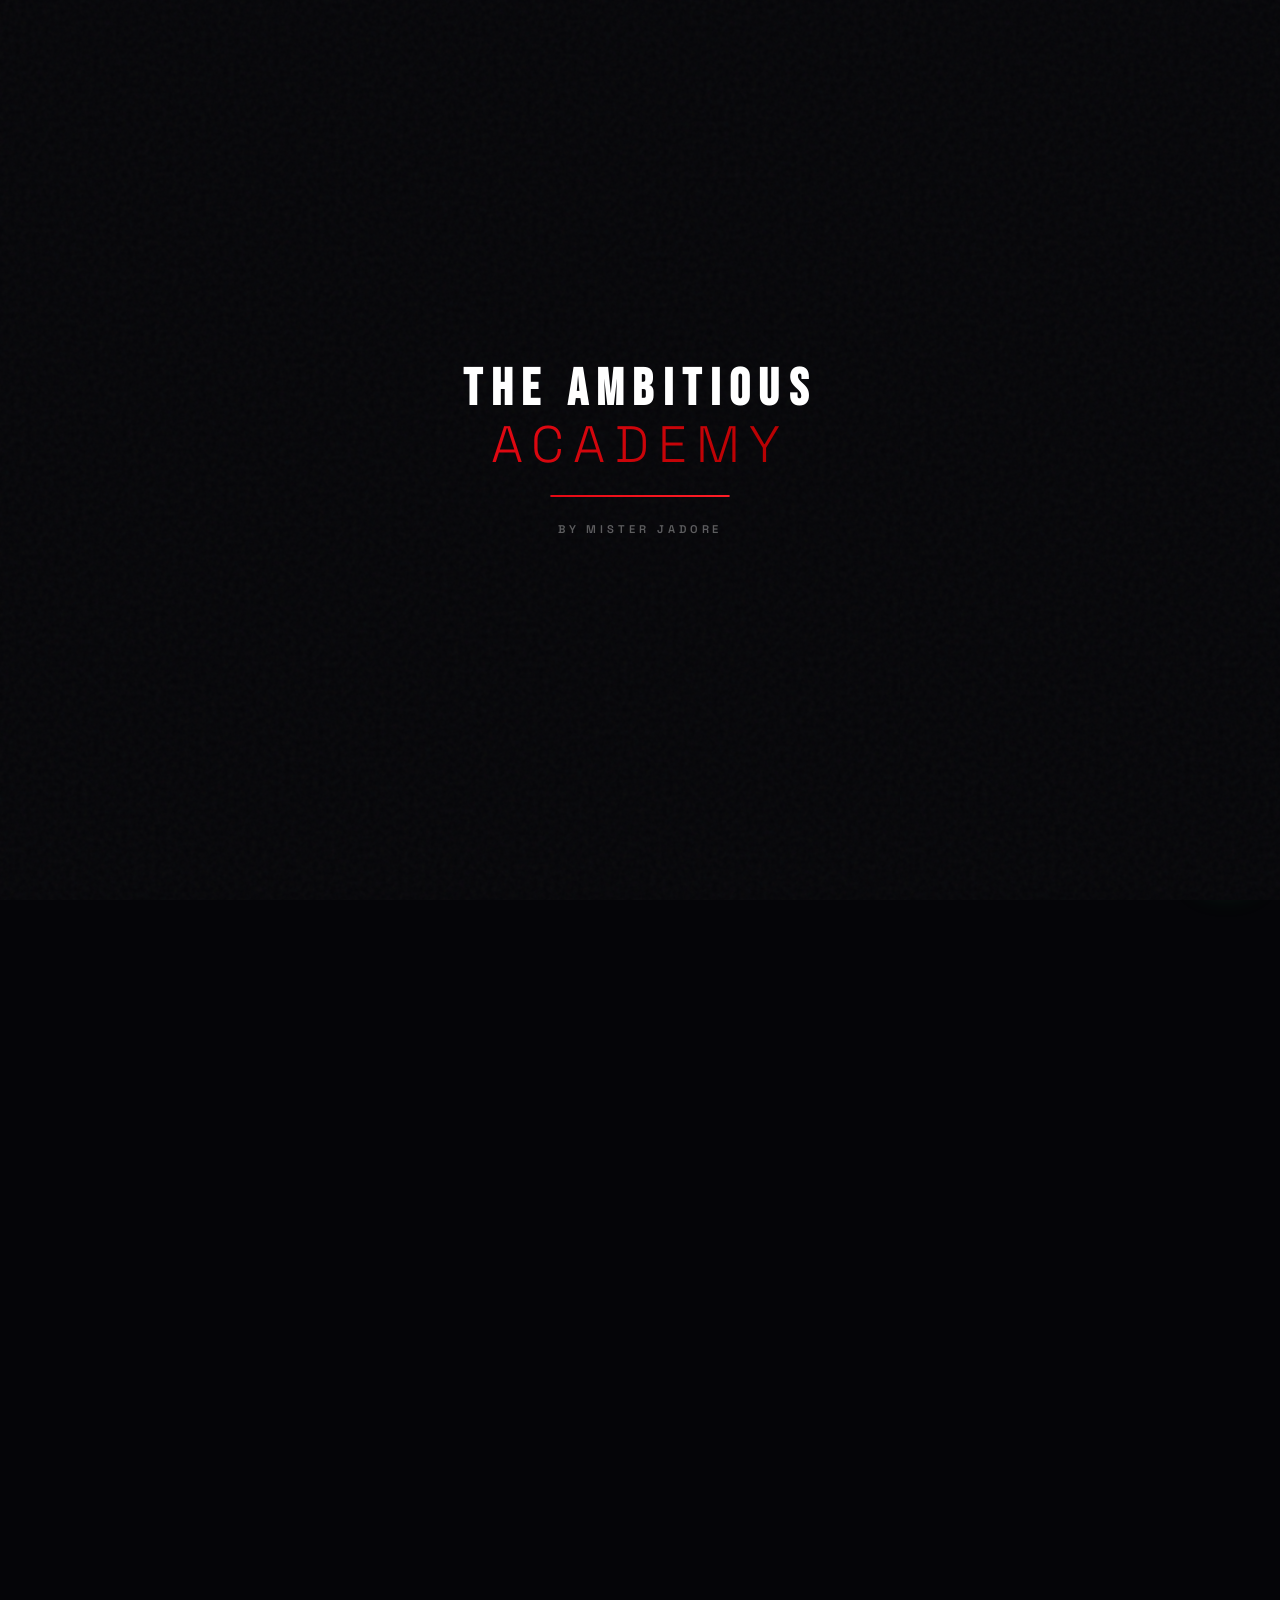
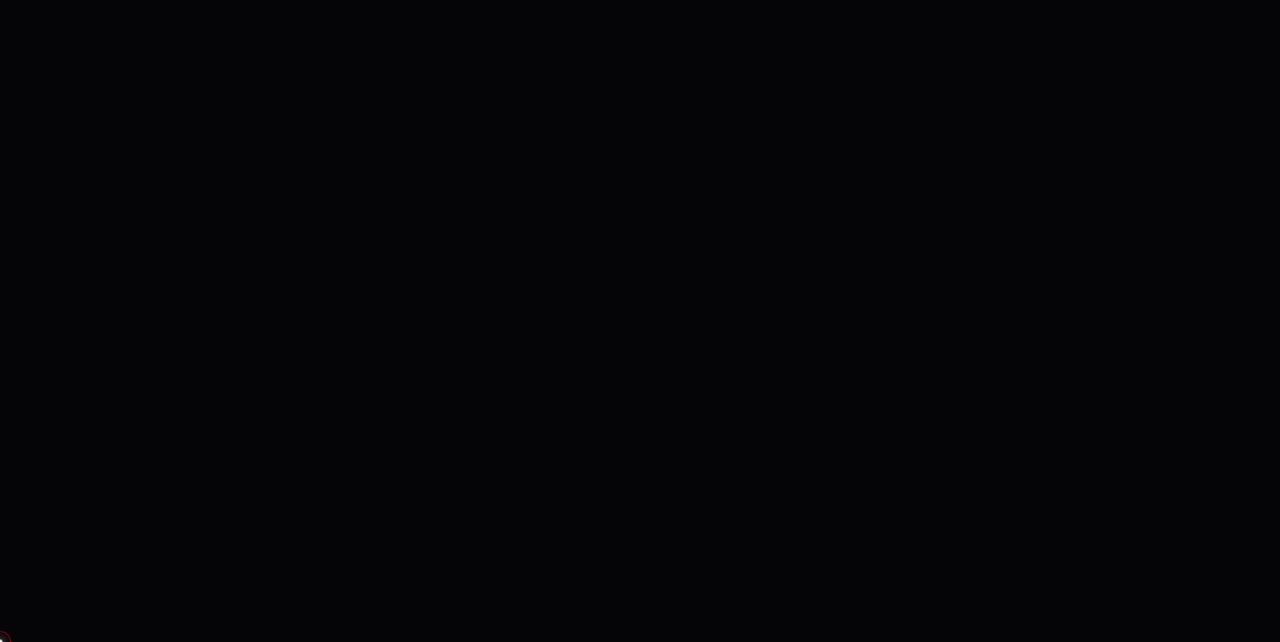
==== commit d40e07f8: "feat: embed premium YouTube video player in hero section" ====
--- a/index.html
+++ b/index.html
@@ -114,12 +114,15 @@
       </div>
       
       <div class="hero-right">
-        <div class="hero-mockup-wrapper" id="hero-mockup">
-          <img src="./chariow_mockup.png" alt="S.A.C CHARIOW 2.0 Mockup" class="hero-mockup-image" loading="eager">
-          <div class="hero-mockup-gradient"></div>
-          <div class="hero-mockup-info">
-            <span class="hero-mockup-tag">FORMATION PHARE</span>
-            <h3 class="hero-mockup-title">S.A.C CHARIOW 2.0</h3>
+        <div class="hero-video-wrapper scroll-reveal" id="hero-video">
+          <div class="hero-video-inner">
+            <iframe 
+              src="https://www.youtube.com/embed/5fQ3Gxkk3iU?autoplay=0&rel=0&modestbranding=1" 
+              title="S.A.C CHARIOW 2.0" 
+              frameborder="0" 
+              allow="accelerometer; autoplay; clipboard-write; encrypted-media; gyroscope; picture-in-picture; web-share" 
+              allowfullscreen>
+            </iframe>
           </div>
         </div>
         
--- a/css/style.css
+++ b/css/style.css
@@ -774,10 +774,52 @@
   line-height: 1.1;
 }
 
+/* Premium Video Embed in Hero */
+.hero-video-wrapper {
+  position: relative;
+  width: 100%;
+  max-width: 500px;
+  border-radius: 24px;
+  background: rgba(18, 18, 24, 0.45);
+  backdrop-filter: blur(12px);
+  -webkit-backdrop-filter: blur(12px);
+  border: 1px solid rgba(255, 255, 255, 0.08);
+  padding: 10px;
+  box-shadow: 0 20px 45px rgba(0,0,0,0.65), 0 0 25px rgba(229, 9, 20, 0.12);
+  transition: all 0.5s cubic-bezier(0.16, 1, 0.3, 1);
+  overflow: hidden;
+}
+
+.hero-video-wrapper:hover {
+  transform: translateY(-5px) scale(1.02);
+  border-color: rgba(229, 9, 20, 0.35);
+  box-shadow: 0 25px 55px rgba(0,0,0,0.75), 0 0 35px rgba(229, 9, 20, 0.3);
+}
+
+.hero-video-inner {
+  position: relative;
+  width: 100%;
+  padding-bottom: 56.25%; /* 16:9 Aspect Ratio */
+  height: 0;
+  border-radius: 16px;
+  overflow: hidden;
+  background: #000;
+  box-shadow: inset 0 0 20px rgba(0, 0, 0, 0.8);
+}
+
+.hero-video-inner iframe {
+  position: absolute;
+  top: 0;
+  left: 0;
+  width: 100%;
+  height: 100%;
+  border: 0;
+}
+
 /* Floating 48h timer box */
 .hero-timer-box {
   width: 100%;
-  max-width: 400px;
+  max-width: 500px;
   border: 1px solid var(--border-red);
   background: rgba(15, 5, 8, 0.6);
   backdrop-filter: var(--luxury-blur);
@@ -2606,7 +2648,7 @@
   }
 }
 
-/* Responsive Grid for Screenshots Section */
+/* Responsive Grid & Premium Mobile Carousels */
 .testimonials-grid-captures {
   display: grid;
   grid-template-columns: repeat(3, 1fr);
@@ -2621,10 +2663,60 @@
   }
 }
 
-@media (max-width: 500px) {
+@media (max-width: 768px) {
+  /* Image testimonials carousel ("Ceux qui ont fait le premier pas") */
   .testimonials-grid-captures {
-    grid-template-columns: 1fr !important;
+    display: flex !important;
+    flex-wrap: nowrap !important;
+    overflow-x: auto !important;
+    scroll-snap-type: x mandatory !important;
+    scroll-behavior: smooth !important;
+    -webkit-overflow-scrolling: touch !important;
     gap: 16px !important;
-    display: grid !important;
-  }
-}
+    padding: 12px 24px !important;
+    margin: 0 -24px 30px -24px !important;
+    scrollbar-width: none !important;
+    -ms-overflow-style: none !important;
+  }
+  
+  .testimonials-grid-captures::-webkit-scrollbar {
+    display: none !important;
+  }
+  
+  .testimonials-grid-captures .testimonial-card {
+    flex: 0 0 78% !important;
+    max-width: 290px !important;
+    scroll-snap-align: center !important;
+    transition: transform 0.3s ease !important;
+  }
+
+  /* Text reviews carousel ("85 % d'avis positifs certifiés") */
+  #temoignages-avis .grid-3 {
+    display: flex !important;
+    flex-wrap: nowrap !important;
+    overflow-x: auto !important;
+    scroll-snap-type: x mandatory !important;
+    scroll-behavior: smooth !important;
+    -webkit-overflow-scrolling: touch !important;
+    gap: 16px !important;
+    padding: 12px 24px !important;
+    margin: 0 -24px 30px -24px !important;
+    scrollbar-width: none !important;
+    -ms-overflow-style: none !important;
+    align-items: stretch !important;
+  }
+  
+  #temoignages-avis .grid-3::-webkit-scrollbar {
+    display: none !important;
+  }
+  
+  #temoignages-avis .grid-3 .testimonial-card {
+    flex: 0 0 85% !important;
+    max-width: 320px !important;
+    scroll-snap-align: center !important;
+    height: auto !important;
+    display: flex !important;
+    flex-direction: column !important;
+    justify-content: space-between !important;
+  }
+}
